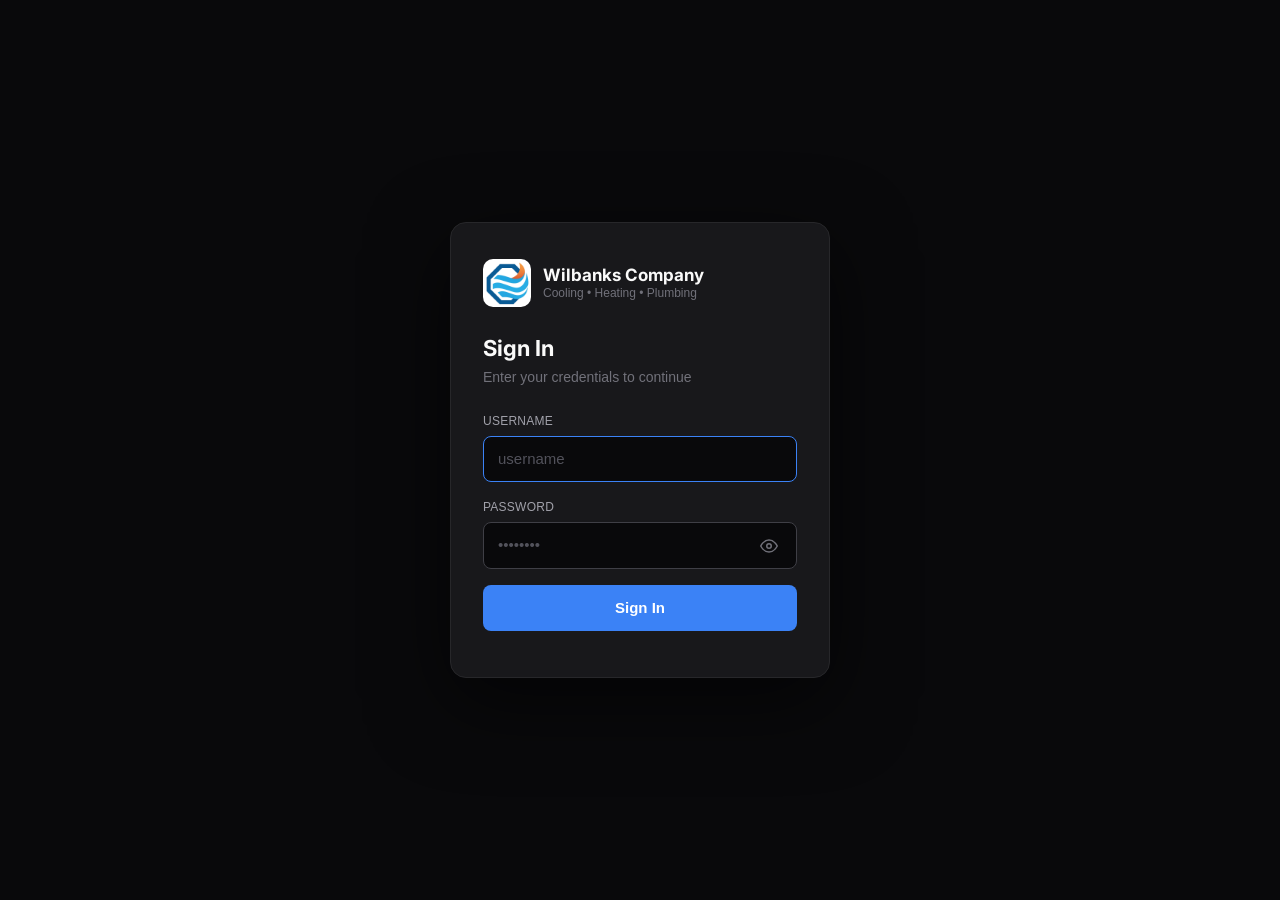
==== preview-prodlike/index.html @ 082c4895 "wc-v132 preview: AI bar auto-grow textarea" ====
<!DOCTYPE html>
<html lang="en">
  <head>
    <meta charset="UTF-8" />
    <meta name="viewport" content="width=device-width, initial-scale=1.0, viewport-fit=cover" />

    <!-- PWA meta (for field tech install) -->
    <meta name="apple-mobile-web-app-capable" content="yes" />
    <meta name="apple-mobile-web-app-status-bar-style" content="black-translucent" />
    <meta name="apple-mobile-web-app-title" content="Wilbanks Preview" />
    <meta name="theme-color" content="#09090b" />
    <meta name="mobile-web-app-capable" content="yes" />
    <link rel="apple-touch-icon" href="./icons/icon-192.png" />
    <link rel="manifest" href="./manifest.json" />

    <title>Wilbanks Company</title>

    <!-- Apply saved theme class BEFORE React hydrates, to prevent a
         flash of the wrong theme on refresh. Mirrors ThemeProvider:
         saved value wins; otherwise default to dark. -->
    <script>
      (function () {
        try {
          var saved = localStorage.getItem('wc-theme');
          var theme = (saved === 'light' || saved === 'dark') ? saved : 'dark';
          if (theme === 'dark') document.documentElement.classList.add('dark');
        } catch (e) {
          document.documentElement.classList.add('dark');
        }
      })();
    </script>
    <!-- Auth layer must run BEFORE React mounts so window.fetch is patched to inject JWT.
         Lives at /auth-layer.js next to index.html. Required for all authenticated
         direct fetch() calls in patched.tsx and pages/*.tsx that don't pass an Authorization header. -->
    <script src="./auth-layer.js"></script>
    <script type="module" crossorigin src="./assets/index-0_apMqvw.js"></script>
    <link rel="stylesheet" crossorigin href="./assets/index-DS3Vfubd.css">
  </head>
  <body>
    <div id="root"></div>
    <script>
      if ('serviceWorker' in navigator) {
        window.addEventListener('load', () => {
          navigator.serviceWorker.register('./sw.js').catch(() => {});
        });
      }
    </script>
  </body>
</html>
---- preview-prodlike/assets/index-DS3Vfubd.css ----
@import"https://fonts.googleapis.com/css2?family=Inter:wght@300..700&family=DM+Sans:wght@400..700&display=swap";*,:before,:after{--tw-border-spacing-x: 0;--tw-border-spacing-y: 0;--tw-translate-x: 0;--tw-translate-y: 0;--tw-rotate: 0;--tw-skew-x: 0;--tw-skew-y: 0;--tw-scale-x: 1;--tw-scale-y: 1;--tw-pan-x: ;--tw-pan-y: ;--tw-pinch-zoom: ;--tw-scroll-snap-strictness: proximity;--tw-gradient-from-position: ;--tw-gradient-via-position: ;--tw-gradient-to-position: ;--tw-ordinal: ;--tw-slashed-zero: ;--tw-numeric-figure: ;--tw-numeric-spacing: ;--tw-numeric-fraction: ;--tw-ring-inset: ;--tw-ring-offset-width: 0px;--tw-ring-offset-color: #fff;--tw-ring-color: rgb(59 130 246 / .5);--tw-ring-offset-shadow: 0 0 #0000;--tw-ring-shadow: 0 0 #0000;--tw-shadow: 0 0 #0000;--tw-shadow-colored: 0 0 #0000;--tw-blur: ;--tw-brightness: ;--tw-contrast: ;--tw-grayscale: ;--tw-hue-rotate: ;--tw-invert: ;--tw-saturate: ;--tw-sepia: ;--tw-drop-shadow: ;--tw-backdrop-blur: ;--tw-backdrop-brightness: ;--tw-backdrop-contrast: ;--tw-backdrop-grayscale: ;--tw-backdrop-hue-rotate: ;--tw-backdrop-invert: ;--tw-backdrop-opacity: ;--tw-backdrop-saturate: ;--tw-backdrop-sepia: ;--tw-contain-size: ;--tw-contain-layout: ;--tw-contain-paint: ;--tw-contain-style: }::backdrop{--tw-border-spacing-x: 0;--tw-border-spacing-y: 0;--tw-translate-x: 0;--tw-translate-y: 0;--tw-rotate: 0;--tw-skew-x: 0;--tw-skew-y: 0;--tw-scale-x: 1;--tw-scale-y: 1;--tw-pan-x: ;--tw-pan-y: ;--tw-pinch-zoom: ;--tw-scroll-snap-strictness: proximity;--tw-gradient-from-position: ;--tw-gradient-via-position: ;--tw-gradient-to-position: ;--tw-ordinal: ;--tw-slashed-zero: ;--tw-numeric-figure: ;--tw-numeric-spacing: ;--tw-numeric-fraction: ;--tw-ring-inset: ;--tw-ring-offset-width: 0px;--tw-ring-offset-color: #fff;--tw-ring-color: rgb(59 130 246 / .5);--tw-ring-offset-shadow: 0 0 #0000;--tw-ring-shadow: 0 0 #0000;--tw-shadow: 0 0 #0000;--tw-shadow-colored: 0 0 #0000;--tw-blur: ;--tw-brightness: ;--tw-contrast: ;--tw-grayscale: ;--tw-hue-rotate: ;--tw-invert: ;--tw-saturate: ;--tw-sepia: ;--tw-drop-shadow: ;--tw-backdrop-blur: ;--tw-backdrop-brightness: ;--tw-backdrop-contrast: ;--tw-backdrop-grayscale: ;--tw-backdrop-hue-rotate: ;--tw-backdrop-invert: ;--tw-backdrop-opacity: ;--tw-backdrop-saturate: ;--tw-backdrop-sepia: ;--tw-contain-size: ;--tw-contain-layout: ;--tw-contain-paint: ;--tw-contain-style: }*,:before,:after{box-sizing:border-box;border-width:0;border-style:solid;border-color:#e5e7eb}:before,:after{--tw-content: ""}html,:host{line-height:1.5;-webkit-text-size-adjust:100%;-moz-tab-size:4;-o-tab-size:4;tab-size:4;font-family:var(--font-sans);font-feature-settings:normal;font-variation-settings:normal;-webkit-tap-highlight-color:transparent}body{margin:0;line-height:inherit}hr{height:0;color:inherit;border-top-width:1px}abbr:where([title]){-webkit-text-decoration:underline dotted;text-decoration:underline dotted}h1,h2,h3,h4,h5,h6{font-size:inherit;font-weight:inherit}a{color:inherit;text-decoration:inherit}b,strong{font-weight:bolder}code,kbd,samp,pre{font-family:var(--font-mono);font-feature-settings:normal;font-variation-settings:normal;font-size:1em}small{font-size:80%}sub,sup{font-size:75%;line-height:0;position:relative;vertical-align:baseline}sub{bottom:-.25em}sup{top:-.5em}table{text-indent:0;border-color:inherit;border-collapse:collapse}button,input,optgroup,select,textarea{font-family:inherit;font-feature-settings:inherit;font-variation-settings:inherit;font-size:100%;font-weight:inherit;line-height:inherit;letter-spacing:inherit;color:inherit;margin:0;padding:0}button,select{text-transform:none}button,input:where([type=button]),input:where([type=reset]),input:where([type=submit]){-webkit-appearance:button;background-color:transparent;background-image:none}:-moz-focusring{outline:auto}:-moz-ui-invalid{box-shadow:none}progress{vertical-align:baseline}::-webkit-inner-spin-button,::-webkit-outer-spin-button{height:auto}[type=search]{-webkit-appearance:textfield;outline-offset:-2px}::-webkit-search-decoration{-webkit-appearance:none}::-webkit-file-upload-button{-webkit-appearance:button;font:inherit}summary{display:list-item}blockquote,dl,dd,h1,h2,h3,h4,h5,h6,hr,figure,p,pre{margin:0}fieldset{margin:0;padding:0}legend{padding:0}ol,ul,menu{list-style:none;margin:0;padding:0}dialog{padding:0}textarea{resize:vertical}input::-moz-placeholder,textarea::-moz-placeholder{opacity:1;color:#9ca3af}input::placeholder,textarea::placeholder{opacity:1;color:#9ca3af}button,[role=button]{cursor:pointer}:disabled{cursor:default}img,svg,video,canvas,audio,iframe,embed,object{display:block;vertical-align:middle}img,video{max-width:100%;height:auto}[hidden]:where(:not([hidden=until-found])){display:none}:root{--background: 0 0% 100%;--foreground: 214 40% 8%;--card: 0 0% 100%;--card-foreground: 214 40% 12%;--popover: 0 0% 100%;--popover-foreground: 214 40% 12%;--primary: 214 72% 28%;--primary-foreground: 0 0% 100%;--secondary: 214 20% 92%;--secondary-foreground: 214 40% 20%;--muted: 214 15% 88%;--muted-foreground: 214 15% 30%;--accent: 24 92% 50%;--accent-foreground: 0 0% 100%;--destructive: 0 72% 51%;--destructive-foreground: 0 0% 100%;--border: 214 16% 72%;--input: 214 16% 72%;--ring: 214 72% 28%;--radius: .5rem;--status-scheduled: 214 72% 28%;--status-completed: 140 60% 32%;--status-cancelled: 0 72% 51%;--hvac: 24 92% 50%;--plumbing: 199 80% 40%}.dark{--background: 214 30% 8%;--foreground: 214 10% 92%;--card: 214 25% 11%;--card-foreground: 214 10% 92%;--popover: 214 25% 11%;--popover-foreground: 214 10% 92%;--primary: 214 72% 55%;--primary-foreground: 0 0% 100%;--secondary: 214 20% 16%;--secondary-foreground: 214 10% 85%;--muted: 214 20% 15%;--muted-foreground: 214 10% 55%;--accent: 24 92% 55%;--accent-foreground: 0 0% 100%;--destructive: 0 72% 60%;--destructive-foreground: 0 0% 100%;--border: 214 20% 22%;--input: 214 20% 22%;--ring: 214 72% 55%}*{--tw-border-opacity: 1;border-color:hsl(var(--border) / var(--tw-border-opacity, 1))}body{--tw-bg-opacity: 1;background-color:hsl(var(--background) / var(--tw-bg-opacity, 1));--tw-text-opacity: 1;color:hsl(var(--foreground) / var(--tw-text-opacity, 1));font-family:DM Sans,Inter,sans-serif;-webkit-font-smoothing:antialiased}h1,h2,h3,h4,h5,h6{font-family:Inter,sans-serif;font-weight:600;line-height:1.2}.container{width:100%}@media(min-width:640px){.container{max-width:640px}}@media(min-width:768px){.container{max-width:768px}}@media(min-width:1024px){.container{max-width:1024px}}@media(min-width:1280px){.container{max-width:1280px}}@media(min-width:1536px){.container{max-width:1536px}}.sr-only{position:absolute;width:1px;height:1px;padding:0;margin:-1px;overflow:hidden;clip:rect(0,0,0,0);white-space:nowrap;border-width:0}.pointer-events-none{pointer-events:none}.pointer-events-auto{pointer-events:auto}.visible{visibility:visible}.invisible{visibility:hidden}.collapse{visibility:collapse}.static{position:static}.fixed{position:fixed}.absolute{position:absolute}.relative{position:relative}.sticky{position:sticky}.inset-0{inset:0}.inset-x-0{left:0;right:0}.inset-y-0{top:0;bottom:0}.-bottom-12{bottom:-3rem}.-left-12{left:-3rem}.-right-12{right:-3rem}.-top-12{top:-3rem}.bottom-0{bottom:0}.left-0{left:0}.left-1{left:.25rem}.left-1\/2{left:50%}.left-2{left:.5rem}.left-3{left:.75rem}.left-64{left:16rem}.left-\[50\%\]{left:50%}.right-0{right:0}.right-1{right:.25rem}.right-2{right:.5rem}.right-3{right:.75rem}.right-4{right:1rem}.top-0{top:0}.top-1{top:.25rem}.top-1\.5{top:.375rem}.top-1\/2{top:50%}.top-2{top:.5rem}.top-3\.5{top:.875rem}.top-4{top:1rem}.top-\[1px\]{top:1px}.top-\[50\%\]{top:50%}.top-\[57px\]{top:57px}.top-\[60\%\]{top:60%}.top-full{top:100%}.z-10{z-index:10}.z-20{z-index:20}.z-30{z-index:30}.z-50{z-index:50}.z-\[10000\]{z-index:10000}.z-\[1000\]{z-index:1000}.z-\[100\]{z-index:100}.z-\[1\]{z-index:1}.z-\[200\]{z-index:200}.z-\[90\]{z-index:90}.z-\[95\]{z-index:95}.z-\[9999\]{z-index:9999}.z-\[99\]{z-index:99}.col-span-1{grid-column:span 1 / span 1}.col-span-2{grid-column:span 2 / span 2}.col-span-5{grid-column:span 5 / span 5}.-mx-1{margin-left:-.25rem;margin-right:-.25rem}.mx-1{margin-left:.25rem;margin-right:.25rem}.mx-1\.5{margin-left:.375rem;margin-right:.375rem}.mx-2{margin-left:.5rem;margin-right:.5rem}.mx-3\.5{margin-left:.875rem;margin-right:.875rem}.mx-4{margin-left:1rem;margin-right:1rem}.mx-auto{margin-left:auto;margin-right:auto}.my-0\.5{margin-top:.125rem;margin-bottom:.125rem}.my-1{margin-top:.25rem;margin-bottom:.25rem}.-ml-4{margin-left:-1rem}.-mt-4{margin-top:-1rem}.-mt-6{margin-top:-1.5rem}.mb-0\.5{margin-bottom:.125rem}.mb-1{margin-bottom:.25rem}.mb-1\.5{margin-bottom:.375rem}.mb-2{margin-bottom:.5rem}.mb-3{margin-bottom:.75rem}.mb-4{margin-bottom:1rem}.mb-5{margin-bottom:1.25rem}.mb-6{margin-bottom:1.5rem}.mb-8{margin-bottom:2rem}.ml-1{margin-left:.25rem}.ml-2{margin-left:.5rem}.ml-5{margin-left:1.25rem}.ml-auto{margin-left:auto}.mr-1{margin-right:.25rem}.mr-1\.5{margin-right:.375rem}.mr-2{margin-right:.5rem}.mr-3{margin-right:.75rem}.mr-auto{margin-right:auto}.mt-0\.5{margin-top:.125rem}.mt-1{margin-top:.25rem}.mt-1\.5{margin-top:.375rem}.mt-2{margin-top:.5rem}.mt-2\.5{margin-top:.625rem}.mt-24{margin-top:6rem}.mt-3{margin-top:.75rem}.mt-4{margin-top:1rem}.mt-5{margin-top:1.25rem}.mt-6{margin-top:1.5rem}.mt-8{margin-top:2rem}.mt-auto{margin-top:auto}.line-clamp-1{overflow:hidden;display:-webkit-box;-webkit-box-orient:vertical;-webkit-line-clamp:1}.line-clamp-2{overflow:hidden;display:-webkit-box;-webkit-box-orient:vertical;-webkit-line-clamp:2}.block{display:block}.inline-block{display:inline-block}.inline{display:inline}.flex{display:flex}.inline-flex{display:inline-flex}.table{display:table}.grid{display:grid}.hidden{display:none}.aspect-square{aspect-ratio:1 / 1}.aspect-video{aspect-ratio:16 / 9}.size-4{width:1rem;height:1rem}.h-0\.5{height:.125rem}.h-1\.5{height:.375rem}.h-10{height:2.5rem}.h-11{height:2.75rem}.h-12{height:3rem}.h-16{height:4rem}.h-2{height:.5rem}.h-2\.5{height:.625rem}.h-20{height:5rem}.h-24{height:6rem}.h-28{height:7rem}.h-3{height:.75rem}.h-3\.5{height:.875rem}.h-4{height:1rem}.h-40{height:10rem}.h-5{height:1.25rem}.h-6{height:1.5rem}.h-7{height:1.75rem}.h-8{height:2rem}.h-9{height:2.25rem}.h-\[1px\]{height:1px}.h-\[var\(--radix-navigation-menu-viewport-height\)\]{height:var(--radix-navigation-menu-viewport-height)}.h-\[var\(--radix-select-trigger-height\)\]{height:var(--radix-select-trigger-height)}.h-auto{height:auto}.h-full{height:100%}.h-px{height:1px}.h-svh{height:100svh}.max-h-64{max-height:16rem}.max-h-72{max-height:18rem}.max-h-\[--radix-context-menu-content-available-height\]{max-height:var(--radix-context-menu-content-available-height)}.max-h-\[--radix-select-content-available-height\]{max-height:var(--radix-select-content-available-height)}.max-h-\[300px\]{max-height:300px}.max-h-\[40vh\]{max-height:40vh}.max-h-\[50vh\]{max-height:50vh}.max-h-\[60vh\]{max-height:60vh}.max-h-\[70vh\]{max-height:70vh}.max-h-\[80vh\]{max-height:80vh}.max-h-\[90vh\]{max-height:90vh}.max-h-\[var\(--radix-dropdown-menu-content-available-height\)\]{max-height:var(--radix-dropdown-menu-content-available-height)}.max-h-screen{max-height:100vh}.min-h-0{min-height:0px}.min-h-10{min-height:2.5rem}.min-h-64{min-height:16rem}.min-h-8{min-height:2rem}.min-h-9{min-height:2.25rem}.min-h-\[32px\]{min-height:32px}.min-h-\[44px\]{min-height:44px}.min-h-\[48px\]{min-height:48px}.min-h-\[56px\]{min-height:56px}.min-h-\[60px\]{min-height:60px}.min-h-\[80px\]{min-height:80px}.min-h-full{min-height:100%}.min-h-screen{min-height:100vh}.min-h-svh{min-height:100svh}.w-0{width:0px}.w-1{width:.25rem}.w-10{width:2.5rem}.w-11{width:2.75rem}.w-12{width:3rem}.w-16{width:4rem}.w-2{width:.5rem}.w-2\.5{width:.625rem}.w-20{width:5rem}.w-24{width:6rem}.w-28{width:7rem}.w-3{width:.75rem}.w-3\.5{width:.875rem}.w-3\/4{width:75%}.w-32{width:8rem}.w-36{width:9rem}.w-4{width:1rem}.w-44{width:11rem}.w-5{width:1.25rem}.w-6{width:1.5rem}.w-64{width:16rem}.w-7{width:1.75rem}.w-72{width:18rem}.w-8{width:2rem}.w-9{width:2.25rem}.w-\[100px\]{width:100px}.w-\[1px\]{width:1px}.w-\[260px\]{width:260px}.w-\[var\(--sidebar-width\)\]{width:var(--sidebar-width)}.w-auto{width:auto}.w-fit{width:-moz-fit-content;width:fit-content}.w-full{width:100%}.w-max{width:-moz-max-content;width:max-content}.w-px{width:1px}.min-w-0{min-width:0px}.min-w-10{min-width:2.5rem}.min-w-11{min-width:2.75rem}.min-w-48{min-width:12rem}.min-w-5{min-width:1.25rem}.min-w-9{min-width:2.25rem}.min-w-\[12rem\]{min-width:12rem}.min-w-\[44px\]{min-width:44px}.min-w-\[56px\]{min-width:56px}.min-w-\[8rem\]{min-width:8rem}.min-w-\[var\(--radix-select-trigger-width\)\]{min-width:var(--radix-select-trigger-width)}.max-w-2xl{max-width:42rem}.max-w-3xl{max-width:48rem}.max-w-4xl{max-width:56rem}.max-w-7xl{max-width:80rem}.max-w-\[140px\]{max-width:140px}.max-w-\[160px\]{max-width:160px}.max-w-\[85\%\]{max-width:85%}.max-w-\[var\(--skeleton-width\)\]{max-width:var(--skeleton-width)}.max-w-lg{max-width:32rem}.max-w-max{max-width:-moz-max-content;max-width:max-content}.max-w-md{max-width:28rem}.max-w-sm{max-width:24rem}.max-w-xs{max-width:20rem}.flex-1{flex:1 1 0%}.flex-shrink-0,.shrink-0{flex-shrink:0}.grow{flex-grow:1}.grow-0{flex-grow:0}.basis-full{flex-basis:100%}.caption-bottom{caption-side:bottom}.border-collapse{border-collapse:collapse}.origin-\[--radix-context-menu-content-transform-origin\]{transform-origin:var(--radix-context-menu-content-transform-origin)}.origin-\[--radix-dropdown-menu-content-transform-origin\]{transform-origin:var(--radix-dropdown-menu-content-transform-origin)}.origin-\[--radix-hover-card-content-transform-origin\]{transform-origin:var(--radix-hover-card-content-transform-origin)}.origin-\[--radix-menubar-content-transform-origin\]{transform-origin:var(--radix-menubar-content-transform-origin)}.origin-\[--radix-popover-content-transform-origin\]{transform-origin:var(--radix-popover-content-transform-origin)}.origin-\[--radix-select-content-transform-origin\]{transform-origin:var(--radix-select-content-transform-origin)}.origin-\[--radix-tooltip-content-transform-origin\]{transform-origin:var(--radix-tooltip-content-transform-origin)}.-translate-x-1\/2{--tw-translate-x: -50%;transform:translate(var(--tw-translate-x),var(--tw-translate-y)) rotate(var(--tw-rotate)) skew(var(--tw-skew-x)) skewY(var(--tw-skew-y)) scaleX(var(--tw-scale-x)) scaleY(var(--tw-scale-y))}.-translate-x-px{--tw-translate-x: -1px;transform:translate(var(--tw-translate-x),var(--tw-translate-y)) rotate(var(--tw-rotate)) skew(var(--tw-skew-x)) skewY(var(--tw-skew-y)) scaleX(var(--tw-scale-x)) scaleY(var(--tw-scale-y))}.-translate-y-1\/2{--tw-translate-y: -50%;transform:translate(var(--tw-translate-x),var(--tw-translate-y)) rotate(var(--tw-rotate)) skew(var(--tw-skew-x)) skewY(var(--tw-skew-y)) scaleX(var(--tw-scale-x)) scaleY(var(--tw-scale-y))}.translate-x-0{--tw-translate-x: 0px;transform:translate(var(--tw-translate-x),var(--tw-translate-y)) rotate(var(--tw-rotate)) skew(var(--tw-skew-x)) skewY(var(--tw-skew-y)) scaleX(var(--tw-scale-x)) scaleY(var(--tw-scale-y))}.translate-x-5{--tw-translate-x: 1.25rem;transform:translate(var(--tw-translate-x),var(--tw-translate-y)) rotate(var(--tw-rotate)) skew(var(--tw-skew-x)) skewY(var(--tw-skew-y)) scaleX(var(--tw-scale-x)) scaleY(var(--tw-scale-y))}.translate-x-\[-50\%\]{--tw-translate-x: -50%;transform:translate(var(--tw-translate-x),var(--tw-translate-y)) rotate(var(--tw-rotate)) skew(var(--tw-skew-x)) skewY(var(--tw-skew-y)) scaleX(var(--tw-scale-x)) scaleY(var(--tw-scale-y))}.translate-x-px{--tw-translate-x: 1px;transform:translate(var(--tw-translate-x),var(--tw-translate-y)) rotate(var(--tw-rotate)) skew(var(--tw-skew-x)) skewY(var(--tw-skew-y)) scaleX(var(--tw-scale-x)) scaleY(var(--tw-scale-y))}.translate-y-\[-50\%\]{--tw-translate-y: -50%;transform:translate(var(--tw-translate-x),var(--tw-translate-y)) rotate(var(--tw-rotate)) skew(var(--tw-skew-x)) skewY(var(--tw-skew-y)) scaleX(var(--tw-scale-x)) scaleY(var(--tw-scale-y))}.rotate-45{--tw-rotate: 45deg;transform:translate(var(--tw-translate-x),var(--tw-translate-y)) rotate(var(--tw-rotate)) skew(var(--tw-skew-x)) skewY(var(--tw-skew-y)) scaleX(var(--tw-scale-x)) scaleY(var(--tw-scale-y))}.rotate-90{--tw-rotate: 90deg;transform:translate(var(--tw-translate-x),var(--tw-translate-y)) rotate(var(--tw-rotate)) skew(var(--tw-skew-x)) skewY(var(--tw-skew-y)) scaleX(var(--tw-scale-x)) scaleY(var(--tw-scale-y))}.transform{transform:translate(var(--tw-translate-x),var(--tw-translate-y)) rotate(var(--tw-rotate)) skew(var(--tw-skew-x)) skewY(var(--tw-skew-y)) scaleX(var(--tw-scale-x)) scaleY(var(--tw-scale-y))}@keyframes pulse{50%{opacity:.5}}.animate-pulse{animation:pulse 2s cubic-bezier(.4,0,.6,1) infinite}@keyframes spin{to{transform:rotate(360deg)}}.animate-spin{animation:spin 1s linear infinite}.cursor-default{cursor:default}.cursor-grab{cursor:grab}.cursor-move{cursor:move}.cursor-not-allowed{cursor:not-allowed}.cursor-pointer{cursor:pointer}.touch-none{touch-action:none}.select-none{-webkit-user-select:none;-moz-user-select:none;user-select:none}.resize-none{resize:none}.resize{resize:both}.list-inside{list-style-position:inside}.list-decimal{list-style-type:decimal}.list-disc{list-style-type:disc}.list-none{list-style-type:none}.grid-cols-1{grid-template-columns:repeat(1,minmax(0,1fr))}.grid-cols-12{grid-template-columns:repeat(12,minmax(0,1fr))}.grid-cols-2{grid-template-columns:repeat(2,minmax(0,1fr))}.grid-cols-3{grid-template-columns:repeat(3,minmax(0,1fr))}.grid-cols-5{grid-template-columns:repeat(5,minmax(0,1fr))}.grid-cols-7{grid-template-columns:repeat(7,minmax(0,1fr))}.grid-cols-8{grid-template-columns:repeat(8,minmax(0,1fr))}.grid-cols-\[1fr_60px_90px\]{grid-template-columns:1fr 60px 90px}.flex-row{flex-direction:row}.flex-col{flex-direction:column}.flex-col-reverse{flex-direction:column-reverse}.flex-wrap{flex-wrap:wrap}.items-start{align-items:flex-start}.items-end{align-items:flex-end}.items-center{align-items:center}.items-baseline{align-items:baseline}.items-stretch{align-items:stretch}.justify-start{justify-content:flex-start}.justify-end{justify-content:flex-end}.justify-center{justify-content:center}.justify-between{justify-content:space-between}.gap-0\.5{gap:.125rem}.gap-1{gap:.25rem}.gap-1\.5{gap:.375rem}.gap-2{gap:.5rem}.gap-2\.5{gap:.625rem}.gap-3{gap:.75rem}.gap-4{gap:1rem}.gap-6{gap:1.5rem}.gap-x-2{-moz-column-gap:.5rem;column-gap:.5rem}.gap-x-3{-moz-column-gap:.75rem;column-gap:.75rem}.gap-y-0\.5{row-gap:.125rem}.space-x-1>:not([hidden])~:not([hidden]){--tw-space-x-reverse: 0;margin-right:calc(.25rem * var(--tw-space-x-reverse));margin-left:calc(.25rem * calc(1 - var(--tw-space-x-reverse)))}.space-x-4>:not([hidden])~:not([hidden]){--tw-space-x-reverse: 0;margin-right:calc(1rem * var(--tw-space-x-reverse));margin-left:calc(1rem * calc(1 - var(--tw-space-x-reverse)))}.space-y-0\.5>:not([hidden])~:not([hidden]){--tw-space-y-reverse: 0;margin-top:calc(.125rem * calc(1 - var(--tw-space-y-reverse)));margin-bottom:calc(.125rem * var(--tw-space-y-reverse))}.space-y-1>:not([hidden])~:not([hidden]){--tw-space-y-reverse: 0;margin-top:calc(.25rem * calc(1 - var(--tw-space-y-reverse)));margin-bottom:calc(.25rem * var(--tw-space-y-reverse))}.space-y-1\.5>:not([hidden])~:not([hidden]){--tw-space-y-reverse: 0;margin-top:calc(.375rem * calc(1 - var(--tw-space-y-reverse)));margin-bottom:calc(.375rem * var(--tw-space-y-reverse))}.space-y-2>:not([hidden])~:not([hidden]){--tw-space-y-reverse: 0;margin-top:calc(.5rem * calc(1 - var(--tw-space-y-reverse)));margin-bottom:calc(.5rem * var(--tw-space-y-reverse))}.space-y-3>:not([hidden])~:not([hidden]){--tw-space-y-reverse: 0;margin-top:calc(.75rem * calc(1 - var(--tw-space-y-reverse)));margin-bottom:calc(.75rem * var(--tw-space-y-reverse))}.space-y-4>:not([hidden])~:not([hidden]){--tw-space-y-reverse: 0;margin-top:calc(1rem * calc(1 - var(--tw-space-y-reverse)));margin-bottom:calc(1rem * var(--tw-space-y-reverse))}.space-y-5>:not([hidden])~:not([hidden]){--tw-space-y-reverse: 0;margin-top:calc(1.25rem * calc(1 - var(--tw-space-y-reverse)));margin-bottom:calc(1.25rem * var(--tw-space-y-reverse))}.space-y-6>:not([hidden])~:not([hidden]){--tw-space-y-reverse: 0;margin-top:calc(1.5rem * calc(1 - var(--tw-space-y-reverse)));margin-bottom:calc(1.5rem * var(--tw-space-y-reverse))}.divide-y>:not([hidden])~:not([hidden]){--tw-divide-y-reverse: 0;border-top-width:calc(1px * calc(1 - var(--tw-divide-y-reverse)));border-bottom-width:calc(1px * var(--tw-divide-y-reverse))}.divide-border>:not([hidden])~:not([hidden]){--tw-divide-opacity: 1;border-color:hsl(var(--border) / var(--tw-divide-opacity, 1))}.self-start{align-self:flex-start}.self-end{align-self:flex-end}.self-center{align-self:center}.overflow-auto{overflow:auto}.overflow-hidden{overflow:hidden}.overflow-visible{overflow:visible}.overflow-x-auto{overflow-x:auto}.overflow-y-auto{overflow-y:auto}.overflow-x-hidden{overflow-x:hidden}.truncate{overflow:hidden;text-overflow:ellipsis;white-space:nowrap}.whitespace-nowrap{white-space:nowrap}.whitespace-pre-wrap{white-space:pre-wrap}.break-words{overflow-wrap:break-word}.rounded{border-radius:.25rem}.rounded-2xl{border-radius:1rem}.rounded-\[2px\]{border-radius:2px}.rounded-\[inherit\]{border-radius:inherit}.rounded-full{border-radius:9999px}.rounded-lg{border-radius:.5625rem}.rounded-md{border-radius:.375rem}.rounded-sm{border-radius:.1875rem}.rounded-xl{border-radius:.75rem}.rounded-l-md{border-top-left-radius:.375rem;border-bottom-left-radius:.375rem}.rounded-r-md{border-top-right-radius:.375rem;border-bottom-right-radius:.375rem}.rounded-t-\[10px\]{border-top-left-radius:10px;border-top-right-radius:10px}.rounded-tl-sm{border-top-left-radius:.1875rem}.border{border-width:1px}.border-0{border-width:0px}.border-2{border-width:2px}.border-\[1\.5px\]{border-width:1.5px}.border-y{border-top-width:1px;border-bottom-width:1px}.border-b{border-bottom-width:1px}.border-l{border-left-width:1px}.border-l-4{border-left-width:4px}.border-r{border-right-width:1px}.border-t{border-top-width:1px}.border-dashed{border-style:dashed}.border-\[--color-border\]{border-color:var(--color-border)}.border-amber-200{--tw-border-opacity: 1;border-color:rgb(253 230 138 / var(--tw-border-opacity, 1))}.border-amber-500{--tw-border-opacity: 1;border-color:rgb(245 158 11 / var(--tw-border-opacity, 1))}.border-amber-500\/20{border-color:#f59e0b33}.border-amber-500\/30{border-color:#f59e0b4d}.border-amber-500\/40{border-color:#f59e0b66}.border-blue-200{--tw-border-opacity: 1;border-color:rgb(191 219 254 / var(--tw-border-opacity, 1))}.border-blue-500{--tw-border-opacity: 1;border-color:rgb(59 130 246 / var(--tw-border-opacity, 1))}.border-blue-500\/20{border-color:#3b82f633}.border-blue-500\/30{border-color:#3b82f64d}.border-border{--tw-border-opacity: 1;border-color:hsl(var(--border) / var(--tw-border-opacity, 1))}.border-border\/40{border-color:hsl(var(--border) / .4)}.border-border\/50{border-color:hsl(var(--border) / .5)}.border-card-border{--tw-border-opacity: 1;border-color:hsl(var(--card-border) / var(--tw-border-opacity, 1))}.border-current{border-color:currentColor}.border-destructive{--tw-border-opacity: 1;border-color:hsl(var(--destructive) / var(--tw-border-opacity, 1))}.border-destructive-border{border-color:var(--destructive-border)}.border-destructive\/30{border-color:hsl(var(--destructive) / .3)}.border-destructive\/40{border-color:hsl(var(--destructive) / .4)}.border-destructive\/50{border-color:hsl(var(--destructive) / .5)}.border-emerald-200{--tw-border-opacity: 1;border-color:rgb(167 243 208 / var(--tw-border-opacity, 1))}.border-emerald-500\/20{border-color:#10b98133}.border-emerald-500\/30{border-color:#10b9814d}.border-emerald-500\/40{border-color:#10b98166}.border-green-500\/30{border-color:#22c55e4d}.border-green-500\/40{border-color:#22c55e66}.border-green-500\/50{border-color:#22c55e80}.border-input{--tw-border-opacity: 1;border-color:hsl(var(--input) / var(--tw-border-opacity, 1))}.border-orange-200{--tw-border-opacity: 1;border-color:rgb(254 215 170 / var(--tw-border-opacity, 1))}.border-primary{--tw-border-opacity: 1;border-color:hsl(var(--primary) / var(--tw-border-opacity, 1))}.border-primary-border{border-color:var(--primary-border)}.border-primary\/20{border-color:hsl(var(--primary) / .2)}.border-primary\/40{border-color:hsl(var(--primary) / .4)}.border-purple-200{--tw-border-opacity: 1;border-color:rgb(233 213 255 / var(--tw-border-opacity, 1))}.border-purple-500\/30{border-color:#a855f74d}.border-red-200{--tw-border-opacity: 1;border-color:rgb(254 202 202 / var(--tw-border-opacity, 1))}.border-red-500{--tw-border-opacity: 1;border-color:rgb(239 68 68 / var(--tw-border-opacity, 1))}.border-red-500\/30{border-color:#ef44444d}.border-rose-200{--tw-border-opacity: 1;border-color:rgb(254 205 211 / var(--tw-border-opacity, 1))}.border-secondary-border{border-color:var(--secondary-border)}.border-sidebar-border{--tw-border-opacity: 1;border-color:hsl(var(--sidebar-border) / var(--tw-border-opacity, 1))}.border-sky-500\/40{border-color:#0ea5e966}.border-transparent{border-color:transparent}.border-yellow-200{--tw-border-opacity: 1;border-color:rgb(254 240 138 / var(--tw-border-opacity, 1))}.border-l-blue-500\/60{border-left-color:#3b82f699}.border-l-emerald-500\/60{border-left-color:#10b98199}.border-l-transparent{border-left-color:transparent}.border-t-transparent{border-top-color:transparent}.bg-\[\#2CA01C\]{--tw-bg-opacity: 1;background-color:rgb(44 160 28 / var(--tw-bg-opacity, 1))}.bg-\[\#2CA01C\]\/10{background-color:#2ca01c1a}.bg-\[--color-bg\]{background-color:var(--color-bg)}.bg-accent{--tw-bg-opacity: 1;background-color:hsl(var(--accent) / var(--tw-bg-opacity, 1))}.bg-amber-100{--tw-bg-opacity: 1;background-color:rgb(254 243 199 / var(--tw-bg-opacity, 1))}.bg-amber-500\/10{background-color:#f59e0b1a}.bg-amber-500\/15{background-color:#f59e0b26}.bg-amber-500\/5{background-color:#f59e0b0d}.bg-background{--tw-bg-opacity: 1;background-color:hsl(var(--background) / var(--tw-bg-opacity, 1))}.bg-background\/95{background-color:hsl(var(--background) / .95)}.bg-black\/30{background-color:#0000004d}.bg-black\/60{background-color:#0009}.bg-black\/80{background-color:#000c}.bg-blue-100{--tw-bg-opacity: 1;background-color:rgb(219 234 254 / var(--tw-bg-opacity, 1))}.bg-blue-500{--tw-bg-opacity: 1;background-color:rgb(59 130 246 / var(--tw-bg-opacity, 1))}.bg-blue-500\/10{background-color:#3b82f61a}.bg-blue-500\/15{background-color:#3b82f626}.bg-blue-500\/20{background-color:#3b82f633}.bg-blue-500\/5{background-color:#3b82f60d}.bg-border{--tw-bg-opacity: 1;background-color:hsl(var(--border) / var(--tw-bg-opacity, 1))}.bg-border\/50{background-color:hsl(var(--border) / .5)}.bg-card{--tw-bg-opacity: 1;background-color:hsl(var(--card) / var(--tw-bg-opacity, 1))}.bg-card\/50{background-color:hsl(var(--card) / .5)}.bg-destructive{--tw-bg-opacity: 1;background-color:hsl(var(--destructive) / var(--tw-bg-opacity, 1))}.bg-destructive\/10{background-color:hsl(var(--destructive) / .1)}.bg-emerald-100{--tw-bg-opacity: 1;background-color:rgb(209 250 229 / var(--tw-bg-opacity, 1))}.bg-emerald-500\/10{background-color:#10b9811a}.bg-emerald-500\/5{background-color:#10b9810d}.bg-emerald-600{--tw-bg-opacity: 1;background-color:rgb(5 150 105 / var(--tw-bg-opacity, 1))}.bg-foreground{--tw-bg-opacity: 1;background-color:hsl(var(--foreground) / var(--tw-bg-opacity, 1))}.bg-gray-50{--tw-bg-opacity: 1;background-color:rgb(249 250 251 / var(--tw-bg-opacity, 1))}.bg-gray-500\/15{background-color:#6b728026}.bg-green-100{--tw-bg-opacity: 1;background-color:rgb(220 252 231 / var(--tw-bg-opacity, 1))}.bg-green-500\/15{background-color:#22c55e26}.bg-green-500\/20{background-color:#22c55e33}.bg-green-500\/5{background-color:#22c55e0d}.bg-green-600{--tw-bg-opacity: 1;background-color:rgb(22 163 74 / var(--tw-bg-opacity, 1))}.bg-muted{--tw-bg-opacity: 1;background-color:hsl(var(--muted) / var(--tw-bg-opacity, 1))}.bg-muted\/20{background-color:hsl(var(--muted) / .2)}.bg-muted\/30{background-color:hsl(var(--muted) / .3)}.bg-muted\/40{background-color:hsl(var(--muted) / .4)}.bg-muted\/50{background-color:hsl(var(--muted) / .5)}.bg-muted\/60{background-color:hsl(var(--muted) / .6)}.bg-orange-100{--tw-bg-opacity: 1;background-color:rgb(255 237 213 / var(--tw-bg-opacity, 1))}.bg-orange-100\/70{background-color:#ffedd5b3}.bg-popover{--tw-bg-opacity: 1;background-color:hsl(var(--popover) / var(--tw-bg-opacity, 1))}.bg-primary{--tw-bg-opacity: 1;background-color:hsl(var(--primary) / var(--tw-bg-opacity, 1))}.bg-primary\/10{background-color:hsl(var(--primary) / .1)}.bg-primary\/15{background-color:hsl(var(--primary) / .15)}.bg-primary\/5{background-color:hsl(var(--primary) / .05)}.bg-primary\/70{background-color:hsl(var(--primary) / .7)}.bg-purple-100{--tw-bg-opacity: 1;background-color:rgb(243 232 255 / var(--tw-bg-opacity, 1))}.bg-purple-500\/15{background-color:#a855f726}.bg-red-100{--tw-bg-opacity: 1;background-color:rgb(254 226 226 / var(--tw-bg-opacity, 1))}.bg-red-500\/15{background-color:#ef444426}.bg-red-500\/5{background-color:#ef44440d}.bg-rose-100{--tw-bg-opacity: 1;background-color:rgb(255 228 230 / var(--tw-bg-opacity, 1))}.bg-secondary{--tw-bg-opacity: 1;background-color:hsl(var(--secondary) / var(--tw-bg-opacity, 1))}.bg-sidebar{--tw-bg-opacity: 1;background-color:hsl(var(--sidebar) / var(--tw-bg-opacity, 1))}.bg-sidebar-border{--tw-bg-opacity: 1;background-color:hsl(var(--sidebar-border) / var(--tw-bg-opacity, 1))}.bg-sky-100{--tw-bg-opacity: 1;background-color:rgb(224 242 254 / var(--tw-bg-opacity, 1))}.bg-sky-50\/60{background-color:#f0f9ff99}.bg-slate-600{--tw-bg-opacity: 1;background-color:rgb(71 85 105 / var(--tw-bg-opacity, 1))}.bg-transparent{background-color:transparent}.bg-white{--tw-bg-opacity: 1;background-color:rgb(255 255 255 / var(--tw-bg-opacity, 1))}.bg-yellow-100{--tw-bg-opacity: 1;background-color:rgb(254 249 195 / var(--tw-bg-opacity, 1))}.bg-yellow-500{--tw-bg-opacity: 1;background-color:rgb(234 179 8 / var(--tw-bg-opacity, 1))}.bg-yellow-500\/20{background-color:#eab30833}.fill-current{fill:currentColor}.object-contain{-o-object-fit:contain;object-fit:contain}.object-cover{-o-object-fit:cover;object-fit:cover}.p-0{padding:0}.p-0\.5{padding:.125rem}.p-1{padding:.25rem}.p-1\.5{padding:.375rem}.p-10{padding:2.5rem}.p-2{padding:.5rem}.p-2\.5{padding:.625rem}.p-3{padding:.75rem}.p-4{padding:1rem}.p-5{padding:1.25rem}.p-6{padding:1.5rem}.p-\[1px\]{padding:1px}.px-1{padding-left:.25rem;padding-right:.25rem}.px-1\.5{padding-left:.375rem;padding-right:.375rem}.px-2{padding-left:.5rem;padding-right:.5rem}.px-2\.5{padding-left:.625rem;padding-right:.625rem}.px-3{padding-left:.75rem;padding-right:.75rem}.px-4{padding-left:1rem;padding-right:1rem}.px-5{padding-left:1.25rem;padding-right:1.25rem}.px-6{padding-left:1.5rem;padding-right:1.5rem}.px-8{padding-left:2rem;padding-right:2rem}.py-0{padding-top:0;padding-bottom:0}.py-0\.5{padding-top:.125rem;padding-bottom:.125rem}.py-1{padding-top:.25rem;padding-bottom:.25rem}.py-1\.5{padding-top:.375rem;padding-bottom:.375rem}.py-16{padding-top:4rem;padding-bottom:4rem}.py-2{padding-top:.5rem;padding-bottom:.5rem}.py-2\.5{padding-top:.625rem;padding-bottom:.625rem}.py-20{padding-top:5rem;padding-bottom:5rem}.py-3{padding-top:.75rem;padding-bottom:.75rem}.py-3\.5{padding-top:.875rem;padding-bottom:.875rem}.py-4{padding-top:1rem;padding-bottom:1rem}.py-6{padding-top:1.5rem;padding-bottom:1.5rem}.py-8{padding-top:2rem;padding-bottom:2rem}.pb-0\.5{padding-bottom:.125rem}.pb-1{padding-bottom:.25rem}.pb-1\.5{padding-bottom:.375rem}.pb-24{padding-bottom:6rem}.pb-3{padding-bottom:.75rem}.pb-4{padding-bottom:1rem}.pb-\[180px\]{padding-bottom:180px}.pl-0\.5{padding-left:.125rem}.pl-1{padding-left:.25rem}.pl-2{padding-left:.5rem}.pl-2\.5{padding-left:.625rem}.pl-4{padding-left:1rem}.pl-5{padding-left:1.25rem}.pl-8{padding-left:2rem}.pl-9{padding-left:2.25rem}.pr-1{padding-right:.25rem}.pr-2{padding-right:.5rem}.pr-2\.5{padding-right:.625rem}.pr-3{padding-right:.75rem}.pr-8{padding-right:2rem}.pr-9{padding-right:2.25rem}.pt-0{padding-top:0}.pt-0\.5{padding-top:.125rem}.pt-1{padding-top:.25rem}.pt-2{padding-top:.5rem}.pt-3{padding-top:.75rem}.pt-4{padding-top:1rem}.pt-5{padding-top:1.25rem}.pt-6{padding-top:1.5rem}.pt-7{padding-top:1.75rem}.pt-\[80px\]{padding-top:80px}.text-left{text-align:left}.text-center{text-align:center}.text-right{text-align:right}.align-top{vertical-align:top}.align-middle{vertical-align:middle}.font-mono{font-family:var(--font-mono)}.text-2xl{font-size:1.5rem;line-height:2rem}.text-\[0\.8rem\]{font-size:.8rem}.text-\[10px\]{font-size:10px}.text-\[11px\]{font-size:11px}.text-\[12px\]{font-size:12px}.text-\[9px\]{font-size:9px}.text-base{font-size:1rem;line-height:1.5rem}.text-lg{font-size:1.125rem;line-height:1.75rem}.text-sm{font-size:.875rem;line-height:1.25rem}.text-xl{font-size:1.25rem;line-height:1.75rem}.text-xs{font-size:.75rem;line-height:1rem}.font-black{font-weight:900}.font-bold{font-weight:700}.font-extrabold{font-weight:800}.font-medium{font-weight:500}.font-normal{font-weight:400}.font-semibold{font-weight:600}.uppercase{text-transform:uppercase}.capitalize{text-transform:capitalize}.italic{font-style:italic}.tabular-nums{--tw-numeric-spacing: tabular-nums;font-variant-numeric:var(--tw-ordinal) var(--tw-slashed-zero) var(--tw-numeric-figure) var(--tw-numeric-spacing) var(--tw-numeric-fraction)}.leading-none{line-height:1}.leading-relaxed{line-height:1.625}.leading-snug{line-height:1.375}.leading-tight{line-height:1.25}.tracking-tight{letter-spacing:-.025em}.tracking-wide{letter-spacing:.025em}.tracking-widest{letter-spacing:.1em}.text-\[\#2CA01C\]{--tw-text-opacity: 1;color:rgb(44 160 28 / var(--tw-text-opacity, 1))}.text-accent{--tw-text-opacity: 1;color:hsl(var(--accent) / var(--tw-text-opacity, 1))}.text-accent-foreground{--tw-text-opacity: 1;color:hsl(var(--accent-foreground) / var(--tw-text-opacity, 1))}.text-amber-400{--tw-text-opacity: 1;color:rgb(251 191 36 / var(--tw-text-opacity, 1))}.text-amber-500{--tw-text-opacity: 1;color:rgb(245 158 11 / var(--tw-text-opacity, 1))}.text-amber-600{--tw-text-opacity: 1;color:rgb(217 119 6 / var(--tw-text-opacity, 1))}.text-amber-700{--tw-text-opacity: 1;color:rgb(180 83 9 / var(--tw-text-opacity, 1))}.text-amber-900{--tw-text-opacity: 1;color:rgb(120 53 15 / var(--tw-text-opacity, 1))}.text-black{--tw-text-opacity: 1;color:rgb(0 0 0 / var(--tw-text-opacity, 1))}.text-blue-400{--tw-text-opacity: 1;color:rgb(96 165 250 / var(--tw-text-opacity, 1))}.text-blue-600{--tw-text-opacity: 1;color:rgb(37 99 235 / var(--tw-text-opacity, 1))}.text-blue-700{--tw-text-opacity: 1;color:rgb(29 78 216 / var(--tw-text-opacity, 1))}.text-blue-800{--tw-text-opacity: 1;color:rgb(30 64 175 / var(--tw-text-opacity, 1))}.text-card-foreground{--tw-text-opacity: 1;color:hsl(var(--card-foreground) / var(--tw-text-opacity, 1))}.text-current{color:currentColor}.text-destructive{--tw-text-opacity: 1;color:hsl(var(--destructive) / var(--tw-text-opacity, 1))}.text-destructive-foreground{--tw-text-opacity: 1;color:hsl(var(--destructive-foreground) / var(--tw-text-opacity, 1))}.text-emerald-400{--tw-text-opacity: 1;color:rgb(52 211 153 / var(--tw-text-opacity, 1))}.text-emerald-500{--tw-text-opacity: 1;color:rgb(16 185 129 / var(--tw-text-opacity, 1))}.text-emerald-800{--tw-text-opacity: 1;color:rgb(6 95 70 / var(--tw-text-opacity, 1))}.text-foreground{--tw-text-opacity: 1;color:hsl(var(--foreground) / var(--tw-text-opacity, 1))}.text-foreground\/50{color:hsl(var(--foreground) / .5)}.text-gray-600{--tw-text-opacity: 1;color:rgb(75 85 99 / var(--tw-text-opacity, 1))}.text-gray-700{--tw-text-opacity: 1;color:rgb(55 65 81 / var(--tw-text-opacity, 1))}.text-gray-900{--tw-text-opacity: 1;color:rgb(17 24 39 / var(--tw-text-opacity, 1))}.text-green-400{--tw-text-opacity: 1;color:rgb(74 222 128 / var(--tw-text-opacity, 1))}.text-green-500{--tw-text-opacity: 1;color:rgb(34 197 94 / var(--tw-text-opacity, 1))}.text-green-600{--tw-text-opacity: 1;color:rgb(22 163 74 / var(--tw-text-opacity, 1))}.text-green-700{--tw-text-opacity: 1;color:rgb(21 128 61 / var(--tw-text-opacity, 1))}.text-green-800{--tw-text-opacity: 1;color:rgb(22 101 52 / var(--tw-text-opacity, 1))}.text-muted-foreground{--tw-text-opacity: 1;color:hsl(var(--muted-foreground) / var(--tw-text-opacity, 1))}.text-muted-foreground\/30{color:hsl(var(--muted-foreground) / .3)}.text-muted-foreground\/40{color:hsl(var(--muted-foreground) / .4)}.text-muted-foreground\/70{color:hsl(var(--muted-foreground) / .7)}.text-muted-foreground\/80{color:hsl(var(--muted-foreground) / .8)}.text-orange-400{--tw-text-opacity: 1;color:rgb(251 146 60 / var(--tw-text-opacity, 1))}.text-orange-900{--tw-text-opacity: 1;color:rgb(124 45 18 / var(--tw-text-opacity, 1))}.text-popover-foreground{--tw-text-opacity: 1;color:hsl(var(--popover-foreground) / var(--tw-text-opacity, 1))}.text-primary{--tw-text-opacity: 1;color:hsl(var(--primary) / var(--tw-text-opacity, 1))}.text-primary-foreground{--tw-text-opacity: 1;color:hsl(var(--primary-foreground) / var(--tw-text-opacity, 1))}.text-primary\/60{color:hsl(var(--primary) / .6)}.text-purple-400{--tw-text-opacity: 1;color:rgb(192 132 252 / var(--tw-text-opacity, 1))}.text-purple-800{--tw-text-opacity: 1;color:rgb(107 33 168 / var(--tw-text-opacity, 1))}.text-red-400{--tw-text-opacity: 1;color:rgb(248 113 113 / var(--tw-text-opacity, 1))}.text-red-500{--tw-text-opacity: 1;color:rgb(239 68 68 / var(--tw-text-opacity, 1))}.text-red-800{--tw-text-opacity: 1;color:rgb(153 27 27 / var(--tw-text-opacity, 1))}.text-rose-500{--tw-text-opacity: 1;color:rgb(244 63 94 / var(--tw-text-opacity, 1))}.text-rose-800{--tw-text-opacity: 1;color:rgb(159 18 57 / var(--tw-text-opacity, 1))}.text-secondary-foreground{--tw-text-opacity: 1;color:hsl(var(--secondary-foreground) / var(--tw-text-opacity, 1))}.text-sidebar-foreground{--tw-text-opacity: 1;color:hsl(var(--sidebar-foreground) / var(--tw-text-opacity, 1))}.text-sidebar-foreground\/70{color:hsl(var(--sidebar-foreground) / .7)}.text-sky-200{--tw-text-opacity: 1;color:rgb(186 230 253 / var(--tw-text-opacity, 1))}.text-sky-400{--tw-text-opacity: 1;color:rgb(56 189 248 / var(--tw-text-opacity, 1))}.text-sky-500{--tw-text-opacity: 1;color:rgb(14 165 233 / var(--tw-text-opacity, 1))}.text-sky-600{--tw-text-opacity: 1;color:rgb(2 132 199 / var(--tw-text-opacity, 1))}.text-sky-800{--tw-text-opacity: 1;color:rgb(7 89 133 / var(--tw-text-opacity, 1))}.text-violet-500{--tw-text-opacity: 1;color:rgb(139 92 246 / var(--tw-text-opacity, 1))}.text-white{--tw-text-opacity: 1;color:rgb(255 255 255 / var(--tw-text-opacity, 1))}.text-yellow-400{--tw-text-opacity: 1;color:rgb(250 204 21 / var(--tw-text-opacity, 1))}.text-yellow-500{--tw-text-opacity: 1;color:rgb(234 179 8 / var(--tw-text-opacity, 1))}.text-yellow-800{--tw-text-opacity: 1;color:rgb(133 77 14 / var(--tw-text-opacity, 1))}.text-yellow-900{--tw-text-opacity: 1;color:rgb(113 63 18 / var(--tw-text-opacity, 1))}.underline{text-decoration-line:underline}.line-through{text-decoration-line:line-through}.accent-primary{accent-color:hsl(var(--primary) / 1)}.opacity-0{opacity:0}.opacity-30{opacity:.3}.opacity-40{opacity:.4}.opacity-50{opacity:.5}.opacity-60{opacity:.6}.opacity-70{opacity:.7}.opacity-75{opacity:.75}.opacity-80{opacity:.8}.opacity-90{opacity:.9}.shadow{--tw-shadow: 0 1px 3px 0 rgb(0 0 0 / .1), 0 1px 2px -1px rgb(0 0 0 / .1);--tw-shadow-colored: 0 1px 3px 0 var(--tw-shadow-color), 0 1px 2px -1px var(--tw-shadow-color);box-shadow:var(--tw-ring-offset-shadow, 0 0 #0000),var(--tw-ring-shadow, 0 0 #0000),var(--tw-shadow)}.shadow-2xl{--tw-shadow: 0 25px 50px -12px rgb(0 0 0 / .25);--tw-shadow-colored: 0 25px 50px -12px var(--tw-shadow-color);box-shadow:var(--tw-ring-offset-shadow, 0 0 #0000),var(--tw-ring-shadow, 0 0 #0000),var(--tw-shadow)}.shadow-\[0_0_0_1px_hsl\(var\(--sidebar-border\)\)\]{--tw-shadow: 0 0 0 1px hsl(var(--sidebar-border));--tw-shadow-colored: 0 0 0 1px var(--tw-shadow-color);box-shadow:var(--tw-ring-offset-shadow, 0 0 #0000),var(--tw-ring-shadow, 0 0 #0000),var(--tw-shadow)}.shadow-lg{--tw-shadow: 0 10px 15px -3px rgb(0 0 0 / .1), 0 4px 6px -4px rgb(0 0 0 / .1);--tw-shadow-colored: 0 10px 15px -3px var(--tw-shadow-color), 0 4px 6px -4px var(--tw-shadow-color);box-shadow:var(--tw-ring-offset-shadow, 0 0 #0000),var(--tw-ring-shadow, 0 0 #0000),var(--tw-shadow)}.shadow-md{--tw-shadow: 0 4px 6px -1px rgb(0 0 0 / .1), 0 2px 4px -2px rgb(0 0 0 / .1);--tw-shadow-colored: 0 4px 6px -1px var(--tw-shadow-color), 0 2px 4px -2px var(--tw-shadow-color);box-shadow:var(--tw-ring-offset-shadow, 0 0 #0000),var(--tw-ring-shadow, 0 0 #0000),var(--tw-shadow)}.shadow-none{--tw-shadow: 0 0 #0000;--tw-shadow-colored: 0 0 #0000;box-shadow:var(--tw-ring-offset-shadow, 0 0 #0000),var(--tw-ring-shadow, 0 0 #0000),var(--tw-shadow)}.shadow-sm{--tw-shadow: 0 1px 2px 0 rgb(0 0 0 / .05);--tw-shadow-colored: 0 1px 2px 0 var(--tw-shadow-color);box-shadow:var(--tw-ring-offset-shadow, 0 0 #0000),var(--tw-ring-shadow, 0 0 #0000),var(--tw-shadow)}.shadow-xl{--tw-shadow: 0 20px 25px -5px rgb(0 0 0 / .1), 0 8px 10px -6px rgb(0 0 0 / .1);--tw-shadow-colored: 0 20px 25px -5px var(--tw-shadow-color), 0 8px 10px -6px var(--tw-shadow-color);box-shadow:var(--tw-ring-offset-shadow, 0 0 #0000),var(--tw-ring-shadow, 0 0 #0000),var(--tw-shadow)}.outline-none{outline:2px solid transparent;outline-offset:2px}.outline{outline-style:solid}.outline-2{outline-width:2px}.outline-offset-2{outline-offset:2px}.outline-transparent{outline-color:transparent}.ring-0{--tw-ring-offset-shadow: var(--tw-ring-inset) 0 0 0 var(--tw-ring-offset-width) var(--tw-ring-offset-color);--tw-ring-shadow: var(--tw-ring-inset) 0 0 0 calc(0px + var(--tw-ring-offset-width)) var(--tw-ring-color);box-shadow:var(--tw-ring-offset-shadow),var(--tw-ring-shadow),var(--tw-shadow, 0 0 #0000)}.ring-2{--tw-ring-offset-shadow: var(--tw-ring-inset) 0 0 0 var(--tw-ring-offset-width) var(--tw-ring-offset-color);--tw-ring-shadow: var(--tw-ring-inset) 0 0 0 calc(2px + var(--tw-ring-offset-width)) var(--tw-ring-color);box-shadow:var(--tw-ring-offset-shadow),var(--tw-ring-shadow),var(--tw-shadow, 0 0 #0000)}.ring-ring{--tw-ring-opacity: 1;--tw-ring-color: hsl(var(--ring) / var(--tw-ring-opacity, 1))}.ring-sidebar-ring{--tw-ring-opacity: 1;--tw-ring-color: hsl(var(--sidebar-ring) / var(--tw-ring-opacity, 1))}.ring-offset-background{--tw-ring-offset-color: hsl(var(--background) / 1)}.blur{--tw-blur: blur(8px);filter:var(--tw-blur) var(--tw-brightness) var(--tw-contrast) var(--tw-grayscale) var(--tw-hue-rotate) var(--tw-invert) var(--tw-saturate) var(--tw-sepia) var(--tw-drop-shadow)}.drop-shadow{--tw-drop-shadow: drop-shadow(0 1px 2px rgb(0 0 0 / .1)) drop-shadow(0 1px 1px rgb(0 0 0 / .06));filter:var(--tw-blur) var(--tw-brightness) var(--tw-contrast) var(--tw-grayscale) var(--tw-hue-rotate) var(--tw-invert) var(--tw-saturate) var(--tw-sepia) var(--tw-drop-shadow)}.filter{filter:var(--tw-blur) var(--tw-brightness) var(--tw-contrast) var(--tw-grayscale) var(--tw-hue-rotate) var(--tw-invert) var(--tw-saturate) var(--tw-sepia) var(--tw-drop-shadow)}.backdrop-blur{--tw-backdrop-blur: blur(8px);-webkit-backdrop-filter:var(--tw-backdrop-blur) var(--tw-backdrop-brightness) var(--tw-backdrop-contrast) var(--tw-backdrop-grayscale) var(--tw-backdrop-hue-rotate) var(--tw-backdrop-invert) var(--tw-backdrop-opacity) var(--tw-backdrop-saturate) var(--tw-backdrop-sepia);backdrop-filter:var(--tw-backdrop-blur) var(--tw-backdrop-brightness) var(--tw-backdrop-contrast) var(--tw-backdrop-grayscale) var(--tw-backdrop-hue-rotate) var(--tw-backdrop-invert) var(--tw-backdrop-opacity) var(--tw-backdrop-saturate) var(--tw-backdrop-sepia)}.backdrop-blur-sm{--tw-backdrop-blur: blur(4px);-webkit-backdrop-filter:var(--tw-backdrop-blur) var(--tw-backdrop-brightness) var(--tw-backdrop-contrast) var(--tw-backdrop-grayscale) var(--tw-backdrop-hue-rotate) var(--tw-backdrop-invert) var(--tw-backdrop-opacity) var(--tw-backdrop-saturate) var(--tw-backdrop-sepia);backdrop-filter:var(--tw-backdrop-blur) var(--tw-backdrop-brightness) var(--tw-backdrop-contrast) var(--tw-backdrop-grayscale) var(--tw-backdrop-hue-rotate) var(--tw-backdrop-invert) var(--tw-backdrop-opacity) var(--tw-backdrop-saturate) var(--tw-backdrop-sepia)}.backdrop-filter{-webkit-backdrop-filter:var(--tw-backdrop-blur) var(--tw-backdrop-brightness) var(--tw-backdrop-contrast) var(--tw-backdrop-grayscale) var(--tw-backdrop-hue-rotate) var(--tw-backdrop-invert) var(--tw-backdrop-opacity) var(--tw-backdrop-saturate) var(--tw-backdrop-sepia);backdrop-filter:var(--tw-backdrop-blur) var(--tw-backdrop-brightness) var(--tw-backdrop-contrast) var(--tw-backdrop-grayscale) var(--tw-backdrop-hue-rotate) var(--tw-backdrop-invert) var(--tw-backdrop-opacity) var(--tw-backdrop-saturate) var(--tw-backdrop-sepia)}.transition{transition-property:color,background-color,border-color,text-decoration-color,fill,stroke,opacity,box-shadow,transform,filter,backdrop-filter;transition-timing-function:cubic-bezier(.4,0,.2,1);transition-duration:.15s}.transition-\[left\,right\,width\]{transition-property:left,right,width;transition-timing-function:cubic-bezier(.4,0,.2,1);transition-duration:.15s}.transition-\[margin\,opacity\]{transition-property:margin,opacity;transition-timing-function:cubic-bezier(.4,0,.2,1);transition-duration:.15s}.transition-\[width\,height\,padding\]{transition-property:width,height,padding;transition-timing-function:cubic-bezier(.4,0,.2,1);transition-duration:.15s}.transition-\[width\]{transition-property:width;transition-timing-function:cubic-bezier(.4,0,.2,1);transition-duration:.15s}.transition-all{transition-property:all;transition-timing-function:cubic-bezier(.4,0,.2,1);transition-duration:.15s}.transition-colors{transition-property:color,background-color,border-color,text-decoration-color,fill,stroke;transition-timing-function:cubic-bezier(.4,0,.2,1);transition-duration:.15s}.transition-opacity{transition-property:opacity;transition-timing-function:cubic-bezier(.4,0,.2,1);transition-duration:.15s}.transition-transform{transition-property:transform;transition-timing-function:cubic-bezier(.4,0,.2,1);transition-duration:.15s}.duration-1000{transition-duration:1s}.duration-200{transition-duration:.2s}.duration-300{transition-duration:.3s}.ease-in-out{transition-timing-function:cubic-bezier(.4,0,.2,1)}.ease-linear{transition-timing-function:linear}.ease-out{transition-timing-function:cubic-bezier(0,0,.2,1)}@keyframes enter{0%{opacity:var(--tw-enter-opacity, 1);transform:translate3d(var(--tw-enter-translate-x, 0),var(--tw-enter-translate-y, 0),0) scale3d(var(--tw-enter-scale, 1),var(--tw-enter-scale, 1),var(--tw-enter-scale, 1)) rotate(var(--tw-enter-rotate, 0))}}@keyframes exit{to{opacity:var(--tw-exit-opacity, 1);transform:translate3d(var(--tw-exit-translate-x, 0),var(--tw-exit-translate-y, 0),0) scale3d(var(--tw-exit-scale, 1),var(--tw-exit-scale, 1),var(--tw-exit-scale, 1)) rotate(var(--tw-exit-rotate, 0))}}.animate-in{animation-name:enter;animation-duration:.15s;--tw-enter-opacity: initial;--tw-enter-scale: initial;--tw-enter-rotate: initial;--tw-enter-translate-x: initial;--tw-enter-translate-y: initial}.fade-in-0{--tw-enter-opacity: 0}.fade-in-80{--tw-enter-opacity: .8}.zoom-in-95{--tw-enter-scale: .95}.duration-1000{animation-duration:1s}.duration-200{animation-duration:.2s}.duration-300{animation-duration:.3s}.ease-in-out{animation-timing-function:cubic-bezier(.4,0,.2,1)}.ease-linear{animation-timing-function:linear}.ease-out{animation-timing-function:cubic-bezier(0,0,.2,1)}.running{animation-play-state:running}.\[-webkit-overflow-scrolling\:touch\]{-webkit-overflow-scrolling:touch}.\[border-color\:var\(--badge-outline\)\]{border-color:var(--badge-outline)}.\[border-color\:var\(--button-outline\)\]{border-color:var(--button-outline)}.\[scroll-padding-bottom\:120px\]{scroll-padding-bottom:120px}.\[scroll-padding-top\:120px\]{scroll-padding-top:120px}::-webkit-scrollbar{width:6px}::-webkit-scrollbar-track{background:hsl(var(--muted))}::-webkit-scrollbar-thumb{background:hsl(var(--border));border-radius:3px}.safe-top{padding-top:env(safe-area-inset-top,0px)}.safe-bottom{padding-bottom:env(safe-area-inset-bottom,16px)}@media(max-width:767px){header.fixed.top-0{padding-top:calc(.75rem + env(safe-area-inset-top,0px))}.top-\[57px\]{top:calc(57px + env(safe-area-inset-top,0px))!important}main.pt-\[80px\]{padding-top:calc(80px + env(safe-area-inset-top,0px))!important}}button,a{-webkit-tap-highlight-color:transparent}.no-scrollbar::-webkit-scrollbar{display:none}.no-scrollbar{-ms-overflow-style:none;scrollbar-width:none}@media(max-width:767px){input,textarea,select{font-size:16px!important}}.dark input[type=date],.dark input[type=time],.dark input[type=datetime-local],.dark input[type=month],.dark input[type=week],.dark .wc-native-select-dark{color-scheme:dark}.dark input[type=date]::-webkit-calendar-picker-indicator,.dark input[type=time]::-webkit-calendar-picker-indicator,.dark input[type=datetime-local]::-webkit-calendar-picker-indicator,.dark input[type=month]::-webkit-calendar-picker-indicator,.dark input[type=week]::-webkit-calendar-picker-indicator{cursor:pointer}.file\:border-0::file-selector-button{border-width:0px}.file\:bg-transparent::file-selector-button{background-color:transparent}.file\:text-sm::file-selector-button{font-size:.875rem;line-height:1.25rem}.file\:font-medium::file-selector-button{font-weight:500}.file\:text-foreground::file-selector-button{--tw-text-opacity: 1;color:hsl(var(--foreground) / var(--tw-text-opacity, 1))}.placeholder\:text-muted-foreground::-moz-placeholder{--tw-text-opacity: 1;color:hsl(var(--muted-foreground) / var(--tw-text-opacity, 1))}.placeholder\:text-muted-foreground::placeholder{--tw-text-opacity: 1;color:hsl(var(--muted-foreground) / var(--tw-text-opacity, 1))}.after\:pointer-events-none:after{content:var(--tw-content);pointer-events:none}.after\:absolute:after{content:var(--tw-content);position:absolute}.after\:-inset-2:after{content:var(--tw-content);inset:-.5rem}.after\:inset-0:after{content:var(--tw-content);inset:0}.after\:inset-y-0:after{content:var(--tw-content);top:0;bottom:0}.after\:left-1\/2:after{content:var(--tw-content);left:50%}.after\:block:after{content:var(--tw-content);display:block}.after\:w-1:after{content:var(--tw-content);width:.25rem}.after\:w-\[2px\]:after{content:var(--tw-content);width:2px}.after\:-translate-x-1\/2:after{content:var(--tw-content);--tw-translate-x: -50%;transform:translate(var(--tw-translate-x),var(--tw-translate-y)) rotate(var(--tw-rotate)) skew(var(--tw-skew-x)) skewY(var(--tw-skew-y)) scaleX(var(--tw-scale-x)) scaleY(var(--tw-scale-y))}.after\:rounded-full:after{content:var(--tw-content);border-radius:9999px}.after\:border:after{content:var(--tw-content);border-width:1px}.after\:border-black\/10:after{content:var(--tw-content);border-color:#0000001a}.after\:content-\[\'\'\]:after{--tw-content: "";content:var(--tw-content)}.first\:rounded-l-md:first-child{border-top-left-radius:.375rem;border-bottom-left-radius:.375rem}.first\:border-l:first-child{border-left-width:1px}.last\:rounded-r-md:last-child{border-top-right-radius:.375rem;border-bottom-right-radius:.375rem}.last\:border-0:last-child{border-width:0px}.last\:border-b-0:last-child{border-bottom-width:0px}.last\:border-r-0:last-child{border-right-width:0px}.focus-within\:relative:focus-within{position:relative}.focus-within\:z-20:focus-within{z-index:20}.hover\:border-blue-400\/60:hover{border-color:#60a5fa99}.hover\:border-primary:hover{--tw-border-opacity: 1;border-color:hsl(var(--primary) / var(--tw-border-opacity, 1))}.hover\:border-primary\/40:hover{border-color:hsl(var(--primary) / .4)}.hover\:border-primary\/50:hover{border-color:hsl(var(--primary) / .5)}.hover\:border-sky-400\/40:hover{border-color:#38bdf866}.hover\:border-sky-500\/40:hover{border-color:#0ea5e966}.hover\:border-white:hover{--tw-border-opacity: 1;border-color:rgb(255 255 255 / var(--tw-border-opacity, 1))}.hover\:bg-\[\#238016\]:hover{--tw-bg-opacity: 1;background-color:rgb(35 128 22 / var(--tw-bg-opacity, 1))}.hover\:bg-accent:hover{--tw-bg-opacity: 1;background-color:hsl(var(--accent) / var(--tw-bg-opacity, 1))}.hover\:bg-blue-600:hover{--tw-bg-opacity: 1;background-color:rgb(37 99 235 / var(--tw-bg-opacity, 1))}.hover\:bg-destructive\/10:hover{background-color:hsl(var(--destructive) / .1)}.hover\:bg-destructive\/90:hover{background-color:hsl(var(--destructive) / .9)}.hover\:bg-emerald-500:hover{--tw-bg-opacity: 1;background-color:rgb(16 185 129 / var(--tw-bg-opacity, 1))}.hover\:bg-emerald-500\/10:hover{background-color:#10b9811a}.hover\:bg-green-700:hover{--tw-bg-opacity: 1;background-color:rgb(21 128 61 / var(--tw-bg-opacity, 1))}.hover\:bg-muted:hover{--tw-bg-opacity: 1;background-color:hsl(var(--muted) / var(--tw-bg-opacity, 1))}.hover\:bg-muted\/20:hover{background-color:hsl(var(--muted) / .2)}.hover\:bg-muted\/30:hover{background-color:hsl(var(--muted) / .3)}.hover\:bg-muted\/40:hover{background-color:hsl(var(--muted) / .4)}.hover\:bg-muted\/50:hover{background-color:hsl(var(--muted) / .5)}.hover\:bg-muted\/60:hover{background-color:hsl(var(--muted) / .6)}.hover\:bg-muted\/70:hover{background-color:hsl(var(--muted) / .7)}.hover\:bg-muted\/80:hover{background-color:hsl(var(--muted) / .8)}.hover\:bg-primary:hover{--tw-bg-opacity: 1;background-color:hsl(var(--primary) / var(--tw-bg-opacity, 1))}.hover\:bg-primary\/10:hover{background-color:hsl(var(--primary) / .1)}.hover\:bg-primary\/15:hover{background-color:hsl(var(--primary) / .15)}.hover\:bg-primary\/20:hover{background-color:hsl(var(--primary) / .2)}.hover\:bg-primary\/5:hover{background-color:hsl(var(--primary) / .05)}.hover\:bg-primary\/90:hover{background-color:hsl(var(--primary) / .9)}.hover\:bg-secondary:hover{--tw-bg-opacity: 1;background-color:hsl(var(--secondary) / var(--tw-bg-opacity, 1))}.hover\:bg-sidebar-accent:hover{--tw-bg-opacity: 1;background-color:hsl(var(--sidebar-accent) / var(--tw-bg-opacity, 1))}.hover\:bg-sky-500\/10:hover{background-color:#0ea5e91a}.hover\:bg-slate-500:hover{--tw-bg-opacity: 1;background-color:rgb(100 116 139 / var(--tw-bg-opacity, 1))}.hover\:bg-yellow-400:hover{--tw-bg-opacity: 1;background-color:rgb(250 204 21 / var(--tw-bg-opacity, 1))}.hover\:text-accent-foreground:hover{--tw-text-opacity: 1;color:hsl(var(--accent-foreground) / var(--tw-text-opacity, 1))}.hover\:text-amber-600:hover{--tw-text-opacity: 1;color:rgb(217 119 6 / var(--tw-text-opacity, 1))}.hover\:text-blue-300:hover{--tw-text-opacity: 1;color:rgb(147 197 253 / var(--tw-text-opacity, 1))}.hover\:text-blue-400:hover{--tw-text-opacity: 1;color:rgb(96 165 250 / var(--tw-text-opacity, 1))}.hover\:text-destructive:hover{--tw-text-opacity: 1;color:hsl(var(--destructive) / var(--tw-text-opacity, 1))}.hover\:text-emerald-300:hover{--tw-text-opacity: 1;color:rgb(110 231 183 / var(--tw-text-opacity, 1))}.hover\:text-foreground:hover{--tw-text-opacity: 1;color:hsl(var(--foreground) / var(--tw-text-opacity, 1))}.hover\:text-green-700:hover{--tw-text-opacity: 1;color:rgb(21 128 61 / var(--tw-text-opacity, 1))}.hover\:text-muted-foreground:hover{--tw-text-opacity: 1;color:hsl(var(--muted-foreground) / var(--tw-text-opacity, 1))}.hover\:text-primary:hover{--tw-text-opacity: 1;color:hsl(var(--primary) / var(--tw-text-opacity, 1))}.hover\:text-primary-foreground:hover{--tw-text-opacity: 1;color:hsl(var(--primary-foreground) / var(--tw-text-opacity, 1))}.hover\:text-red-300:hover{--tw-text-opacity: 1;color:rgb(252 165 165 / var(--tw-text-opacity, 1))}.hover\:text-sidebar-accent-foreground:hover{--tw-text-opacity: 1;color:hsl(var(--sidebar-accent-foreground) / var(--tw-text-opacity, 1))}.hover\:text-white:hover{--tw-text-opacity: 1;color:rgb(255 255 255 / var(--tw-text-opacity, 1))}.hover\:underline:hover{text-decoration-line:underline}.hover\:opacity-100:hover{opacity:1}.hover\:opacity-90:hover{opacity:.9}.hover\:shadow-\[0_0_0_1px_hsl\(var\(--sidebar-accent\)\)\]:hover{--tw-shadow: 0 0 0 1px hsl(var(--sidebar-accent));--tw-shadow-colored: 0 0 0 1px var(--tw-shadow-color);box-shadow:var(--tw-ring-offset-shadow, 0 0 #0000),var(--tw-ring-shadow, 0 0 #0000),var(--tw-shadow)}.hover\:shadow-md:hover{--tw-shadow: 0 4px 6px -1px rgb(0 0 0 / .1), 0 2px 4px -2px rgb(0 0 0 / .1);--tw-shadow-colored: 0 4px 6px -1px var(--tw-shadow-color), 0 2px 4px -2px var(--tw-shadow-color);box-shadow:var(--tw-ring-offset-shadow, 0 0 #0000),var(--tw-ring-shadow, 0 0 #0000),var(--tw-shadow)}.hover\:after\:bg-sidebar-border:hover:after{content:var(--tw-content);--tw-bg-opacity: 1;background-color:hsl(var(--sidebar-border) / var(--tw-bg-opacity, 1))}.focus\:bg-accent:focus{--tw-bg-opacity: 1;background-color:hsl(var(--accent) / var(--tw-bg-opacity, 1))}.focus\:bg-primary:focus{--tw-bg-opacity: 1;background-color:hsl(var(--primary) / var(--tw-bg-opacity, 1))}.focus\:text-accent-foreground:focus{--tw-text-opacity: 1;color:hsl(var(--accent-foreground) / var(--tw-text-opacity, 1))}.focus\:text-primary-foreground:focus{--tw-text-opacity: 1;color:hsl(var(--primary-foreground) / var(--tw-text-opacity, 1))}.focus\:opacity-100:focus{opacity:1}.focus\:outline-none:focus{outline:2px solid transparent;outline-offset:2px}.focus\:ring-2:focus{--tw-ring-offset-shadow: var(--tw-ring-inset) 0 0 0 var(--tw-ring-offset-width) var(--tw-ring-offset-color);--tw-ring-shadow: var(--tw-ring-inset) 0 0 0 calc(2px + var(--tw-ring-offset-width)) var(--tw-ring-color);box-shadow:var(--tw-ring-offset-shadow),var(--tw-ring-shadow),var(--tw-shadow, 0 0 #0000)}.focus\:ring-primary:focus{--tw-ring-opacity: 1;--tw-ring-color: hsl(var(--primary) / var(--tw-ring-opacity, 1))}.focus\:ring-ring:focus{--tw-ring-opacity: 1;--tw-ring-color: hsl(var(--ring) / var(--tw-ring-opacity, 1))}.focus\:ring-sky-400\/40:focus{--tw-ring-color: rgb(56 189 248 / .4)}.focus\:ring-offset-2:focus{--tw-ring-offset-width: 2px}.focus-visible\:outline-none:focus-visible{outline:2px solid transparent;outline-offset:2px}.focus-visible\:ring-1:focus-visible{--tw-ring-offset-shadow: var(--tw-ring-inset) 0 0 0 var(--tw-ring-offset-width) var(--tw-ring-offset-color);--tw-ring-shadow: var(--tw-ring-inset) 0 0 0 calc(1px + var(--tw-ring-offset-width)) var(--tw-ring-color);box-shadow:var(--tw-ring-offset-shadow),var(--tw-ring-shadow),var(--tw-shadow, 0 0 #0000)}.focus-visible\:ring-2:focus-visible{--tw-ring-offset-shadow: var(--tw-ring-inset) 0 0 0 var(--tw-ring-offset-width) var(--tw-ring-offset-color);--tw-ring-shadow: var(--tw-ring-inset) 0 0 0 calc(2px + var(--tw-ring-offset-width)) var(--tw-ring-color);box-shadow:var(--tw-ring-offset-shadow),var(--tw-ring-shadow),var(--tw-shadow, 0 0 #0000)}.focus-visible\:ring-ring:focus-visible{--tw-ring-opacity: 1;--tw-ring-color: hsl(var(--ring) / var(--tw-ring-opacity, 1))}.focus-visible\:ring-offset-1:focus-visible{--tw-ring-offset-width: 1px}.focus-visible\:ring-offset-2:focus-visible{--tw-ring-offset-width: 2px}.focus-visible\:ring-offset-background:focus-visible{--tw-ring-offset-color: hsl(var(--background) / 1)}.active\:scale-95:active{--tw-scale-x: .95;--tw-scale-y: .95;transform:translate(var(--tw-translate-x),var(--tw-translate-y)) rotate(var(--tw-rotate)) skew(var(--tw-skew-x)) skewY(var(--tw-skew-y)) scaleX(var(--tw-scale-x)) scaleY(var(--tw-scale-y))}.active\:scale-\[0\.98\]:active{--tw-scale-x: .98;--tw-scale-y: .98;transform:translate(var(--tw-translate-x),var(--tw-translate-y)) rotate(var(--tw-rotate)) skew(var(--tw-skew-x)) skewY(var(--tw-skew-y)) scaleX(var(--tw-scale-x)) scaleY(var(--tw-scale-y))}.active\:scale-\[0\.99\]:active{--tw-scale-x: .99;--tw-scale-y: .99;transform:translate(var(--tw-translate-x),var(--tw-translate-y)) rotate(var(--tw-rotate)) skew(var(--tw-skew-x)) skewY(var(--tw-skew-y)) scaleX(var(--tw-scale-x)) scaleY(var(--tw-scale-y))}.active\:bg-muted:active{--tw-bg-opacity: 1;background-color:hsl(var(--muted) / var(--tw-bg-opacity, 1))}.active\:bg-sidebar-accent:active{--tw-bg-opacity: 1;background-color:hsl(var(--sidebar-accent) / var(--tw-bg-opacity, 1))}.active\:text-sidebar-accent-foreground:active{--tw-text-opacity: 1;color:hsl(var(--sidebar-accent-foreground) / var(--tw-text-opacity, 1))}.active\:shadow-none:active{--tw-shadow: 0 0 #0000;--tw-shadow-colored: 0 0 #0000;box-shadow:var(--tw-ring-offset-shadow, 0 0 #0000),var(--tw-ring-shadow, 0 0 #0000),var(--tw-shadow)}.disabled\:pointer-events-none:disabled{pointer-events:none}.disabled\:cursor-not-allowed:disabled{cursor:not-allowed}.disabled\:opacity-50:disabled{opacity:.5}.group\/menu-item:focus-within .group-focus-within\/menu-item\:opacity-100{opacity:1}.group:hover .group-hover\:bg-primary\/20{background-color:hsl(var(--primary) / .2)}.group:hover .group-hover\:fill-amber-300{fill:#fcd34d}.group:hover .group-hover\:text-amber-400{--tw-text-opacity: 1;color:rgb(251 191 36 / var(--tw-text-opacity, 1))}.group:hover .group-hover\:text-foreground{--tw-text-opacity: 1;color:hsl(var(--foreground) / var(--tw-text-opacity, 1))}.group:hover .group-hover\:text-primary{--tw-text-opacity: 1;color:hsl(var(--primary) / var(--tw-text-opacity, 1))}.group\/menu-item:hover .group-hover\/menu-item\:opacity-100,.group:hover .group-hover\:opacity-100{opacity:1}.group:hover .group-hover\:\[filter\:drop-shadow\(0_0_4px_rgba\(251\,191\,36\,0\.85\)\)_drop-shadow\(0_0_10px_rgba\(251\,191\,36\,0\.55\)\)\]{filter:drop-shadow(0 0 4px rgba(251,191,36,.85)) drop-shadow(0 0 10px rgba(251,191,36,.55))}.group.destructive .group-\[\.destructive\]\:border-muted\/40{border-color:hsl(var(--muted) / .4)}.group.destructive .group-\[\.destructive\]\:text-red-300{--tw-text-opacity: 1;color:rgb(252 165 165 / var(--tw-text-opacity, 1))}.group.destructive .group-\[\.destructive\]\:hover\:border-destructive\/30:hover{border-color:hsl(var(--destructive) / .3)}.group.destructive .group-\[\.destructive\]\:hover\:bg-destructive:hover{--tw-bg-opacity: 1;background-color:hsl(var(--destructive) / var(--tw-bg-opacity, 1))}.group.destructive .group-\[\.destructive\]\:hover\:text-destructive-foreground:hover{--tw-text-opacity: 1;color:hsl(var(--destructive-foreground) / var(--tw-text-opacity, 1))}.group.destructive .group-\[\.destructive\]\:hover\:text-red-50:hover{--tw-text-opacity: 1;color:rgb(254 242 242 / var(--tw-text-opacity, 1))}.group.destructive .group-\[\.destructive\]\:focus\:ring-destructive:focus{--tw-ring-opacity: 1;--tw-ring-color: hsl(var(--destructive) / var(--tw-ring-opacity, 1))}.group.destructive .group-\[\.destructive\]\:focus\:ring-red-400:focus{--tw-ring-opacity: 1;--tw-ring-color: rgb(248 113 113 / var(--tw-ring-opacity, 1))}.group.destructive .group-\[\.destructive\]\:focus\:ring-offset-red-600:focus{--tw-ring-offset-color: #dc2626}.peer\/menu-button:hover~.peer-hover\/menu-button\:text-sidebar-accent-foreground{--tw-text-opacity: 1;color:hsl(var(--sidebar-accent-foreground) / var(--tw-text-opacity, 1))}.peer:disabled~.peer-disabled\:cursor-not-allowed{cursor:not-allowed}.peer:disabled~.peer-disabled\:opacity-70{opacity:.7}.has-\[\:disabled\]\:opacity-50:has(:disabled){opacity:.5}.aria-disabled\:pointer-events-none[aria-disabled=true]{pointer-events:none}.aria-disabled\:opacity-50[aria-disabled=true]{opacity:.5}.aria-selected\:bg-accent[aria-selected=true]{--tw-bg-opacity: 1;background-color:hsl(var(--accent) / var(--tw-bg-opacity, 1))}.aria-selected\:bg-accent\/50[aria-selected=true]{background-color:hsl(var(--accent) / .5)}.aria-selected\:text-accent-foreground[aria-selected=true]{--tw-text-opacity: 1;color:hsl(var(--accent-foreground) / var(--tw-text-opacity, 1))}.aria-selected\:text-muted-foreground[aria-selected=true]{--tw-text-opacity: 1;color:hsl(var(--muted-foreground) / var(--tw-text-opacity, 1))}.aria-selected\:opacity-100[aria-selected=true]{opacity:1}.data-\[disabled\=true\]\:pointer-events-none[data-disabled=true],.data-\[disabled\]\:pointer-events-none[data-disabled]{pointer-events:none}.data-\[panel-group-direction\=vertical\]\:h-px[data-panel-group-direction=vertical]{height:1px}.data-\[panel-group-direction\=vertical\]\:w-full[data-panel-group-direction=vertical]{width:100%}.data-\[side\=bottom\]\:translate-y-1[data-side=bottom]{--tw-translate-y: .25rem;transform:translate(var(--tw-translate-x),var(--tw-translate-y)) rotate(var(--tw-rotate)) skew(var(--tw-skew-x)) skewY(var(--tw-skew-y)) scaleX(var(--tw-scale-x)) scaleY(var(--tw-scale-y))}.data-\[side\=left\]\:-translate-x-1[data-side=left]{--tw-translate-x: -.25rem;transform:translate(var(--tw-translate-x),var(--tw-translate-y)) rotate(var(--tw-rotate)) skew(var(--tw-skew-x)) skewY(var(--tw-skew-y)) scaleX(var(--tw-scale-x)) scaleY(var(--tw-scale-y))}.data-\[side\=right\]\:translate-x-1[data-side=right]{--tw-translate-x: .25rem;transform:translate(var(--tw-translate-x),var(--tw-translate-y)) rotate(var(--tw-rotate)) skew(var(--tw-skew-x)) skewY(var(--tw-skew-y)) scaleX(var(--tw-scale-x)) scaleY(var(--tw-scale-y))}.data-\[side\=top\]\:-translate-y-1[data-side=top]{--tw-translate-y: -.25rem;transform:translate(var(--tw-translate-x),var(--tw-translate-y)) rotate(var(--tw-rotate)) skew(var(--tw-skew-x)) skewY(var(--tw-skew-y)) scaleX(var(--tw-scale-x)) scaleY(var(--tw-scale-y))}.data-\[state\=checked\]\:translate-x-5[data-state=checked]{--tw-translate-x: 1.25rem;transform:translate(var(--tw-translate-x),var(--tw-translate-y)) rotate(var(--tw-rotate)) skew(var(--tw-skew-x)) skewY(var(--tw-skew-y)) scaleX(var(--tw-scale-x)) scaleY(var(--tw-scale-y))}.data-\[state\=unchecked\]\:translate-x-0[data-state=unchecked],.data-\[swipe\=cancel\]\:translate-x-0[data-swipe=cancel]{--tw-translate-x: 0px;transform:translate(var(--tw-translate-x),var(--tw-translate-y)) rotate(var(--tw-rotate)) skew(var(--tw-skew-x)) skewY(var(--tw-skew-y)) scaleX(var(--tw-scale-x)) scaleY(var(--tw-scale-y))}.data-\[swipe\=end\]\:translate-x-\[var\(--radix-toast-swipe-end-x\)\][data-swipe=end]{--tw-translate-x: var(--radix-toast-swipe-end-x);transform:translate(var(--tw-translate-x),var(--tw-translate-y)) rotate(var(--tw-rotate)) skew(var(--tw-skew-x)) skewY(var(--tw-skew-y)) scaleX(var(--tw-scale-x)) scaleY(var(--tw-scale-y))}.data-\[swipe\=move\]\:translate-x-\[var\(--radix-toast-swipe-move-x\)\][data-swipe=move]{--tw-translate-x: var(--radix-toast-swipe-move-x);transform:translate(var(--tw-translate-x),var(--tw-translate-y)) rotate(var(--tw-rotate)) skew(var(--tw-skew-x)) skewY(var(--tw-skew-y)) scaleX(var(--tw-scale-x)) scaleY(var(--tw-scale-y))}@keyframes accordion-up{0%{height:var(--radix-accordion-content-height)}to{height:0}}.data-\[state\=closed\]\:animate-accordion-up[data-state=closed]{animation:accordion-up .2s ease-out}@keyframes accordion-down{0%{height:0}to{height:var(--radix-accordion-content-height)}}.data-\[state\=open\]\:animate-accordion-down[data-state=open]{animation:accordion-down .2s ease-out}.data-\[panel-group-direction\=vertical\]\:flex-col[data-panel-group-direction=vertical]{flex-direction:column}.data-\[active\=true\]\:bg-sidebar-accent[data-active=true]{--tw-bg-opacity: 1;background-color:hsl(var(--sidebar-accent) / var(--tw-bg-opacity, 1))}.data-\[selected\=\'true\'\]\:bg-accent[data-selected=true]{--tw-bg-opacity: 1;background-color:hsl(var(--accent) / var(--tw-bg-opacity, 1))}.data-\[state\=active\]\:bg-background[data-state=active]{--tw-bg-opacity: 1;background-color:hsl(var(--background) / var(--tw-bg-opacity, 1))}.data-\[state\=checked\]\:bg-primary[data-state=checked]{--tw-bg-opacity: 1;background-color:hsl(var(--primary) / var(--tw-bg-opacity, 1))}.data-\[state\=on\]\:bg-accent[data-state=on],.data-\[state\=open\]\:bg-accent[data-state=open]{--tw-bg-opacity: 1;background-color:hsl(var(--accent) / var(--tw-bg-opacity, 1))}.data-\[state\=open\]\:bg-accent\/50[data-state=open]{background-color:hsl(var(--accent) / .5)}.data-\[state\=open\]\:bg-secondary[data-state=open]{--tw-bg-opacity: 1;background-color:hsl(var(--secondary) / var(--tw-bg-opacity, 1))}.data-\[state\=selected\]\:bg-muted[data-state=selected]{--tw-bg-opacity: 1;background-color:hsl(var(--muted) / var(--tw-bg-opacity, 1))}.data-\[state\=unchecked\]\:bg-input[data-state=unchecked]{--tw-bg-opacity: 1;background-color:hsl(var(--input) / var(--tw-bg-opacity, 1))}.data-\[active\=true\]\:font-medium[data-active=true]{font-weight:500}.data-\[active\=true\]\:text-sidebar-accent-foreground[data-active=true]{--tw-text-opacity: 1;color:hsl(var(--sidebar-accent-foreground) / var(--tw-text-opacity, 1))}.data-\[placeholder\]\:text-muted-foreground[data-placeholder]{--tw-text-opacity: 1;color:hsl(var(--muted-foreground) / var(--tw-text-opacity, 1))}.data-\[selected\=true\]\:text-accent-foreground[data-selected=true]{--tw-text-opacity: 1;color:hsl(var(--accent-foreground) / var(--tw-text-opacity, 1))}.data-\[state\=active\]\:text-foreground[data-state=active]{--tw-text-opacity: 1;color:hsl(var(--foreground) / var(--tw-text-opacity, 1))}.data-\[state\=checked\]\:text-primary-foreground[data-state=checked]{--tw-text-opacity: 1;color:hsl(var(--primary-foreground) / var(--tw-text-opacity, 1))}.data-\[state\=on\]\:text-accent-foreground[data-state=on],.data-\[state\=open\]\:text-accent-foreground[data-state=open]{--tw-text-opacity: 1;color:hsl(var(--accent-foreground) / var(--tw-text-opacity, 1))}.data-\[state\=open\]\:text-muted-foreground[data-state=open]{--tw-text-opacity: 1;color:hsl(var(--muted-foreground) / var(--tw-text-opacity, 1))}.data-\[disabled\=true\]\:opacity-50[data-disabled=true],.data-\[disabled\]\:opacity-50[data-disabled]{opacity:.5}.data-\[state\=open\]\:opacity-100[data-state=open]{opacity:1}.data-\[state\=active\]\:shadow-sm[data-state=active]{--tw-shadow: 0 1px 2px 0 rgb(0 0 0 / .05);--tw-shadow-colored: 0 1px 2px 0 var(--tw-shadow-color);box-shadow:var(--tw-ring-offset-shadow, 0 0 #0000),var(--tw-ring-shadow, 0 0 #0000),var(--tw-shadow)}.data-\[swipe\=move\]\:transition-none[data-swipe=move]{transition-property:none}.data-\[state\=closed\]\:duration-300[data-state=closed]{transition-duration:.3s}.data-\[state\=open\]\:duration-500[data-state=open]{transition-duration:.5s}.data-\[motion\^\=from-\]\:animate-in[data-motion^=from-],.data-\[state\=open\]\:animate-in[data-state=open],.data-\[state\=visible\]\:animate-in[data-state=visible]{animation-name:enter;animation-duration:.15s;--tw-enter-opacity: initial;--tw-enter-scale: initial;--tw-enter-rotate: initial;--tw-enter-translate-x: initial;--tw-enter-translate-y: initial}.data-\[motion\^\=to-\]\:animate-out[data-motion^=to-],.data-\[state\=closed\]\:animate-out[data-state=closed],.data-\[state\=hidden\]\:animate-out[data-state=hidden],.data-\[swipe\=end\]\:animate-out[data-swipe=end]{animation-name:exit;animation-duration:.15s;--tw-exit-opacity: initial;--tw-exit-scale: initial;--tw-exit-rotate: initial;--tw-exit-translate-x: initial;--tw-exit-translate-y: initial}.data-\[motion\^\=from-\]\:fade-in[data-motion^=from-]{--tw-enter-opacity: 0}.data-\[motion\^\=to-\]\:fade-out[data-motion^=to-],.data-\[state\=closed\]\:fade-out-0[data-state=closed]{--tw-exit-opacity: 0}.data-\[state\=closed\]\:fade-out-80[data-state=closed]{--tw-exit-opacity: .8}.data-\[state\=hidden\]\:fade-out[data-state=hidden]{--tw-exit-opacity: 0}.data-\[state\=open\]\:fade-in-0[data-state=open],.data-\[state\=visible\]\:fade-in[data-state=visible]{--tw-enter-opacity: 0}.data-\[state\=closed\]\:zoom-out-95[data-state=closed]{--tw-exit-scale: .95}.data-\[state\=open\]\:zoom-in-90[data-state=open]{--tw-enter-scale: .9}.data-\[state\=open\]\:zoom-in-95[data-state=open]{--tw-enter-scale: .95}.data-\[motion\=from-end\]\:slide-in-from-right-52[data-motion=from-end]{--tw-enter-translate-x: 13rem}.data-\[motion\=from-start\]\:slide-in-from-left-52[data-motion=from-start]{--tw-enter-translate-x: -13rem}.data-\[motion\=to-end\]\:slide-out-to-right-52[data-motion=to-end]{--tw-exit-translate-x: 13rem}.data-\[motion\=to-start\]\:slide-out-to-left-52[data-motion=to-start]{--tw-exit-translate-x: -13rem}.data-\[side\=bottom\]\:slide-in-from-top-2[data-side=bottom]{--tw-enter-translate-y: -.5rem}.data-\[side\=left\]\:slide-in-from-right-2[data-side=left]{--tw-enter-translate-x: .5rem}.data-\[side\=right\]\:slide-in-from-left-2[data-side=right]{--tw-enter-translate-x: -.5rem}.data-\[side\=top\]\:slide-in-from-bottom-2[data-side=top]{--tw-enter-translate-y: .5rem}.data-\[state\=closed\]\:slide-out-to-bottom[data-state=closed]{--tw-exit-translate-y: 100%}.data-\[state\=closed\]\:slide-out-to-left[data-state=closed]{--tw-exit-translate-x: -100%}.data-\[state\=closed\]\:slide-out-to-left-1\/2[data-state=closed]{--tw-exit-translate-x: -50%}.data-\[state\=closed\]\:slide-out-to-right[data-state=closed],.data-\[state\=closed\]\:slide-out-to-right-full[data-state=closed]{--tw-exit-translate-x: 100%}.data-\[state\=closed\]\:slide-out-to-top[data-state=closed]{--tw-exit-translate-y: -100%}.data-\[state\=closed\]\:slide-out-to-top-\[48\%\][data-state=closed]{--tw-exit-translate-y: -48%}.data-\[state\=open\]\:slide-in-from-bottom[data-state=open]{--tw-enter-translate-y: 100%}.data-\[state\=open\]\:slide-in-from-left[data-state=open]{--tw-enter-translate-x: -100%}.data-\[state\=open\]\:slide-in-from-left-1\/2[data-state=open]{--tw-enter-translate-x: -50%}.data-\[state\=open\]\:slide-in-from-right[data-state=open]{--tw-enter-translate-x: 100%}.data-\[state\=open\]\:slide-in-from-top[data-state=open]{--tw-enter-translate-y: -100%}.data-\[state\=open\]\:slide-in-from-top-\[48\%\][data-state=open]{--tw-enter-translate-y: -48%}.data-\[state\=open\]\:slide-in-from-top-full[data-state=open]{--tw-enter-translate-y: -100%}.data-\[state\=closed\]\:duration-300[data-state=closed]{animation-duration:.3s}.data-\[state\=open\]\:duration-500[data-state=open]{animation-duration:.5s}.data-\[panel-group-direction\=vertical\]\:after\:left-0[data-panel-group-direction=vertical]:after{content:var(--tw-content);left:0}.data-\[panel-group-direction\=vertical\]\:after\:h-1[data-panel-group-direction=vertical]:after{content:var(--tw-content);height:.25rem}.data-\[panel-group-direction\=vertical\]\:after\:w-full[data-panel-group-direction=vertical]:after{content:var(--tw-content);width:100%}.data-\[panel-group-direction\=vertical\]\:after\:-translate-y-1\/2[data-panel-group-direction=vertical]:after{content:var(--tw-content);--tw-translate-y: -50%;transform:translate(var(--tw-translate-x),var(--tw-translate-y)) rotate(var(--tw-rotate)) skew(var(--tw-skew-x)) skewY(var(--tw-skew-y)) scaleX(var(--tw-scale-x)) scaleY(var(--tw-scale-y))}.data-\[panel-group-direction\=vertical\]\:after\:translate-x-0[data-panel-group-direction=vertical]:after{content:var(--tw-content);--tw-translate-x: 0px;transform:translate(var(--tw-translate-x),var(--tw-translate-y)) rotate(var(--tw-rotate)) skew(var(--tw-skew-x)) skewY(var(--tw-skew-y)) scaleX(var(--tw-scale-x)) scaleY(var(--tw-scale-y))}.data-\[state\=open\]\:hover\:bg-accent:hover[data-state=open]{--tw-bg-opacity: 1;background-color:hsl(var(--accent) / var(--tw-bg-opacity, 1))}.data-\[state\=open\]\:hover\:bg-sidebar-accent:hover[data-state=open]{--tw-bg-opacity: 1;background-color:hsl(var(--sidebar-accent) / var(--tw-bg-opacity, 1))}.data-\[state\=open\]\:hover\:text-sidebar-accent-foreground:hover[data-state=open]{--tw-text-opacity: 1;color:hsl(var(--sidebar-accent-foreground) / var(--tw-text-opacity, 1))}.data-\[state\=open\]\:focus\:bg-accent:focus[data-state=open]{--tw-bg-opacity: 1;background-color:hsl(var(--accent) / var(--tw-bg-opacity, 1))}.group[data-collapsible=offcanvas] .group-data-\[collapsible\=offcanvas\]\:left-\[calc\(var\(--sidebar-width\)\*-1\)\]{left:calc(var(--sidebar-width) * -1)}.group[data-collapsible=offcanvas] .group-data-\[collapsible\=offcanvas\]\:right-\[calc\(var\(--sidebar-width\)\*-1\)\]{right:calc(var(--sidebar-width) * -1)}.group[data-side=left] .group-data-\[side\=left\]\:-right-4{right:-1rem}.group[data-side=right] .group-data-\[side\=right\]\:left-0{left:0}.group[data-collapsible=icon] .group-data-\[collapsible\=icon\]\:-mt-8{margin-top:-2rem}.group[data-collapsible=icon] .group-data-\[collapsible\=icon\]\:hidden{display:none}.group[data-collapsible=icon] .group-data-\[collapsible\=icon\]\:w-\[calc\(var\(--sidebar-width-icon\)\+var\(--spacing-4\)\)\]{width:calc(var(--sidebar-width-icon) + var(--spacing-4))}.group[data-collapsible=icon] .group-data-\[collapsible\=icon\]\:w-\[calc\(var\(--sidebar-width-icon\)\+var\(--spacing-4\)\+2px\)\]{width:calc(var(--sidebar-width-icon) + var(--spacing-4) + 2px)}.group[data-collapsible=icon] .group-data-\[collapsible\=icon\]\:w-\[var\(--sidebar-width-icon\)\]{width:var(--sidebar-width-icon)}.group[data-collapsible=offcanvas] .group-data-\[collapsible\=offcanvas\]\:w-0{width:0px}.group[data-collapsible=offcanvas] .group-data-\[collapsible\=offcanvas\]\:translate-x-0{--tw-translate-x: 0px;transform:translate(var(--tw-translate-x),var(--tw-translate-y)) rotate(var(--tw-rotate)) skew(var(--tw-skew-x)) skewY(var(--tw-skew-y)) scaleX(var(--tw-scale-x)) scaleY(var(--tw-scale-y))}.group[data-side=right] .group-data-\[side\=right\]\:rotate-180,.group[data-state=open] .group-data-\[state\=open\]\:rotate-180{--tw-rotate: 180deg;transform:translate(var(--tw-translate-x),var(--tw-translate-y)) rotate(var(--tw-rotate)) skew(var(--tw-skew-x)) skewY(var(--tw-skew-y)) scaleX(var(--tw-scale-x)) scaleY(var(--tw-scale-y))}.group[data-collapsible=icon] .group-data-\[collapsible\=icon\]\:overflow-hidden{overflow:hidden}.group[data-variant=floating] .group-data-\[variant\=floating\]\:rounded-lg{border-radius:.5625rem}.group[data-variant=floating] .group-data-\[variant\=floating\]\:border{border-width:1px}.group[data-side=left] .group-data-\[side\=left\]\:border-r{border-right-width:1px}.group[data-side=right] .group-data-\[side\=right\]\:border-l{border-left-width:1px}.group[data-variant=floating] .group-data-\[variant\=floating\]\:border-sidebar-border{--tw-border-opacity: 1;border-color:hsl(var(--sidebar-border) / var(--tw-border-opacity, 1))}.group[data-collapsible=icon] .group-data-\[collapsible\=icon\]\:opacity-0{opacity:0}.group[data-variant=floating] .group-data-\[variant\=floating\]\:shadow-sm{--tw-shadow: 0 1px 2px 0 rgb(0 0 0 / .05);--tw-shadow-colored: 0 1px 2px 0 var(--tw-shadow-color);box-shadow:var(--tw-ring-offset-shadow, 0 0 #0000),var(--tw-ring-shadow, 0 0 #0000),var(--tw-shadow)}.group[data-collapsible=offcanvas] .group-data-\[collapsible\=offcanvas\]\:after\:left-full:after{content:var(--tw-content);left:100%}.group[data-collapsible=offcanvas] .hover\:group-data-\[collapsible\=offcanvas\]\:bg-sidebar:hover{--tw-bg-opacity: 1;background-color:hsl(var(--sidebar) / var(--tw-bg-opacity, 1))}.peer\/menu-button[data-size=default]~.peer-data-\[size\=default\]\/menu-button\:top-1\.5{top:.375rem}.peer\/menu-button[data-size=lg]~.peer-data-\[size\=lg\]\/menu-button\:top-2\.5{top:.625rem}.peer\/menu-button[data-size=sm]~.peer-data-\[size\=sm\]\/menu-button\:top-1{top:.25rem}.peer\/menu-button[data-active=true]~.peer-data-\[active\=true\]\/menu-button\:text-sidebar-accent-foreground{--tw-text-opacity: 1;color:hsl(var(--sidebar-accent-foreground) / var(--tw-text-opacity, 1))}@supports (backdrop-filter: var(--tw)){.supports-\[backdrop-filter\]\:bg-background\/80{background-color:hsl(var(--background) / .8)}}.dark\:border-amber-500\/30:is(.dark *){border-color:#f59e0b4d}.dark\:border-amber-500\/40:is(.dark *){border-color:#f59e0b66}.dark\:border-blue-500\/30:is(.dark *){border-color:#3b82f64d}.dark\:border-blue-500\/40:is(.dark *){border-color:#3b82f666}.dark\:border-destructive:is(.dark *){--tw-border-opacity: 1;border-color:hsl(var(--destructive) / var(--tw-border-opacity, 1))}.dark\:border-emerald-500\/30:is(.dark *){border-color:#10b9814d}.dark\:border-emerald-500\/40:is(.dark *){border-color:#10b98166}.dark\:border-green-500\/30:is(.dark *){border-color:#22c55e4d}.dark\:border-orange-500\/20:is(.dark *){border-color:#f9731633}.dark\:border-orange-500\/30:is(.dark *){border-color:#f973164d}.dark\:border-purple-500\/30:is(.dark *){border-color:#a855f74d}.dark\:border-red-500\/30:is(.dark *){border-color:#ef44444d}.dark\:border-rose-500\/40:is(.dark *){border-color:#f43f5e66}.dark\:border-yellow-500\/30:is(.dark *){border-color:#eab3084d}.dark\:bg-amber-500\/10:is(.dark *){background-color:#f59e0b1a}.dark\:bg-amber-500\/15:is(.dark *){background-color:#f59e0b26}.dark\:bg-amber-500\/20:is(.dark *){background-color:#f59e0b33}.dark\:bg-blue-500\/10:is(.dark *){background-color:#3b82f61a}.dark\:bg-blue-500\/15:is(.dark *){background-color:#3b82f626}.dark\:bg-blue-500\/20:is(.dark *){background-color:#3b82f633}.dark\:bg-blue-900\/40:is(.dark *){background-color:#1e3a8a66}.dark\:bg-emerald-500\/10:is(.dark *){background-color:#10b9811a}.dark\:bg-emerald-500\/15:is(.dark *){background-color:#10b98126}.dark\:bg-emerald-500\/20:is(.dark *){background-color:#10b98133}.dark\:bg-green-500\/15:is(.dark *){background-color:#22c55e26}.dark\:bg-green-900\/40:is(.dark *){background-color:#14532d66}.dark\:bg-orange-500\/10:is(.dark *){background-color:#f973161a}.dark\:bg-orange-500\/15:is(.dark *){background-color:#f9731626}.dark\:bg-purple-500\/15:is(.dark *){background-color:#a855f726}.dark\:bg-purple-500\/20:is(.dark *){background-color:#a855f733}.dark\:bg-purple-900\/40:is(.dark *){background-color:#581c8766}.dark\:bg-red-500\/15:is(.dark *){background-color:#ef444426}.dark\:bg-red-500\/20:is(.dark *){background-color:#ef444433}.dark\:bg-red-900\/40:is(.dark *){background-color:#7f1d1d66}.dark\:bg-rose-500\/10:is(.dark *){background-color:#f43f5e1a}.dark\:bg-sky-500\/15:is(.dark *){background-color:#0ea5e926}.dark\:bg-sky-950\/30:is(.dark *){background-color:#082f494d}.dark\:bg-yellow-500\/15:is(.dark *){background-color:#eab30826}.dark\:bg-yellow-900\/40:is(.dark *){background-color:#713f1266}.dark\:text-amber-300:is(.dark *){--tw-text-opacity: 1;color:rgb(252 211 77 / var(--tw-text-opacity, 1))}.dark\:text-amber-400:is(.dark *){--tw-text-opacity: 1;color:rgb(251 191 36 / var(--tw-text-opacity, 1))}.dark\:text-blue-300:is(.dark *){--tw-text-opacity: 1;color:rgb(147 197 253 / var(--tw-text-opacity, 1))}.dark\:text-blue-400:is(.dark *){--tw-text-opacity: 1;color:rgb(96 165 250 / var(--tw-text-opacity, 1))}.dark\:text-emerald-300:is(.dark *){--tw-text-opacity: 1;color:rgb(110 231 183 / var(--tw-text-opacity, 1))}.dark\:text-emerald-400:is(.dark *){--tw-text-opacity: 1;color:rgb(52 211 153 / var(--tw-text-opacity, 1))}.dark\:text-gray-400:is(.dark *){--tw-text-opacity: 1;color:rgb(156 163 175 / var(--tw-text-opacity, 1))}.dark\:text-green-300:is(.dark *){--tw-text-opacity: 1;color:rgb(134 239 172 / var(--tw-text-opacity, 1))}.dark\:text-green-400:is(.dark *){--tw-text-opacity: 1;color:rgb(74 222 128 / var(--tw-text-opacity, 1))}.dark\:text-orange-400:is(.dark *){--tw-text-opacity: 1;color:rgb(251 146 60 / var(--tw-text-opacity, 1))}.dark\:text-orange-400\/70:is(.dark *){color:#fb923cb3}.dark\:text-purple-300:is(.dark *){--tw-text-opacity: 1;color:rgb(216 180 254 / var(--tw-text-opacity, 1))}.dark\:text-purple-400:is(.dark *){--tw-text-opacity: 1;color:rgb(192 132 252 / var(--tw-text-opacity, 1))}.dark\:text-red-300:is(.dark *){--tw-text-opacity: 1;color:rgb(252 165 165 / var(--tw-text-opacity, 1))}.dark\:text-red-400:is(.dark *){--tw-text-opacity: 1;color:rgb(248 113 113 / var(--tw-text-opacity, 1))}.dark\:text-rose-300:is(.dark *){--tw-text-opacity: 1;color:rgb(253 164 175 / var(--tw-text-opacity, 1))}.dark\:text-sky-300:is(.dark *){--tw-text-opacity: 1;color:rgb(125 211 252 / var(--tw-text-opacity, 1))}.dark\:text-sky-400:is(.dark *){--tw-text-opacity: 1;color:rgb(56 189 248 / var(--tw-text-opacity, 1))}.dark\:text-yellow-300:is(.dark *){--tw-text-opacity: 1;color:rgb(253 224 71 / var(--tw-text-opacity, 1))}.dark\:text-yellow-400:is(.dark *){--tw-text-opacity: 1;color:rgb(250 204 21 / var(--tw-text-opacity, 1))}.dark\:shadow-none:is(.dark *){--tw-shadow: 0 0 #0000;--tw-shadow-colored: 0 0 #0000;box-shadow:var(--tw-ring-offset-shadow, 0 0 #0000),var(--tw-ring-shadow, 0 0 #0000),var(--tw-shadow)}.dark\:after\:border-white\/10:is(.dark *):after{content:var(--tw-content);border-color:#ffffff1a}@media(min-width:640px){.sm\:bottom-0{bottom:0}.sm\:right-0{right:0}.sm\:top-auto{top:auto}.sm\:mt-0{margin-top:0}.sm\:block{display:block}.sm\:flex{display:flex}.sm\:min-h-\[40px\]{min-height:40px}.sm\:w-24{width:6rem}.sm\:w-32{width:8rem}.sm\:w-full{width:100%}.sm\:min-w-\[64px\]{min-width:64px}.sm\:max-w-2xl{max-width:42rem}.sm\:max-w-\[200px\]{max-width:200px}.sm\:max-w-lg{max-width:32rem}.sm\:max-w-md{max-width:28rem}.sm\:max-w-none{max-width:none}.sm\:max-w-sm{max-width:24rem}.sm\:flex-none{flex:none}.sm\:grid-cols-3{grid-template-columns:repeat(3,minmax(0,1fr))}.sm\:flex-row{flex-direction:row}.sm\:flex-col{flex-direction:column}.sm\:justify-end{justify-content:flex-end}.sm\:gap-2{gap:.5rem}.sm\:gap-2\.5{gap:.625rem}.sm\:gap-3{gap:.75rem}.sm\:space-x-2>:not([hidden])~:not([hidden]){--tw-space-x-reverse: 0;margin-right:calc(.5rem * var(--tw-space-x-reverse));margin-left:calc(.5rem * calc(1 - var(--tw-space-x-reverse)))}.sm\:space-x-4>:not([hidden])~:not([hidden]){--tw-space-x-reverse: 0;margin-right:calc(1rem * var(--tw-space-x-reverse));margin-left:calc(1rem * calc(1 - var(--tw-space-x-reverse)))}.sm\:space-y-0>:not([hidden])~:not([hidden]){--tw-space-y-reverse: 0;margin-top:calc(0px * calc(1 - var(--tw-space-y-reverse)));margin-bottom:calc(0px * var(--tw-space-y-reverse))}.sm\:rounded-lg{border-radius:.5625rem}.sm\:p-4{padding:1rem}.sm\:p-6{padding:1.5rem}.sm\:px-3{padding-left:.75rem;padding-right:.75rem}.sm\:px-4{padding-left:1rem;padding-right:1rem}.sm\:py-2{padding-top:.5rem;padding-bottom:.5rem}.sm\:pt-10{padding-top:2.5rem}.sm\:text-left{text-align:left}.sm\:text-sm{font-size:.875rem;line-height:1.25rem}.sm\:text-xs{font-size:.75rem;line-height:1rem}.data-\[state\=open\]\:sm\:slide-in-from-bottom-full[data-state=open]{--tw-enter-translate-y: 100%}}@media(min-width:768px){.md\:absolute{position:absolute}.md\:left-64{left:16rem}.md\:top-0{top:0}.md\:block{display:block}.md\:flex{display:flex}.md\:hidden{display:none}.md\:w-\[280px\]{width:280px}.md\:w-\[var\(--radix-navigation-menu-viewport-width\)\]{width:var(--radix-navigation-menu-viewport-width)}.md\:w-auto{width:auto}.md\:max-w-\[420px\]{max-width:420px}.md\:grid-cols-2{grid-template-columns:repeat(2,minmax(0,1fr))}.md\:grid-cols-4{grid-template-columns:repeat(4,minmax(0,1fr))}.md\:flex-row{flex-direction:row}.md\:items-center{align-items:center}.md\:justify-between{justify-content:space-between}.md\:gap-6{gap:1.5rem}.md\:p-4{padding:1rem}.md\:p-5{padding:1.25rem}.md\:p-6{padding:1.5rem}.md\:pb-\[120px\]{padding-bottom:120px}.md\:pt-0{padding-top:0}.md\:text-2xl{font-size:1.5rem;line-height:2rem}.md\:text-sm{font-size:.875rem;line-height:1.25rem}.md\:text-xl{font-size:1.25rem;line-height:1.75rem}.md\:opacity-0{opacity:0}.md\:after\:hidden:after{content:var(--tw-content);display:none}.peer[data-variant=inset]~.md\:peer-data-\[variant\=inset\]\:m-2{margin:.5rem}.peer[data-variant=inset]~.md\:peer-data-\[variant\=inset\]\:ml-0{margin-left:0}.peer[data-variant=inset][data-state=collapsed]~.md\:peer-data-\[variant\=inset\]\:peer-data-\[state\=collapsed\]\:ml-2{margin-left:.5rem}.peer[data-variant=inset]~.md\:peer-data-\[variant\=inset\]\:rounded-xl{border-radius:.75rem}.peer[data-variant=inset]~.md\:peer-data-\[variant\=inset\]\:shadow-sm{--tw-shadow: 0 1px 2px 0 rgb(0 0 0 / .05);--tw-shadow-colored: 0 1px 2px 0 var(--tw-shadow-color);box-shadow:var(--tw-ring-offset-shadow, 0 0 #0000),var(--tw-ring-shadow, 0 0 #0000),var(--tw-shadow)}}@media(min-width:1024px){.lg\:grid-cols-2{grid-template-columns:repeat(2,minmax(0,1fr))}.lg\:grid-cols-3{grid-template-columns:repeat(3,minmax(0,1fr))}.lg\:grid-cols-6{grid-template-columns:repeat(6,minmax(0,1fr))}}.\[\&\:has\(\[aria-selected\]\)\]\:bg-accent:has([aria-selected]){--tw-bg-opacity: 1;background-color:hsl(var(--accent) / var(--tw-bg-opacity, 1))}.first\:\[\&\:has\(\[aria-selected\]\)\]\:rounded-l-md:has([aria-selected]):first-child{border-top-left-radius:.375rem;border-bottom-left-radius:.375rem}.last\:\[\&\:has\(\[aria-selected\]\)\]\:rounded-r-md:has([aria-selected]):last-child{border-top-right-radius:.375rem;border-bottom-right-radius:.375rem}.\[\&\:has\(\[aria-selected\]\.day-outside\)\]\:bg-accent\/50:has([aria-selected].day-outside){background-color:hsl(var(--accent) / .5)}.\[\&\:has\(\[aria-selected\]\.day-range-end\)\]\:rounded-r-md:has([aria-selected].day-range-end){border-top-right-radius:.375rem;border-bottom-right-radius:.375rem}.\[\&\:has\(\[role\=checkbox\]\)\]\:pr-0:has([role=checkbox]){padding-right:0}.\[\&\>button\]\:hidden>button{display:none}.\[\&\>span\:last-child\]\:truncate>span:last-child{overflow:hidden;text-overflow:ellipsis;white-space:nowrap}.\[\&\>span\]\:line-clamp-1>span{overflow:hidden;display:-webkit-box;-webkit-box-orient:vertical;-webkit-line-clamp:1}.\[\&\>svg\+div\]\:translate-y-\[-3px\]>svg+div{--tw-translate-y: -3px;transform:translate(var(--tw-translate-x),var(--tw-translate-y)) rotate(var(--tw-rotate)) skew(var(--tw-skew-x)) skewY(var(--tw-skew-y)) scaleX(var(--tw-scale-x)) scaleY(var(--tw-scale-y))}.\[\&\>svg\]\:absolute>svg{position:absolute}.\[\&\>svg\]\:left-4>svg{left:1rem}.\[\&\>svg\]\:top-4>svg{top:1rem}.\[\&\>svg\]\:size-4>svg{width:1rem;height:1rem}.\[\&\>svg\]\:h-2\.5>svg{height:.625rem}.\[\&\>svg\]\:h-3>svg{height:.75rem}.\[\&\>svg\]\:h-3\.5>svg{height:.875rem}.\[\&\>svg\]\:h-4>svg{height:1rem}.\[\&\>svg\]\:w-2\.5>svg{width:.625rem}.\[\&\>svg\]\:w-3>svg{width:.75rem}.\[\&\>svg\]\:w-3\.5>svg{width:.875rem}.\[\&\>svg\]\:w-4>svg{width:1rem}.\[\&\>svg\]\:shrink-0>svg{flex-shrink:0}.\[\&\>svg\]\:text-destructive>svg{--tw-text-opacity: 1;color:hsl(var(--destructive) / var(--tw-text-opacity, 1))}.\[\&\>svg\]\:text-foreground>svg{--tw-text-opacity: 1;color:hsl(var(--foreground) / var(--tw-text-opacity, 1))}.\[\&\>svg\]\:text-muted-foreground>svg{--tw-text-opacity: 1;color:hsl(var(--muted-foreground) / var(--tw-text-opacity, 1))}.\[\&\>svg\]\:text-sidebar-accent-foreground>svg{--tw-text-opacity: 1;color:hsl(var(--sidebar-accent-foreground) / var(--tw-text-opacity, 1))}.\[\&\>svg\~\*\]\:pl-7>svg~*{padding-left:1.75rem}.\[\&\>tr\]\:last\:border-b-0:last-child>tr{border-bottom-width:0px}.\[\&\[data-panel-group-direction\=vertical\]\>div\]\:rotate-90[data-panel-group-direction=vertical]>div{--tw-rotate: 90deg;transform:translate(var(--tw-translate-x),var(--tw-translate-y)) rotate(var(--tw-rotate)) skew(var(--tw-skew-x)) skewY(var(--tw-skew-y)) scaleX(var(--tw-scale-x)) scaleY(var(--tw-scale-y))}.\[\&\[data-state\=open\]\>svg\]\:rotate-180[data-state=open]>svg{--tw-rotate: 180deg;transform:translate(var(--tw-translate-x),var(--tw-translate-y)) rotate(var(--tw-rotate)) skew(var(--tw-skew-x)) skewY(var(--tw-skew-y)) scaleX(var(--tw-scale-x)) scaleY(var(--tw-scale-y))}.\[\&_\.recharts-cartesian-axis-tick_text\]\:fill-muted-foreground .recharts-cartesian-axis-tick text{fill:hsl(var(--muted-foreground) / 1)}.\[\&_\.recharts-cartesian-grid_line\[stroke\=\'\#ccc\'\]\]\:stroke-border\/50 .recharts-cartesian-grid line[stroke="#ccc"]{stroke:hsl(var(--border) / .5)}.\[\&_\.recharts-curve\.recharts-tooltip-cursor\]\:stroke-border .recharts-curve.recharts-tooltip-cursor{stroke:hsl(var(--border) / 1)}.\[\&_\.recharts-dot\[stroke\=\'\#fff\'\]\]\:stroke-transparent .recharts-dot[stroke="#fff"]{stroke:transparent}.\[\&_\.recharts-layer\]\:outline-none .recharts-layer{outline:2px solid transparent;outline-offset:2px}.\[\&_\.recharts-polar-grid_\[stroke\=\'\#ccc\'\]\]\:stroke-border .recharts-polar-grid [stroke="#ccc"]{stroke:hsl(var(--border) / 1)}.\[\&_\.recharts-radial-bar-background-sector\]\:fill-muted .recharts-radial-bar-background-sector,.\[\&_\.recharts-rectangle\.recharts-tooltip-cursor\]\:fill-muted .recharts-rectangle.recharts-tooltip-cursor{fill:hsl(var(--muted) / 1)}.\[\&_\.recharts-reference-line_\[stroke\=\'\#ccc\'\]\]\:stroke-border .recharts-reference-line [stroke="#ccc"]{stroke:hsl(var(--border) / 1)}.\[\&_\.recharts-sector\[stroke\=\'\#fff\'\]\]\:stroke-transparent .recharts-sector[stroke="#fff"]{stroke:transparent}.\[\&_\.recharts-sector\]\:outline-none .recharts-sector,.\[\&_\.recharts-surface\]\:outline-none .recharts-surface{outline:2px solid transparent;outline-offset:2px}.\[\&_\[cmdk-group-heading\]\]\:px-2 [cmdk-group-heading]{padding-left:.5rem;padding-right:.5rem}.\[\&_\[cmdk-group-heading\]\]\:py-1\.5 [cmdk-group-heading]{padding-top:.375rem;padding-bottom:.375rem}.\[\&_\[cmdk-group-heading\]\]\:text-xs [cmdk-group-heading]{font-size:.75rem;line-height:1rem}.\[\&_\[cmdk-group-heading\]\]\:font-medium [cmdk-group-heading]{font-weight:500}.\[\&_\[cmdk-group-heading\]\]\:text-muted-foreground [cmdk-group-heading]{--tw-text-opacity: 1;color:hsl(var(--muted-foreground) / var(--tw-text-opacity, 1))}.\[\&_\[cmdk-group\]\:not\(\[hidden\]\)_\~\[cmdk-group\]\]\:pt-0 [cmdk-group]:not([hidden])~[cmdk-group]{padding-top:0}.\[\&_\[cmdk-group\]\]\:px-2 [cmdk-group]{padding-left:.5rem;padding-right:.5rem}.\[\&_\[cmdk-input-wrapper\]_svg\]\:h-5 [cmdk-input-wrapper] svg{height:1.25rem}.\[\&_\[cmdk-input-wrapper\]_svg\]\:w-5 [cmdk-input-wrapper] svg{width:1.25rem}.\[\&_\[cmdk-input\]\]\:h-12 [cmdk-input]{height:3rem}.\[\&_\[cmdk-item\]\]\:px-2 [cmdk-item]{padding-left:.5rem;padding-right:.5rem}.\[\&_\[cmdk-item\]\]\:py-3 [cmdk-item]{padding-top:.75rem;padding-bottom:.75rem}.\[\&_\[cmdk-item\]_svg\]\:h-5 [cmdk-item] svg{height:1.25rem}.\[\&_\[cmdk-item\]_svg\]\:w-5 [cmdk-item] svg{width:1.25rem}.\[\&_p\]\:leading-relaxed p{line-height:1.625}.\[\&_svg\]\:pointer-events-none svg{pointer-events:none}.\[\&_svg\]\:size-4 svg{width:1rem;height:1rem}.\[\&_svg\]\:shrink-0 svg{flex-shrink:0}.\[\&_tr\:last-child\]\:border-0 tr:last-child{border-width:0px}.\[\&_tr\]\:border-b tr{border-bottom-width:1px}[data-side=left][data-collapsible=offcanvas] .\[\[data-side\=left\]\[data-collapsible\=offcanvas\]_\&\]\:-right-2{right:-.5rem}[data-side=left][data-state=collapsed] .\[\[data-side\=left\]\[data-state\=collapsed\]_\&\]\:cursor-e-resize{cursor:e-resize}[data-side=right][data-collapsible=offcanvas] .\[\[data-side\=right\]\[data-collapsible\=offcanvas\]_\&\]\:-left-2{left:-.5rem}[data-side=right][data-state=collapsed] .\[\[data-side\=right\]\[data-state\=collapsed\]_\&\]\:cursor-w-resize{cursor:w-resize}
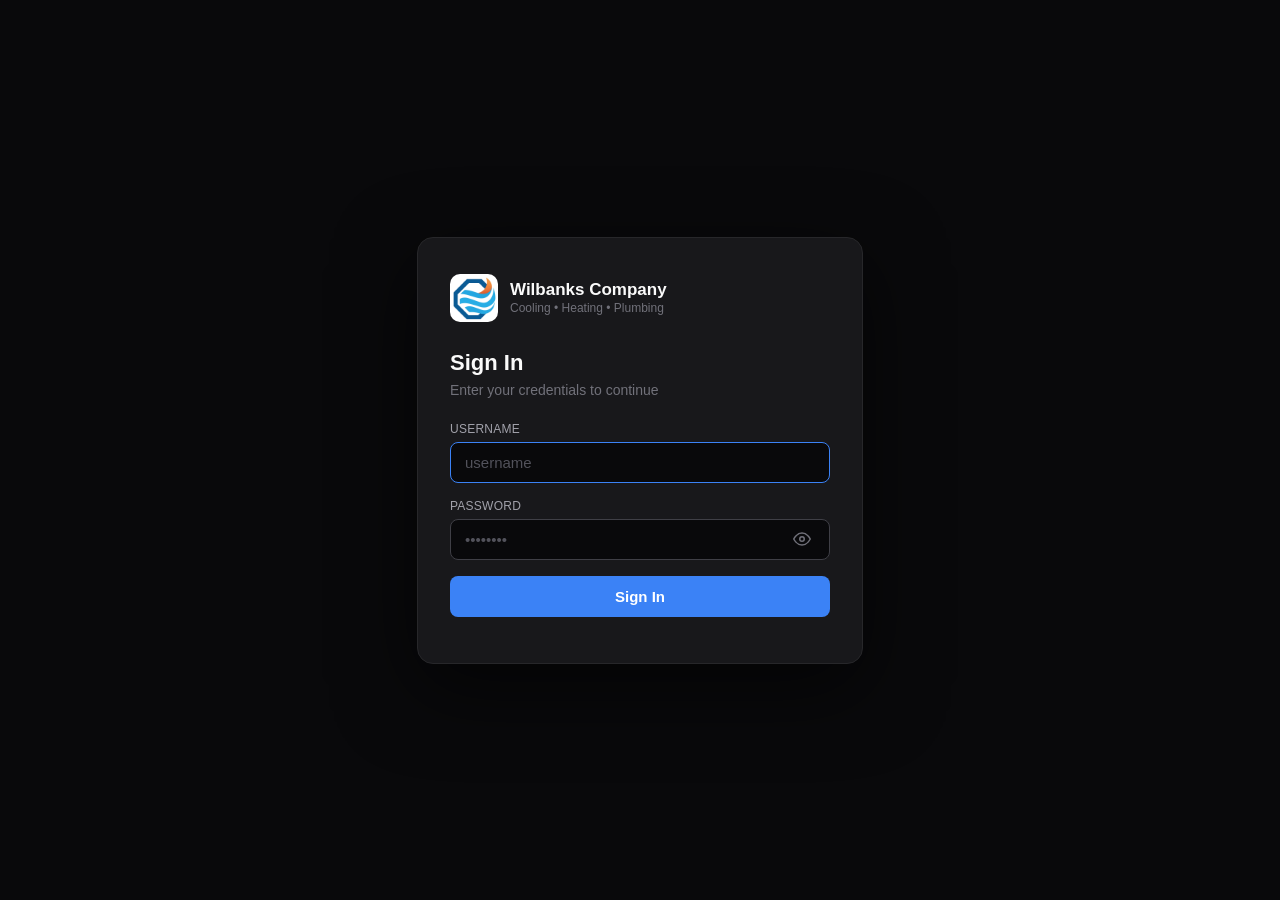
==== commit 822ae71f: "wc-v139: revert preview to 100vh bundle" ====
--- a/preview-prodlike/index.html
+++ b/preview-prodlike/index.html
@@ -33,8 +33,8 @@
          Lives at /auth-layer.js next to index.html. Required for all authenticated
          direct fetch() calls in patched.tsx and pages/*.tsx that don't pass an Authorization header. -->
     <script src="./auth-layer.js"></script>
-    <script type="module" crossorigin src="./assets/index-0_apMqvw.js"></script>
-    <link rel="stylesheet" crossorigin href="./assets/index-DS3Vfubd.css">
+    <script type="module" crossorigin src="./assets/index-BAOW4dUJ.js"></script>
+    <link rel="stylesheet" crossorigin href="./assets/index-C0BeMYKb.css">
   </head>
   <body>
     <div id="root"></div>
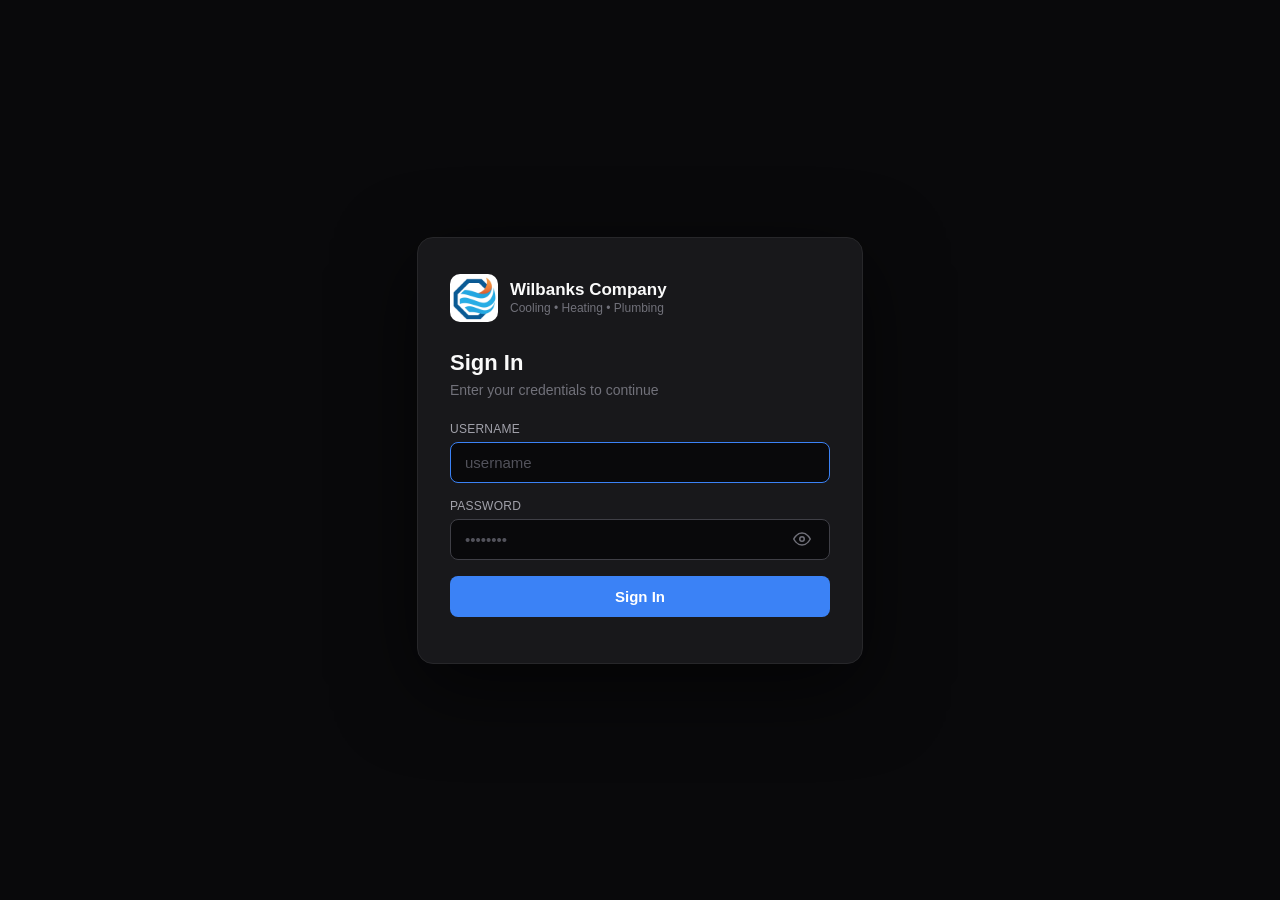
==== commit d1fedead: "wc-v140: deploy bar-flush-to-bottom fix (remove App height override)" ====
--- a/preview-prodlike/index.html
+++ b/preview-prodlike/index.html
@@ -33,7 +33,7 @@
          Lives at /auth-layer.js next to index.html. Required for all authenticated
          direct fetch() calls in patched.tsx and pages/*.tsx that don't pass an Authorization header. -->
     <script src="./auth-layer.js"></script>
-    <script type="module" crossorigin src="./assets/index-BAOW4dUJ.js"></script>
+    <script type="module" crossorigin src="./assets/index-DvaNoRnv.js"></script>
     <link rel="stylesheet" crossorigin href="./assets/index-C0BeMYKb.css">
   </head>
   <body>
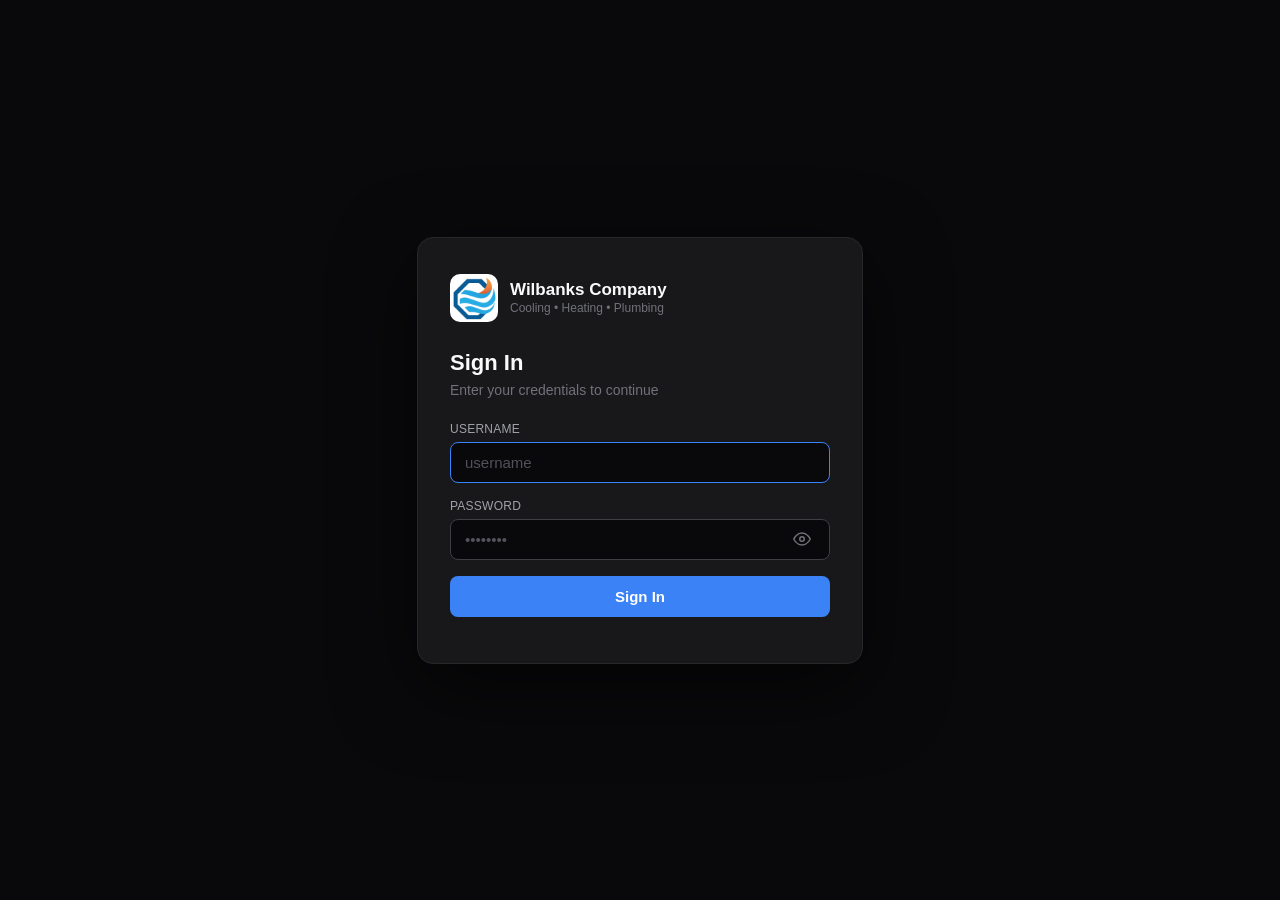
==== commit 26885d07: "wc-v142: match prod HTML wrapper (remove viewport-fit=cover, add body/root inline CSS pin)" ====
--- a/preview-prodlike/index.html
+++ b/preview-prodlike/index.html
@@ -2,7 +2,7 @@
 <html lang="en">
   <head>
     <meta charset="UTF-8" />
-    <meta name="viewport" content="width=device-width, initial-scale=1.0, viewport-fit=cover" />
+    <meta name="viewport" content="width=device-width, initial-scale=1.0, maximum-scale=1" />
 
     <!-- PWA meta (for field tech install) -->
     <meta name="apple-mobile-web-app-capable" content="yes" />
@@ -33,8 +33,16 @@
          Lives at /auth-layer.js next to index.html. Required for all authenticated
          direct fetch() calls in patched.tsx and pages/*.tsx that don't pass an Authorization header. -->
     <script src="./auth-layer.js"></script>
-    <script type="module" crossorigin src="./assets/index-DvaNoRnv.js"></script>
-    <link rel="stylesheet" crossorigin href="./assets/index-C0BeMYKb.css">
+    <script type="module" crossorigin src="./assets/index-Ot0g0mVc.js"></script>
+    <link rel="stylesheet" crossorigin href="./assets/index-CkUEy726.css">
+    <style>
+  html, body { background: #09090b; margin: 0; padding: 0; height: 100%; touch-action: none; }
+  body { position: fixed; width: 100%; height: 100%; overflow: hidden; touch-action: none; }
+  #root { position: fixed; top: 0; left: 0; right: 0; bottom: 0; background: #09090b; touch-action: none; }
+  @media (min-width: 768px) {
+    main { left: 256px !important; padding-top: 0 !important; }
+  }
+</style>
   </head>
   <body>
     <div id="root"></div>
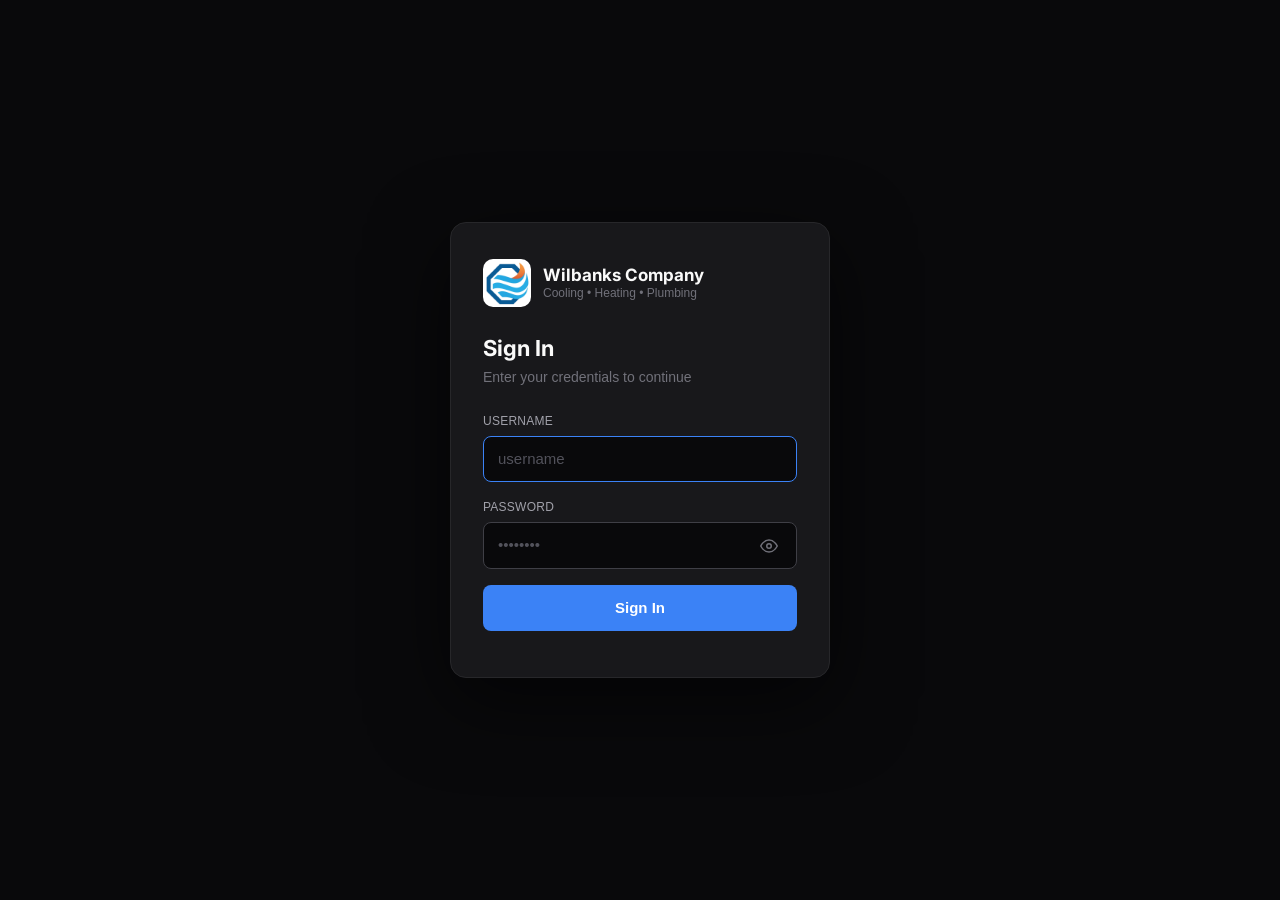
==== commit f747c7db: "wc-v144: deploy v132 textarea auto-grow on top of v143" ====
--- a/preview-prodlike/index.html
+++ b/preview-prodlike/index.html
@@ -33,8 +33,8 @@
          Lives at /auth-layer.js next to index.html. Required for all authenticated
          direct fetch() calls in patched.tsx and pages/*.tsx that don't pass an Authorization header. -->
     <script src="./auth-layer.js"></script>
-    <script type="module" crossorigin src="./assets/index-Ot0g0mVc.js"></script>
-    <link rel="stylesheet" crossorigin href="./assets/index-CkUEy726.css">
+    <script type="module" crossorigin src="./assets/index-DfUAbgcU.js"></script>
+    <link rel="stylesheet" crossorigin href="./assets/index-DRTZkU6n.css">
     <style>
   html, body { background: #09090b; margin: 0; padding: 0; height: 100%; touch-action: none; }
   body { position: fixed; width: 100%; height: 100%; overflow: hidden; touch-action: none; }
--- a/preview-prodlike/assets/index-DRTZkU6n.css
+++ b/preview-prodlike/assets/index-DRTZkU6n.css
@@ -0,0 +1 @@
+@import"https://fonts.googleapis.com/css2?family=Inter:wght@300..700&family=DM+Sans:wght@400..700&display=swap";*,:before,:after{--tw-border-spacing-x: 0;--tw-border-spacing-y: 0;--tw-translate-x: 0;--tw-translate-y: 0;--tw-rotate: 0;--tw-skew-x: 0;--tw-skew-y: 0;--tw-scale-x: 1;--tw-scale-y: 1;--tw-pan-x: ;--tw-pan-y: ;--tw-pinch-zoom: ;--tw-scroll-snap-strictness: proximity;--tw-gradient-from-position: ;--tw-gradient-via-position: ;--tw-gradient-to-position: ;--tw-ordinal: ;--tw-slashed-zero: ;--tw-numeric-figure: ;--tw-numeric-spacing: ;--tw-numeric-fraction: ;--tw-ring-inset: ;--tw-ring-offset-width: 0px;--tw-ring-offset-color: #fff;--tw-ring-color: rgb(59 130 246 / .5);--tw-ring-offset-shadow: 0 0 #0000;--tw-ring-shadow: 0 0 #0000;--tw-shadow: 0 0 #0000;--tw-shadow-colored: 0 0 #0000;--tw-blur: ;--tw-brightness: ;--tw-contrast: ;--tw-grayscale: ;--tw-hue-rotate: ;--tw-invert: ;--tw-saturate: ;--tw-sepia: ;--tw-drop-shadow: ;--tw-backdrop-blur: ;--tw-backdrop-brightness: ;--tw-backdrop-contrast: ;--tw-backdrop-grayscale: ;--tw-backdrop-hue-rotate: ;--tw-backdrop-invert: ;--tw-backdrop-opacity: ;--tw-backdrop-saturate: ;--tw-backdrop-sepia: ;--tw-contain-size: ;--tw-contain-layout: ;--tw-contain-paint: ;--tw-contain-style: }::backdrop{--tw-border-spacing-x: 0;--tw-border-spacing-y: 0;--tw-translate-x: 0;--tw-translate-y: 0;--tw-rotate: 0;--tw-skew-x: 0;--tw-skew-y: 0;--tw-scale-x: 1;--tw-scale-y: 1;--tw-pan-x: ;--tw-pan-y: ;--tw-pinch-zoom: ;--tw-scroll-snap-strictness: proximity;--tw-gradient-from-position: ;--tw-gradient-via-position: ;--tw-gradient-to-position: ;--tw-ordinal: ;--tw-slashed-zero: ;--tw-numeric-figure: ;--tw-numeric-spacing: ;--tw-numeric-fraction: ;--tw-ring-inset: ;--tw-ring-offset-width: 0px;--tw-ring-offset-color: #fff;--tw-ring-color: rgb(59 130 246 / .5);--tw-ring-offset-shadow: 0 0 #0000;--tw-ring-shadow: 0 0 #0000;--tw-shadow: 0 0 #0000;--tw-shadow-colored: 0 0 #0000;--tw-blur: ;--tw-brightness: ;--tw-contrast: ;--tw-grayscale: ;--tw-hue-rotate: ;--tw-invert: ;--tw-saturate: ;--tw-sepia: ;--tw-drop-shadow: ;--tw-backdrop-blur: ;--tw-backdrop-brightness: ;--tw-backdrop-contrast: ;--tw-backdrop-grayscale: ;--tw-backdrop-hue-rotate: ;--tw-backdrop-invert: ;--tw-backdrop-opacity: ;--tw-backdrop-saturate: ;--tw-backdrop-sepia: ;--tw-contain-size: ;--tw-contain-layout: ;--tw-contain-paint: ;--tw-contain-style: }*,:before,:after{box-sizing:border-box;border-width:0;border-style:solid;border-color:#e5e7eb}:before,:after{--tw-content: ""}html,:host{line-height:1.5;-webkit-text-size-adjust:100%;-moz-tab-size:4;-o-tab-size:4;tab-size:4;font-family:var(--font-sans);font-feature-settings:normal;font-variation-settings:normal;-webkit-tap-highlight-color:transparent}body{margin:0;line-height:inherit}hr{height:0;color:inherit;border-top-width:1px}abbr:where([title]){-webkit-text-decoration:underline dotted;text-decoration:underline dotted}h1,h2,h3,h4,h5,h6{font-size:inherit;font-weight:inherit}a{color:inherit;text-decoration:inherit}b,strong{font-weight:bolder}code,kbd,samp,pre{font-family:var(--font-mono);font-feature-settings:normal;font-variation-settings:normal;font-size:1em}small{font-size:80%}sub,sup{font-size:75%;line-height:0;position:relative;vertical-align:baseline}sub{bottom:-.25em}sup{top:-.5em}table{text-indent:0;border-color:inherit;border-collapse:collapse}button,input,optgroup,select,textarea{font-family:inherit;font-feature-settings:inherit;font-variation-settings:inherit;font-size:100%;font-weight:inherit;line-height:inherit;letter-spacing:inherit;color:inherit;margin:0;padding:0}button,select{text-transform:none}button,input:where([type=button]),input:where([type=reset]),input:where([type=submit]){-webkit-appearance:button;background-color:transparent;background-image:none}:-moz-focusring{outline:auto}:-moz-ui-invalid{box-shadow:none}progress{vertical-align:baseline}::-webkit-inner-spin-button,::-webkit-outer-spin-button{height:auto}[type=search]{-webkit-appearance:textfield;outline-offset:-2px}::-webkit-search-decoration{-webkit-appearance:none}::-webkit-file-upload-button{-webkit-appearance:button;font:inherit}summary{display:list-item}blockquote,dl,dd,h1,h2,h3,h4,h5,h6,hr,figure,p,pre{margin:0}fieldset{margin:0;padding:0}legend{padding:0}ol,ul,menu{list-style:none;margin:0;padding:0}dialog{padding:0}textarea{resize:vertical}input::-moz-placeholder,textarea::-moz-placeholder{opacity:1;color:#9ca3af}input::placeholder,textarea::placeholder{opacity:1;color:#9ca3af}button,[role=button]{cursor:pointer}:disabled{cursor:default}img,svg,video,canvas,audio,iframe,embed,object{display:block;vertical-align:middle}img,video{max-width:100%;height:auto}[hidden]:where(:not([hidden=until-found])){display:none}:root{--background: 0 0% 100%;--foreground: 214 40% 8%;--card: 0 0% 100%;--card-foreground: 214 40% 12%;--popover: 0 0% 100%;--popover-foreground: 214 40% 12%;--primary: 214 72% 28%;--primary-foreground: 0 0% 100%;--secondary: 214 20% 92%;--secondary-foreground: 214 40% 20%;--muted: 214 15% 88%;--muted-foreground: 214 15% 30%;--accent: 24 92% 50%;--accent-foreground: 0 0% 100%;--destructive: 0 72% 51%;--destructive-foreground: 0 0% 100%;--border: 214 16% 72%;--input: 214 16% 72%;--ring: 214 72% 28%;--radius: .5rem;--status-scheduled: 214 72% 28%;--status-completed: 140 60% 32%;--status-cancelled: 0 72% 51%;--hvac: 24 92% 50%;--plumbing: 199 80% 40%}.dark{--background: 214 30% 8%;--foreground: 214 10% 92%;--card: 214 25% 11%;--card-foreground: 214 10% 92%;--popover: 214 25% 11%;--popover-foreground: 214 10% 92%;--primary: 214 72% 55%;--primary-foreground: 0 0% 100%;--secondary: 214 20% 16%;--secondary-foreground: 214 10% 85%;--muted: 214 20% 15%;--muted-foreground: 214 10% 55%;--accent: 24 92% 55%;--accent-foreground: 0 0% 100%;--destructive: 0 72% 60%;--destructive-foreground: 0 0% 100%;--border: 214 20% 22%;--input: 214 20% 22%;--ring: 214 72% 55%}*{--tw-border-opacity: 1;border-color:hsl(var(--border) / var(--tw-border-opacity, 1))}body{--tw-bg-opacity: 1;background-color:hsl(var(--background) / var(--tw-bg-opacity, 1));--tw-text-opacity: 1;color:hsl(var(--foreground) / var(--tw-text-opacity, 1));font-family:DM Sans,Inter,sans-serif;-webkit-font-smoothing:antialiased}h1,h2,h3,h4,h5,h6{font-family:Inter,sans-serif;font-weight:600;line-height:1.2}.container{width:100%}@media(min-width:640px){.container{max-width:640px}}@media(min-width:768px){.container{max-width:768px}}@media(min-width:1024px){.container{max-width:1024px}}@media(min-width:1280px){.container{max-width:1280px}}@media(min-width:1536px){.container{max-width:1536px}}.sr-only{position:absolute;width:1px;height:1px;padding:0;margin:-1px;overflow:hidden;clip:rect(0,0,0,0);white-space:nowrap;border-width:0}.pointer-events-none{pointer-events:none}.pointer-events-auto{pointer-events:auto}.visible{visibility:visible}.invisible{visibility:hidden}.collapse{visibility:collapse}.static{position:static}.fixed{position:fixed}.absolute{position:absolute}.relative{position:relative}.sticky{position:sticky}.inset-0{inset:0}.inset-x-0{left:0;right:0}.inset-y-0{top:0;bottom:0}.-bottom-12{bottom:-3rem}.-left-12{left:-3rem}.-right-12{right:-3rem}.-top-12{top:-3rem}.bottom-0{bottom:0}.left-0{left:0}.left-1{left:.25rem}.left-1\/2{left:50%}.left-2{left:.5rem}.left-3{left:.75rem}.left-64{left:16rem}.left-\[50\%\]{left:50%}.right-0{right:0}.right-1{right:.25rem}.right-2{right:.5rem}.right-3{right:.75rem}.right-4{right:1rem}.top-0{top:0}.top-1{top:.25rem}.top-1\.5{top:.375rem}.top-1\/2{top:50%}.top-2{top:.5rem}.top-3\.5{top:.875rem}.top-4{top:1rem}.top-\[1px\]{top:1px}.top-\[50\%\]{top:50%}.top-\[57px\]{top:57px}.top-\[60\%\]{top:60%}.top-full{top:100%}.z-10{z-index:10}.z-20{z-index:20}.z-30{z-index:30}.z-50{z-index:50}.z-\[10000\]{z-index:10000}.z-\[1000\]{z-index:1000}.z-\[100\]{z-index:100}.z-\[1\]{z-index:1}.z-\[200\]{z-index:200}.z-\[90\]{z-index:90}.z-\[95\]{z-index:95}.z-\[9999\]{z-index:9999}.z-\[99\]{z-index:99}.col-span-1{grid-column:span 1 / span 1}.col-span-2{grid-column:span 2 / span 2}.col-span-5{grid-column:span 5 / span 5}.-mx-1{margin-left:-.25rem;margin-right:-.25rem}.mx-1{margin-left:.25rem;margin-right:.25rem}.mx-1\.5{margin-left:.375rem;margin-right:.375rem}.mx-2{margin-left:.5rem;margin-right:.5rem}.mx-3\.5{margin-left:.875rem;margin-right:.875rem}.mx-4{margin-left:1rem;margin-right:1rem}.mx-auto{margin-left:auto;margin-right:auto}.my-0\.5{margin-top:.125rem;margin-bottom:.125rem}.my-1{margin-top:.25rem;margin-bottom:.25rem}.-ml-4{margin-left:-1rem}.-mt-4{margin-top:-1rem}.-mt-6{margin-top:-1.5rem}.mb-0\.5{margin-bottom:.125rem}.mb-1{margin-bottom:.25rem}.mb-1\.5{margin-bottom:.375rem}.mb-2{margin-bottom:.5rem}.mb-3{margin-bottom:.75rem}.mb-4{margin-bottom:1rem}.mb-5{margin-bottom:1.25rem}.mb-6{margin-bottom:1.5rem}.mb-8{margin-bottom:2rem}.ml-1{margin-left:.25rem}.ml-2{margin-left:.5rem}.ml-5{margin-left:1.25rem}.ml-auto{margin-left:auto}.mr-1{margin-right:.25rem}.mr-1\.5{margin-right:.375rem}.mr-2{margin-right:.5rem}.mr-3{margin-right:.75rem}.mr-auto{margin-right:auto}.mt-0\.5{margin-top:.125rem}.mt-1{margin-top:.25rem}.mt-1\.5{margin-top:.375rem}.mt-2{margin-top:.5rem}.mt-2\.5{margin-top:.625rem}.mt-24{margin-top:6rem}.mt-3{margin-top:.75rem}.mt-4{margin-top:1rem}.mt-5{margin-top:1.25rem}.mt-6{margin-top:1.5rem}.mt-8{margin-top:2rem}.mt-auto{margin-top:auto}.line-clamp-1{overflow:hidden;display:-webkit-box;-webkit-box-orient:vertical;-webkit-line-clamp:1}.line-clamp-2{overflow:hidden;display:-webkit-box;-webkit-box-orient:vertical;-webkit-line-clamp:2}.block{display:block}.inline-block{display:inline-block}.inline{display:inline}.flex{display:flex}.inline-flex{display:inline-flex}.table{display:table}.grid{display:grid}.hidden{display:none}.aspect-square{aspect-ratio:1 / 1}.aspect-video{aspect-ratio:16 / 9}.size-4{width:1rem;height:1rem}.h-0\.5{height:.125rem}.h-1\.5{height:.375rem}.h-10{height:2.5rem}.h-11{height:2.75rem}.h-12{height:3rem}.h-16{height:4rem}.h-2{height:.5rem}.h-2\.5{height:.625rem}.h-20{height:5rem}.h-24{height:6rem}.h-28{height:7rem}.h-3{height:.75rem}.h-3\.5{height:.875rem}.h-4{height:1rem}.h-40{height:10rem}.h-5{height:1.25rem}.h-6{height:1.5rem}.h-7{height:1.75rem}.h-8{height:2rem}.h-9{height:2.25rem}.h-\[1px\]{height:1px}.h-\[var\(--radix-navigation-menu-viewport-height\)\]{height:var(--radix-navigation-menu-viewport-height)}.h-\[var\(--radix-select-trigger-height\)\]{height:var(--radix-select-trigger-height)}.h-auto{height:auto}.h-full{height:100%}.h-px{height:1px}.h-svh{height:100svh}.max-h-64{max-height:16rem}.max-h-72{max-height:18rem}.max-h-\[--radix-context-menu-content-available-height\]{max-height:var(--radix-context-menu-content-available-height)}.max-h-\[--radix-select-content-available-height\]{max-height:var(--radix-select-content-available-height)}.max-h-\[300px\]{max-height:300px}.max-h-\[40vh\]{max-height:40vh}.max-h-\[50vh\]{max-height:50vh}.max-h-\[60vh\]{max-height:60vh}.max-h-\[70vh\]{max-height:70vh}.max-h-\[80vh\]{max-height:80vh}.max-h-\[90vh\]{max-height:90vh}.max-h-\[var\(--radix-dropdown-menu-content-available-height\)\]{max-height:var(--radix-dropdown-menu-content-available-height)}.max-h-screen{max-height:100vh}.min-h-0{min-height:0px}.min-h-10{min-height:2.5rem}.min-h-64{min-height:16rem}.min-h-8{min-height:2rem}.min-h-9{min-height:2.25rem}.min-h-\[32px\]{min-height:32px}.min-h-\[44px\]{min-height:44px}.min-h-\[48px\]{min-height:48px}.min-h-\[56px\]{min-height:56px}.min-h-\[60px\]{min-height:60px}.min-h-\[80px\]{min-height:80px}.min-h-full{min-height:100%}.min-h-screen{min-height:100vh}.min-h-svh{min-height:100svh}.w-0{width:0px}.w-1{width:.25rem}.w-10{width:2.5rem}.w-11{width:2.75rem}.w-12{width:3rem}.w-16{width:4rem}.w-2{width:.5rem}.w-2\.5{width:.625rem}.w-20{width:5rem}.w-24{width:6rem}.w-28{width:7rem}.w-3{width:.75rem}.w-3\.5{width:.875rem}.w-3\/4{width:75%}.w-32{width:8rem}.w-36{width:9rem}.w-4{width:1rem}.w-44{width:11rem}.w-5{width:1.25rem}.w-6{width:1.5rem}.w-64{width:16rem}.w-7{width:1.75rem}.w-72{width:18rem}.w-8{width:2rem}.w-9{width:2.25rem}.w-\[100px\]{width:100px}.w-\[1px\]{width:1px}.w-\[260px\]{width:260px}.w-\[var\(--sidebar-width\)\]{width:var(--sidebar-width)}.w-auto{width:auto}.w-fit{width:-moz-fit-content;width:fit-content}.w-full{width:100%}.w-max{width:-moz-max-content;width:max-content}.w-px{width:1px}.min-w-0{min-width:0px}.min-w-10{min-width:2.5rem}.min-w-11{min-width:2.75rem}.min-w-48{min-width:12rem}.min-w-5{min-width:1.25rem}.min-w-9{min-width:2.25rem}.min-w-\[12rem\]{min-width:12rem}.min-w-\[44px\]{min-width:44px}.min-w-\[56px\]{min-width:56px}.min-w-\[8rem\]{min-width:8rem}.min-w-\[var\(--radix-select-trigger-width\)\]{min-width:var(--radix-select-trigger-width)}.max-w-2xl{max-width:42rem}.max-w-3xl{max-width:48rem}.max-w-4xl{max-width:56rem}.max-w-7xl{max-width:80rem}.max-w-\[140px\]{max-width:140px}.max-w-\[160px\]{max-width:160px}.max-w-\[85\%\]{max-width:85%}.max-w-\[var\(--skeleton-width\)\]{max-width:var(--skeleton-width)}.max-w-lg{max-width:32rem}.max-w-max{max-width:-moz-max-content;max-width:max-content}.max-w-md{max-width:28rem}.max-w-sm{max-width:24rem}.max-w-xs{max-width:20rem}.flex-1{flex:1 1 0%}.flex-shrink-0,.shrink-0{flex-shrink:0}.grow{flex-grow:1}.grow-0{flex-grow:0}.basis-full{flex-basis:100%}.caption-bottom{caption-side:bottom}.border-collapse{border-collapse:collapse}.origin-\[--radix-context-menu-content-transform-origin\]{transform-origin:var(--radix-context-menu-content-transform-origin)}.origin-\[--radix-dropdown-menu-content-transform-origin\]{transform-origin:var(--radix-dropdown-menu-content-transform-origin)}.origin-\[--radix-hover-card-content-transform-origin\]{transform-origin:var(--radix-hover-card-content-transform-origin)}.origin-\[--radix-menubar-content-transform-origin\]{transform-origin:var(--radix-menubar-content-transform-origin)}.origin-\[--radix-popover-content-transform-origin\]{transform-origin:var(--radix-popover-content-transform-origin)}.origin-\[--radix-select-content-transform-origin\]{transform-origin:var(--radix-select-content-transform-origin)}.origin-\[--radix-tooltip-content-transform-origin\]{transform-origin:var(--radix-tooltip-content-transform-origin)}.-translate-x-1\/2{--tw-translate-x: -50%;transform:translate(var(--tw-translate-x),var(--tw-translate-y)) rotate(var(--tw-rotate)) skew(var(--tw-skew-x)) skewY(var(--tw-skew-y)) scaleX(var(--tw-scale-x)) scaleY(var(--tw-scale-y))}.-translate-x-px{--tw-translate-x: -1px;transform:translate(var(--tw-translate-x),var(--tw-translate-y)) rotate(var(--tw-rotate)) skew(var(--tw-skew-x)) skewY(var(--tw-skew-y)) scaleX(var(--tw-scale-x)) scaleY(var(--tw-scale-y))}.-translate-y-1\/2{--tw-translate-y: -50%;transform:translate(var(--tw-translate-x),var(--tw-translate-y)) rotate(var(--tw-rotate)) skew(var(--tw-skew-x)) skewY(var(--tw-skew-y)) scaleX(var(--tw-scale-x)) scaleY(var(--tw-scale-y))}.translate-x-0{--tw-translate-x: 0px;transform:translate(var(--tw-translate-x),var(--tw-translate-y)) rotate(var(--tw-rotate)) skew(var(--tw-skew-x)) skewY(var(--tw-skew-y)) scaleX(var(--tw-scale-x)) scaleY(var(--tw-scale-y))}.translate-x-5{--tw-translate-x: 1.25rem;transform:translate(var(--tw-translate-x),var(--tw-translate-y)) rotate(var(--tw-rotate)) skew(var(--tw-skew-x)) skewY(var(--tw-skew-y)) scaleX(var(--tw-scale-x)) scaleY(var(--tw-scale-y))}.translate-x-\[-50\%\]{--tw-translate-x: -50%;transform:translate(var(--tw-translate-x),var(--tw-translate-y)) rotate(var(--tw-rotate)) skew(var(--tw-skew-x)) skewY(var(--tw-skew-y)) scaleX(var(--tw-scale-x)) scaleY(var(--tw-scale-y))}.translate-x-px{--tw-translate-x: 1px;transform:translate(var(--tw-translate-x),var(--tw-translate-y)) rotate(var(--tw-rotate)) skew(var(--tw-skew-x)) skewY(var(--tw-skew-y)) scaleX(var(--tw-scale-x)) scaleY(var(--tw-scale-y))}.translate-y-\[-50\%\]{--tw-translate-y: -50%;transform:translate(var(--tw-translate-x),var(--tw-translate-y)) rotate(var(--tw-rotate)) skew(var(--tw-skew-x)) skewY(var(--tw-skew-y)) scaleX(var(--tw-scale-x)) scaleY(var(--tw-scale-y))}.rotate-45{--tw-rotate: 45deg;transform:translate(var(--tw-translate-x),var(--tw-translate-y)) rotate(var(--tw-rotate)) skew(var(--tw-skew-x)) skewY(var(--tw-skew-y)) scaleX(var(--tw-scale-x)) scaleY(var(--tw-scale-y))}.rotate-90{--tw-rotate: 90deg;transform:translate(var(--tw-translate-x),var(--tw-translate-y)) rotate(var(--tw-rotate)) skew(var(--tw-skew-x)) skewY(var(--tw-skew-y)) scaleX(var(--tw-scale-x)) scaleY(var(--tw-scale-y))}.transform{transform:translate(var(--tw-translate-x),var(--tw-translate-y)) rotate(var(--tw-rotate)) skew(var(--tw-skew-x)) skewY(var(--tw-skew-y)) scaleX(var(--tw-scale-x)) scaleY(var(--tw-scale-y))}@keyframes pulse{50%{opacity:.5}}.animate-pulse{animation:pulse 2s cubic-bezier(.4,0,.6,1) infinite}@keyframes spin{to{transform:rotate(360deg)}}.animate-spin{animation:spin 1s linear infinite}.cursor-default{cursor:default}.cursor-grab{cursor:grab}.cursor-move{cursor:move}.cursor-not-allowed{cursor:not-allowed}.cursor-pointer{cursor:pointer}.touch-none{touch-action:none}.select-none{-webkit-user-select:none;-moz-user-select:none;user-select:none}.resize-none{resize:none}.resize{resize:both}.list-inside{list-style-position:inside}.list-decimal{list-style-type:decimal}.list-disc{list-style-type:disc}.list-none{list-style-type:none}.grid-cols-1{grid-template-columns:repeat(1,minmax(0,1fr))}.grid-cols-12{grid-template-columns:repeat(12,minmax(0,1fr))}.grid-cols-2{grid-template-columns:repeat(2,minmax(0,1fr))}.grid-cols-3{grid-template-columns:repeat(3,minmax(0,1fr))}.grid-cols-5{grid-template-columns:repeat(5,minmax(0,1fr))}.grid-cols-7{grid-template-columns:repeat(7,minmax(0,1fr))}.grid-cols-8{grid-template-columns:repeat(8,minmax(0,1fr))}.grid-cols-\[1fr_60px_90px\]{grid-template-columns:1fr 60px 90px}.flex-row{flex-direction:row}.flex-col{flex-direction:column}.flex-col-reverse{flex-direction:column-reverse}.flex-wrap{flex-wrap:wrap}.items-start{align-items:flex-start}.items-end{align-items:flex-end}.items-center{align-items:center}.items-baseline{align-items:baseline}.items-stretch{align-items:stretch}.justify-start{justify-content:flex-start}.justify-end{justify-content:flex-end}.justify-center{justify-content:center}.justify-between{justify-content:space-between}.gap-0\.5{gap:.125rem}.gap-1{gap:.25rem}.gap-1\.5{gap:.375rem}.gap-2{gap:.5rem}.gap-2\.5{gap:.625rem}.gap-3{gap:.75rem}.gap-4{gap:1rem}.gap-6{gap:1.5rem}.gap-x-2{-moz-column-gap:.5rem;column-gap:.5rem}.gap-x-3{-moz-column-gap:.75rem;column-gap:.75rem}.gap-y-0\.5{row-gap:.125rem}.space-x-1>:not([hidden])~:not([hidden]){--tw-space-x-reverse: 0;margin-right:calc(.25rem * var(--tw-space-x-reverse));margin-left:calc(.25rem * calc(1 - var(--tw-space-x-reverse)))}.space-x-4>:not([hidden])~:not([hidden]){--tw-space-x-reverse: 0;margin-right:calc(1rem * var(--tw-space-x-reverse));margin-left:calc(1rem * calc(1 - var(--tw-space-x-reverse)))}.space-y-0\.5>:not([hidden])~:not([hidden]){--tw-space-y-reverse: 0;margin-top:calc(.125rem * calc(1 - var(--tw-space-y-reverse)));margin-bottom:calc(.125rem * var(--tw-space-y-reverse))}.space-y-1>:not([hidden])~:not([hidden]){--tw-space-y-reverse: 0;margin-top:calc(.25rem * calc(1 - var(--tw-space-y-reverse)));margin-bottom:calc(.25rem * var(--tw-space-y-reverse))}.space-y-1\.5>:not([hidden])~:not([hidden]){--tw-space-y-reverse: 0;margin-top:calc(.375rem * calc(1 - var(--tw-space-y-reverse)));margin-bottom:calc(.375rem * var(--tw-space-y-reverse))}.space-y-2>:not([hidden])~:not([hidden]){--tw-space-y-reverse: 0;margin-top:calc(.5rem * calc(1 - var(--tw-space-y-reverse)));margin-bottom:calc(.5rem * var(--tw-space-y-reverse))}.space-y-3>:not([hidden])~:not([hidden]){--tw-space-y-reverse: 0;margin-top:calc(.75rem * calc(1 - var(--tw-space-y-reverse)));margin-bottom:calc(.75rem * var(--tw-space-y-reverse))}.space-y-4>:not([hidden])~:not([hidden]){--tw-space-y-reverse: 0;margin-top:calc(1rem * calc(1 - var(--tw-space-y-reverse)));margin-bottom:calc(1rem * var(--tw-space-y-reverse))}.space-y-5>:not([hidden])~:not([hidden]){--tw-space-y-reverse: 0;margin-top:calc(1.25rem * calc(1 - var(--tw-space-y-reverse)));margin-bottom:calc(1.25rem * var(--tw-space-y-reverse))}.space-y-6>:not([hidden])~:not([hidden]){--tw-space-y-reverse: 0;margin-top:calc(1.5rem * calc(1 - var(--tw-space-y-reverse)));margin-bottom:calc(1.5rem * var(--tw-space-y-reverse))}.divide-y>:not([hidden])~:not([hidden]){--tw-divide-y-reverse: 0;border-top-width:calc(1px * calc(1 - var(--tw-divide-y-reverse)));border-bottom-width:calc(1px * var(--tw-divide-y-reverse))}.divide-border>:not([hidden])~:not([hidden]){--tw-divide-opacity: 1;border-color:hsl(var(--border) / var(--tw-divide-opacity, 1))}.self-start{align-self:flex-start}.self-end{align-self:flex-end}.self-center{align-self:center}.overflow-auto{overflow:auto}.overflow-hidden{overflow:hidden}.overflow-visible{overflow:visible}.overflow-x-auto{overflow-x:auto}.overflow-y-auto{overflow-y:auto}.overflow-x-hidden{overflow-x:hidden}.truncate{overflow:hidden;text-overflow:ellipsis;white-space:nowrap}.whitespace-nowrap{white-space:nowrap}.whitespace-pre-wrap{white-space:pre-wrap}.break-words{overflow-wrap:break-word}.rounded{border-radius:.25rem}.rounded-2xl{border-radius:1rem}.rounded-\[2px\]{border-radius:2px}.rounded-\[inherit\]{border-radius:inherit}.rounded-full{border-radius:9999px}.rounded-lg{border-radius:.5625rem}.rounded-md{border-radius:.375rem}.rounded-sm{border-radius:.1875rem}.rounded-xl{border-radius:.75rem}.rounded-l-md{border-top-left-radius:.375rem;border-bottom-left-radius:.375rem}.rounded-r-md{border-top-right-radius:.375rem;border-bottom-right-radius:.375rem}.rounded-t-\[10px\]{border-top-left-radius:10px;border-top-right-radius:10px}.rounded-tl-sm{border-top-left-radius:.1875rem}.border{border-width:1px}.border-0{border-width:0px}.border-2{border-width:2px}.border-\[1\.5px\]{border-width:1.5px}.border-y{border-top-width:1px;border-bottom-width:1px}.border-b{border-bottom-width:1px}.border-l{border-left-width:1px}.border-l-4{border-left-width:4px}.border-r{border-right-width:1px}.border-t{border-top-width:1px}.border-dashed{border-style:dashed}.border-\[--color-border\]{border-color:var(--color-border)}.border-amber-200{--tw-border-opacity: 1;border-color:rgb(253 230 138 / var(--tw-border-opacity, 1))}.border-amber-500{--tw-border-opacity: 1;border-color:rgb(245 158 11 / var(--tw-border-opacity, 1))}.border-amber-500\/20{border-color:#f59e0b33}.border-amber-500\/30{border-color:#f59e0b4d}.border-amber-500\/40{border-color:#f59e0b66}.border-blue-200{--tw-border-opacity: 1;border-color:rgb(191 219 254 / var(--tw-border-opacity, 1))}.border-blue-500{--tw-border-opacity: 1;border-color:rgb(59 130 246 / var(--tw-border-opacity, 1))}.border-blue-500\/20{border-color:#3b82f633}.border-blue-500\/30{border-color:#3b82f64d}.border-border{--tw-border-opacity: 1;border-color:hsl(var(--border) / var(--tw-border-opacity, 1))}.border-border\/40{border-color:hsl(var(--border) / .4)}.border-border\/50{border-color:hsl(var(--border) / .5)}.border-card-border{--tw-border-opacity: 1;border-color:hsl(var(--card-border) / var(--tw-border-opacity, 1))}.border-current{border-color:currentColor}.border-destructive{--tw-border-opacity: 1;border-color:hsl(var(--destructive) / var(--tw-border-opacity, 1))}.border-destructive-border{border-color:var(--destructive-border)}.border-destructive\/30{border-color:hsl(var(--destructive) / .3)}.border-destructive\/40{border-color:hsl(var(--destructive) / .4)}.border-destructive\/50{border-color:hsl(var(--destructive) / .5)}.border-emerald-200{--tw-border-opacity: 1;border-color:rgb(167 243 208 / var(--tw-border-opacity, 1))}.border-emerald-500\/20{border-color:#10b98133}.border-emerald-500\/30{border-color:#10b9814d}.border-emerald-500\/40{border-color:#10b98166}.border-green-500\/30{border-color:#22c55e4d}.border-green-500\/40{border-color:#22c55e66}.border-green-500\/50{border-color:#22c55e80}.border-input{--tw-border-opacity: 1;border-color:hsl(var(--input) / var(--tw-border-opacity, 1))}.border-orange-200{--tw-border-opacity: 1;border-color:rgb(254 215 170 / var(--tw-border-opacity, 1))}.border-primary{--tw-border-opacity: 1;border-color:hsl(var(--primary) / var(--tw-border-opacity, 1))}.border-primary-border{border-color:var(--primary-border)}.border-primary\/20{border-color:hsl(var(--primary) / .2)}.border-primary\/40{border-color:hsl(var(--primary) / .4)}.border-purple-200{--tw-border-opacity: 1;border-color:rgb(233 213 255 / var(--tw-border-opacity, 1))}.border-purple-500\/30{border-color:#a855f74d}.border-red-200{--tw-border-opacity: 1;border-color:rgb(254 202 202 / var(--tw-border-opacity, 1))}.border-red-500{--tw-border-opacity: 1;border-color:rgb(239 68 68 / var(--tw-border-opacity, 1))}.border-red-500\/30{border-color:#ef44444d}.border-rose-200{--tw-border-opacity: 1;border-color:rgb(254 205 211 / var(--tw-border-opacity, 1))}.border-secondary-border{border-color:var(--secondary-border)}.border-sidebar-border{--tw-border-opacity: 1;border-color:hsl(var(--sidebar-border) / var(--tw-border-opacity, 1))}.border-sky-500\/40{border-color:#0ea5e966}.border-transparent{border-color:transparent}.border-yellow-200{--tw-border-opacity: 1;border-color:rgb(254 240 138 / var(--tw-border-opacity, 1))}.border-l-blue-500\/60{border-left-color:#3b82f699}.border-l-emerald-500\/60{border-left-color:#10b98199}.border-l-transparent{border-left-color:transparent}.border-t-transparent{border-top-color:transparent}.bg-\[\#2CA01C\]{--tw-bg-opacity: 1;background-color:rgb(44 160 28 / var(--tw-bg-opacity, 1))}.bg-\[\#2CA01C\]\/10{background-color:#2ca01c1a}.bg-\[--color-bg\]{background-color:var(--color-bg)}.bg-accent{--tw-bg-opacity: 1;background-color:hsl(var(--accent) / var(--tw-bg-opacity, 1))}.bg-amber-100{--tw-bg-opacity: 1;background-color:rgb(254 243 199 / var(--tw-bg-opacity, 1))}.bg-amber-500\/10{background-color:#f59e0b1a}.bg-amber-500\/15{background-color:#f59e0b26}.bg-amber-500\/5{background-color:#f59e0b0d}.bg-background{--tw-bg-opacity: 1;background-color:hsl(var(--background) / var(--tw-bg-opacity, 1))}.bg-background\/95{background-color:hsl(var(--background) / .95)}.bg-black\/30{background-color:#0000004d}.bg-black\/60{background-color:#0009}.bg-black\/80{background-color:#000c}.bg-blue-100{--tw-bg-opacity: 1;background-color:rgb(219 234 254 / var(--tw-bg-opacity, 1))}.bg-blue-500{--tw-bg-opacity: 1;background-color:rgb(59 130 246 / var(--tw-bg-opacity, 1))}.bg-blue-500\/10{background-color:#3b82f61a}.bg-blue-500\/15{background-color:#3b82f626}.bg-blue-500\/20{background-color:#3b82f633}.bg-blue-500\/5{background-color:#3b82f60d}.bg-border{--tw-bg-opacity: 1;background-color:hsl(var(--border) / var(--tw-bg-opacity, 1))}.bg-border\/50{background-color:hsl(var(--border) / .5)}.bg-card{--tw-bg-opacity: 1;background-color:hsl(var(--card) / var(--tw-bg-opacity, 1))}.bg-card\/50{background-color:hsl(var(--card) / .5)}.bg-destructive{--tw-bg-opacity: 1;background-color:hsl(var(--destructive) / var(--tw-bg-opacity, 1))}.bg-destructive\/10{background-color:hsl(var(--destructive) / .1)}.bg-emerald-100{--tw-bg-opacity: 1;background-color:rgb(209 250 229 / var(--tw-bg-opacity, 1))}.bg-emerald-500\/10{background-color:#10b9811a}.bg-emerald-500\/5{background-color:#10b9810d}.bg-emerald-600{--tw-bg-opacity: 1;background-color:rgb(5 150 105 / var(--tw-bg-opacity, 1))}.bg-foreground{--tw-bg-opacity: 1;background-color:hsl(var(--foreground) / var(--tw-bg-opacity, 1))}.bg-gray-50{--tw-bg-opacity: 1;background-color:rgb(249 250 251 / var(--tw-bg-opacity, 1))}.bg-gray-500\/15{background-color:#6b728026}.bg-green-100{--tw-bg-opacity: 1;background-color:rgb(220 252 231 / var(--tw-bg-opacity, 1))}.bg-green-500\/15{background-color:#22c55e26}.bg-green-500\/20{background-color:#22c55e33}.bg-green-500\/5{background-color:#22c55e0d}.bg-green-600{--tw-bg-opacity: 1;background-color:rgb(22 163 74 / var(--tw-bg-opacity, 1))}.bg-muted{--tw-bg-opacity: 1;background-color:hsl(var(--muted) / var(--tw-bg-opacity, 1))}.bg-muted\/20{background-color:hsl(var(--muted) / .2)}.bg-muted\/30{background-color:hsl(var(--muted) / .3)}.bg-muted\/40{background-color:hsl(var(--muted) / .4)}.bg-muted\/50{background-color:hsl(var(--muted) / .5)}.bg-muted\/60{background-color:hsl(var(--muted) / .6)}.bg-orange-100{--tw-bg-opacity: 1;background-color:rgb(255 237 213 / var(--tw-bg-opacity, 1))}.bg-orange-100\/70{background-color:#ffedd5b3}.bg-popover{--tw-bg-opacity: 1;background-color:hsl(var(--popover) / var(--tw-bg-opacity, 1))}.bg-primary{--tw-bg-opacity: 1;background-color:hsl(var(--primary) / var(--tw-bg-opacity, 1))}.bg-primary\/10{background-color:hsl(var(--primary) / .1)}.bg-primary\/15{background-color:hsl(var(--primary) / .15)}.bg-primary\/5{background-color:hsl(var(--primary) / .05)}.bg-primary\/70{background-color:hsl(var(--primary) / .7)}.bg-purple-100{--tw-bg-opacity: 1;background-color:rgb(243 232 255 / var(--tw-bg-opacity, 1))}.bg-purple-500\/15{background-color:#a855f726}.bg-red-100{--tw-bg-opacity: 1;background-color:rgb(254 226 226 / var(--tw-bg-opacity, 1))}.bg-red-500\/15{background-color:#ef444426}.bg-red-500\/5{background-color:#ef44440d}.bg-rose-100{--tw-bg-opacity: 1;background-color:rgb(255 228 230 / var(--tw-bg-opacity, 1))}.bg-secondary{--tw-bg-opacity: 1;background-color:hsl(var(--secondary) / var(--tw-bg-opacity, 1))}.bg-sidebar{--tw-bg-opacity: 1;background-color:hsl(var(--sidebar) / var(--tw-bg-opacity, 1))}.bg-sidebar-border{--tw-bg-opacity: 1;background-color:hsl(var(--sidebar-border) / var(--tw-bg-opacity, 1))}.bg-sky-100{--tw-bg-opacity: 1;background-color:rgb(224 242 254 / var(--tw-bg-opacity, 1))}.bg-sky-50\/60{background-color:#f0f9ff99}.bg-slate-600{--tw-bg-opacity: 1;background-color:rgb(71 85 105 / var(--tw-bg-opacity, 1))}.bg-transparent{background-color:transparent}.bg-white{--tw-bg-opacity: 1;background-color:rgb(255 255 255 / var(--tw-bg-opacity, 1))}.bg-yellow-100{--tw-bg-opacity: 1;background-color:rgb(254 249 195 / var(--tw-bg-opacity, 1))}.bg-yellow-500{--tw-bg-opacity: 1;background-color:rgb(234 179 8 / var(--tw-bg-opacity, 1))}.bg-yellow-500\/20{background-color:#eab30833}.fill-current{fill:currentColor}.object-contain{-o-object-fit:contain;object-fit:contain}.object-cover{-o-object-fit:cover;object-fit:cover}.p-0{padding:0}.p-0\.5{padding:.125rem}.p-1{padding:.25rem}.p-1\.5{padding:.375rem}.p-10{padding:2.5rem}.p-2{padding:.5rem}.p-2\.5{padding:.625rem}.p-3{padding:.75rem}.p-4{padding:1rem}.p-5{padding:1.25rem}.p-6{padding:1.5rem}.p-\[1px\]{padding:1px}.px-1{padding-left:.25rem;padding-right:.25rem}.px-1\.5{padding-left:.375rem;padding-right:.375rem}.px-2{padding-left:.5rem;padding-right:.5rem}.px-2\.5{padding-left:.625rem;padding-right:.625rem}.px-3{padding-left:.75rem;padding-right:.75rem}.px-4{padding-left:1rem;padding-right:1rem}.px-5{padding-left:1.25rem;padding-right:1.25rem}.px-6{padding-left:1.5rem;padding-right:1.5rem}.px-8{padding-left:2rem;padding-right:2rem}.py-0{padding-top:0;padding-bottom:0}.py-0\.5{padding-top:.125rem;padding-bottom:.125rem}.py-1{padding-top:.25rem;padding-bottom:.25rem}.py-1\.5{padding-top:.375rem;padding-bottom:.375rem}.py-16{padding-top:4rem;padding-bottom:4rem}.py-2{padding-top:.5rem;padding-bottom:.5rem}.py-2\.5{padding-top:.625rem;padding-bottom:.625rem}.py-20{padding-top:5rem;padding-bottom:5rem}.py-3{padding-top:.75rem;padding-bottom:.75rem}.py-3\.5{padding-top:.875rem;padding-bottom:.875rem}.py-4{padding-top:1rem;padding-bottom:1rem}.py-6{padding-top:1.5rem;padding-bottom:1.5rem}.py-8{padding-top:2rem;padding-bottom:2rem}.pb-0\.5{padding-bottom:.125rem}.pb-1{padding-bottom:.25rem}.pb-1\.5{padding-bottom:.375rem}.pb-24{padding-bottom:6rem}.pb-3{padding-bottom:.75rem}.pb-4{padding-bottom:1rem}.pb-\[180px\]{padding-bottom:180px}.pl-0\.5{padding-left:.125rem}.pl-1{padding-left:.25rem}.pl-2{padding-left:.5rem}.pl-2\.5{padding-left:.625rem}.pl-4{padding-left:1rem}.pl-5{padding-left:1.25rem}.pl-8{padding-left:2rem}.pl-9{padding-left:2.25rem}.pr-1{padding-right:.25rem}.pr-2{padding-right:.5rem}.pr-2\.5{padding-right:.625rem}.pr-3{padding-right:.75rem}.pr-8{padding-right:2rem}.pr-9{padding-right:2.25rem}.pt-0{padding-top:0}.pt-0\.5{padding-top:.125rem}.pt-1{padding-top:.25rem}.pt-2{padding-top:.5rem}.pt-3{padding-top:.75rem}.pt-4{padding-top:1rem}.pt-5{padding-top:1.25rem}.pt-6{padding-top:1.5rem}.pt-7{padding-top:1.75rem}.pt-\[80px\]{padding-top:80px}.text-left{text-align:left}.text-center{text-align:center}.text-right{text-align:right}.align-top{vertical-align:top}.align-middle{vertical-align:middle}.font-mono{font-family:var(--font-mono)}.text-2xl{font-size:1.5rem;line-height:2rem}.text-\[0\.8rem\]{font-size:.8rem}.text-\[10px\]{font-size:10px}.text-\[11px\]{font-size:11px}.text-\[12px\]{font-size:12px}.text-\[9px\]{font-size:9px}.text-base{font-size:1rem;line-height:1.5rem}.text-lg{font-size:1.125rem;line-height:1.75rem}.text-sm{font-size:.875rem;line-height:1.25rem}.text-xl{font-size:1.25rem;line-height:1.75rem}.text-xs{font-size:.75rem;line-height:1rem}.font-black{font-weight:900}.font-bold{font-weight:700}.font-extrabold{font-weight:800}.font-medium{font-weight:500}.font-normal{font-weight:400}.font-semibold{font-weight:600}.uppercase{text-transform:uppercase}.capitalize{text-transform:capitalize}.italic{font-style:italic}.tabular-nums{--tw-numeric-spacing: tabular-nums;font-variant-numeric:var(--tw-ordinal) var(--tw-slashed-zero) var(--tw-numeric-figure) var(--tw-numeric-spacing) var(--tw-numeric-fraction)}.leading-none{line-height:1}.leading-relaxed{line-height:1.625}.leading-snug{line-height:1.375}.leading-tight{line-height:1.25}.tracking-tight{letter-spacing:-.025em}.tracking-wide{letter-spacing:.025em}.tracking-widest{letter-spacing:.1em}.text-\[\#2CA01C\]{--tw-text-opacity: 1;color:rgb(44 160 28 / var(--tw-text-opacity, 1))}.text-accent{--tw-text-opacity: 1;color:hsl(var(--accent) / var(--tw-text-opacity, 1))}.text-accent-foreground{--tw-text-opacity: 1;color:hsl(var(--accent-foreground) / var(--tw-text-opacity, 1))}.text-amber-400{--tw-text-opacity: 1;color:rgb(251 191 36 / var(--tw-text-opacity, 1))}.text-amber-500{--tw-text-opacity: 1;color:rgb(245 158 11 / var(--tw-text-opacity, 1))}.text-amber-600{--tw-text-opacity: 1;color:rgb(217 119 6 / var(--tw-text-opacity, 1))}.text-amber-700{--tw-text-opacity: 1;color:rgb(180 83 9 / var(--tw-text-opacity, 1))}.text-amber-900{--tw-text-opacity: 1;color:rgb(120 53 15 / var(--tw-text-opacity, 1))}.text-black{--tw-text-opacity: 1;color:rgb(0 0 0 / var(--tw-text-opacity, 1))}.text-blue-400{--tw-text-opacity: 1;color:rgb(96 165 250 / var(--tw-text-opacity, 1))}.text-blue-600{--tw-text-opacity: 1;color:rgb(37 99 235 / var(--tw-text-opacity, 1))}.text-blue-700{--tw-text-opacity: 1;color:rgb(29 78 216 / var(--tw-text-opacity, 1))}.text-blue-800{--tw-text-opacity: 1;color:rgb(30 64 175 / var(--tw-text-opacity, 1))}.text-card-foreground{--tw-text-opacity: 1;color:hsl(var(--card-foreground) / var(--tw-text-opacity, 1))}.text-current{color:currentColor}.text-destructive{--tw-text-opacity: 1;color:hsl(var(--destructive) / var(--tw-text-opacity, 1))}.text-destructive-foreground{--tw-text-opacity: 1;color:hsl(var(--destructive-foreground) / var(--tw-text-opacity, 1))}.text-emerald-400{--tw-text-opacity: 1;color:rgb(52 211 153 / var(--tw-text-opacity, 1))}.text-emerald-500{--tw-text-opacity: 1;color:rgb(16 185 129 / var(--tw-text-opacity, 1))}.text-emerald-800{--tw-text-opacity: 1;color:rgb(6 95 70 / var(--tw-text-opacity, 1))}.text-foreground{--tw-text-opacity: 1;color:hsl(var(--foreground) / var(--tw-text-opacity, 1))}.text-foreground\/50{color:hsl(var(--foreground) / .5)}.text-gray-600{--tw-text-opacity: 1;color:rgb(75 85 99 / var(--tw-text-opacity, 1))}.text-gray-700{--tw-text-opacity: 1;color:rgb(55 65 81 / var(--tw-text-opacity, 1))}.text-gray-900{--tw-text-opacity: 1;color:rgb(17 24 39 / var(--tw-text-opacity, 1))}.text-green-400{--tw-text-opacity: 1;color:rgb(74 222 128 / var(--tw-text-opacity, 1))}.text-green-500{--tw-text-opacity: 1;color:rgb(34 197 94 / var(--tw-text-opacity, 1))}.text-green-600{--tw-text-opacity: 1;color:rgb(22 163 74 / var(--tw-text-opacity, 1))}.text-green-700{--tw-text-opacity: 1;color:rgb(21 128 61 / var(--tw-text-opacity, 1))}.text-green-800{--tw-text-opacity: 1;color:rgb(22 101 52 / var(--tw-text-opacity, 1))}.text-muted-foreground{--tw-text-opacity: 1;color:hsl(var(--muted-foreground) / var(--tw-text-opacity, 1))}.text-muted-foreground\/30{color:hsl(var(--muted-foreground) / .3)}.text-muted-foreground\/40{color:hsl(var(--muted-foreground) / .4)}.text-muted-foreground\/70{color:hsl(var(--muted-foreground) / .7)}.text-muted-foreground\/80{color:hsl(var(--muted-foreground) / .8)}.text-orange-400{--tw-text-opacity: 1;color:rgb(251 146 60 / var(--tw-text-opacity, 1))}.text-orange-900{--tw-text-opacity: 1;color:rgb(124 45 18 / var(--tw-text-opacity, 1))}.text-popover-foreground{--tw-text-opacity: 1;color:hsl(var(--popover-foreground) / var(--tw-text-opacity, 1))}.text-primary{--tw-text-opacity: 1;color:hsl(var(--primary) / var(--tw-text-opacity, 1))}.text-primary-foreground{--tw-text-opacity: 1;color:hsl(var(--primary-foreground) / var(--tw-text-opacity, 1))}.text-primary\/60{color:hsl(var(--primary) / .6)}.text-purple-400{--tw-text-opacity: 1;color:rgb(192 132 252 / var(--tw-text-opacity, 1))}.text-purple-800{--tw-text-opacity: 1;color:rgb(107 33 168 / var(--tw-text-opacity, 1))}.text-red-400{--tw-text-opacity: 1;color:rgb(248 113 113 / var(--tw-text-opacity, 1))}.text-red-500{--tw-text-opacity: 1;color:rgb(239 68 68 / var(--tw-text-opacity, 1))}.text-red-800{--tw-text-opacity: 1;color:rgb(153 27 27 / var(--tw-text-opacity, 1))}.text-rose-500{--tw-text-opacity: 1;color:rgb(244 63 94 / var(--tw-text-opacity, 1))}.text-rose-800{--tw-text-opacity: 1;color:rgb(159 18 57 / var(--tw-text-opacity, 1))}.text-secondary-foreground{--tw-text-opacity: 1;color:hsl(var(--secondary-foreground) / var(--tw-text-opacity, 1))}.text-sidebar-foreground{--tw-text-opacity: 1;color:hsl(var(--sidebar-foreground) / var(--tw-text-opacity, 1))}.text-sidebar-foreground\/70{color:hsl(var(--sidebar-foreground) / .7)}.text-sky-200{--tw-text-opacity: 1;color:rgb(186 230 253 / var(--tw-text-opacity, 1))}.text-sky-400{--tw-text-opacity: 1;color:rgb(56 189 248 / var(--tw-text-opacity, 1))}.text-sky-500{--tw-text-opacity: 1;color:rgb(14 165 233 / var(--tw-text-opacity, 1))}.text-sky-600{--tw-text-opacity: 1;color:rgb(2 132 199 / var(--tw-text-opacity, 1))}.text-sky-800{--tw-text-opacity: 1;color:rgb(7 89 133 / var(--tw-text-opacity, 1))}.text-violet-500{--tw-text-opacity: 1;color:rgb(139 92 246 / var(--tw-text-opacity, 1))}.text-white{--tw-text-opacity: 1;color:rgb(255 255 255 / var(--tw-text-opacity, 1))}.text-yellow-400{--tw-text-opacity: 1;color:rgb(250 204 21 / var(--tw-text-opacity, 1))}.text-yellow-500{--tw-text-opacity: 1;color:rgb(234 179 8 / var(--tw-text-opacity, 1))}.text-yellow-800{--tw-text-opacity: 1;color:rgb(133 77 14 / var(--tw-text-opacity, 1))}.text-yellow-900{--tw-text-opacity: 1;color:rgb(113 63 18 / var(--tw-text-opacity, 1))}.underline{text-decoration-line:underline}.line-through{text-decoration-line:line-through}.accent-primary{accent-color:hsl(var(--primary) / 1)}.opacity-0{opacity:0}.opacity-30{opacity:.3}.opacity-40{opacity:.4}.opacity-50{opacity:.5}.opacity-60{opacity:.6}.opacity-70{opacity:.7}.opacity-75{opacity:.75}.opacity-80{opacity:.8}.opacity-90{opacity:.9}.shadow{--tw-shadow: 0 1px 3px 0 rgb(0 0 0 / .1), 0 1px 2px -1px rgb(0 0 0 / .1);--tw-shadow-colored: 0 1px 3px 0 var(--tw-shadow-color), 0 1px 2px -1px var(--tw-shadow-color);box-shadow:var(--tw-ring-offset-shadow, 0 0 #0000),var(--tw-ring-shadow, 0 0 #0000),var(--tw-shadow)}.shadow-2xl{--tw-shadow: 0 25px 50px -12px rgb(0 0 0 / .25);--tw-shadow-colored: 0 25px 50px -12px var(--tw-shadow-color);box-shadow:var(--tw-ring-offset-shadow, 0 0 #0000),var(--tw-ring-shadow, 0 0 #0000),var(--tw-shadow)}.shadow-\[0_0_0_1px_hsl\(var\(--sidebar-border\)\)\]{--tw-shadow: 0 0 0 1px hsl(var(--sidebar-border));--tw-shadow-colored: 0 0 0 1px var(--tw-shadow-color);box-shadow:var(--tw-ring-offset-shadow, 0 0 #0000),var(--tw-ring-shadow, 0 0 #0000),var(--tw-shadow)}.shadow-lg{--tw-shadow: 0 10px 15px -3px rgb(0 0 0 / .1), 0 4px 6px -4px rgb(0 0 0 / .1);--tw-shadow-colored: 0 10px 15px -3px var(--tw-shadow-color), 0 4px 6px -4px var(--tw-shadow-color);box-shadow:var(--tw-ring-offset-shadow, 0 0 #0000),var(--tw-ring-shadow, 0 0 #0000),var(--tw-shadow)}.shadow-md{--tw-shadow: 0 4px 6px -1px rgb(0 0 0 / .1), 0 2px 4px -2px rgb(0 0 0 / .1);--tw-shadow-colored: 0 4px 6px -1px var(--tw-shadow-color), 0 2px 4px -2px var(--tw-shadow-color);box-shadow:var(--tw-ring-offset-shadow, 0 0 #0000),var(--tw-ring-shadow, 0 0 #0000),var(--tw-shadow)}.shadow-none{--tw-shadow: 0 0 #0000;--tw-shadow-colored: 0 0 #0000;box-shadow:var(--tw-ring-offset-shadow, 0 0 #0000),var(--tw-ring-shadow, 0 0 #0000),var(--tw-shadow)}.shadow-sm{--tw-shadow: 0 1px 2px 0 rgb(0 0 0 / .05);--tw-shadow-colored: 0 1px 2px 0 var(--tw-shadow-color);box-shadow:var(--tw-ring-offset-shadow, 0 0 #0000),var(--tw-ring-shadow, 0 0 #0000),var(--tw-shadow)}.shadow-xl{--tw-shadow: 0 20px 25px -5px rgb(0 0 0 / .1), 0 8px 10px -6px rgb(0 0 0 / .1);--tw-shadow-colored: 0 20px 25px -5px var(--tw-shadow-color), 0 8px 10px -6px var(--tw-shadow-color);box-shadow:var(--tw-ring-offset-shadow, 0 0 #0000),var(--tw-ring-shadow, 0 0 #0000),var(--tw-shadow)}.outline-none{outline:2px solid transparent;outline-offset:2px}.outline{outline-style:solid}.outline-2{outline-width:2px}.outline-offset-2{outline-offset:2px}.outline-transparent{outline-color:transparent}.ring-0{--tw-ring-offset-shadow: var(--tw-ring-inset) 0 0 0 var(--tw-ring-offset-width) var(--tw-ring-offset-color);--tw-ring-shadow: var(--tw-ring-inset) 0 0 0 calc(0px + var(--tw-ring-offset-width)) var(--tw-ring-color);box-shadow:var(--tw-ring-offset-shadow),var(--tw-ring-shadow),var(--tw-shadow, 0 0 #0000)}.ring-2{--tw-ring-offset-shadow: var(--tw-ring-inset) 0 0 0 var(--tw-ring-offset-width) var(--tw-ring-offset-color);--tw-ring-shadow: var(--tw-ring-inset) 0 0 0 calc(2px + var(--tw-ring-offset-width)) var(--tw-ring-color);box-shadow:var(--tw-ring-offset-shadow),var(--tw-ring-shadow),var(--tw-shadow, 0 0 #0000)}.ring-ring{--tw-ring-opacity: 1;--tw-ring-color: hsl(var(--ring) / var(--tw-ring-opacity, 1))}.ring-sidebar-ring{--tw-ring-opacity: 1;--tw-ring-color: hsl(var(--sidebar-ring) / var(--tw-ring-opacity, 1))}.ring-offset-background{--tw-ring-offset-color: hsl(var(--background) / 1)}.blur{--tw-blur: blur(8px);filter:var(--tw-blur) var(--tw-brightness) var(--tw-contrast) var(--tw-grayscale) var(--tw-hue-rotate) var(--tw-invert) var(--tw-saturate) var(--tw-sepia) var(--tw-drop-shadow)}.drop-shadow{--tw-drop-shadow: drop-shadow(0 1px 2px rgb(0 0 0 / .1)) drop-shadow(0 1px 1px rgb(0 0 0 / .06));filter:var(--tw-blur) var(--tw-brightness) var(--tw-contrast) var(--tw-grayscale) var(--tw-hue-rotate) var(--tw-invert) var(--tw-saturate) var(--tw-sepia) var(--tw-drop-shadow)}.filter{filter:var(--tw-blur) var(--tw-brightness) var(--tw-contrast) var(--tw-grayscale) var(--tw-hue-rotate) var(--tw-invert) var(--tw-saturate) var(--tw-sepia) var(--tw-drop-shadow)}.backdrop-blur{--tw-backdrop-blur: blur(8px);-webkit-backdrop-filter:var(--tw-backdrop-blur) var(--tw-backdrop-brightness) var(--tw-backdrop-contrast) var(--tw-backdrop-grayscale) var(--tw-backdrop-hue-rotate) var(--tw-backdrop-invert) var(--tw-backdrop-opacity) var(--tw-backdrop-saturate) var(--tw-backdrop-sepia);backdrop-filter:var(--tw-backdrop-blur) var(--tw-backdrop-brightness) var(--tw-backdrop-contrast) var(--tw-backdrop-grayscale) var(--tw-backdrop-hue-rotate) var(--tw-backdrop-invert) var(--tw-backdrop-opacity) var(--tw-backdrop-saturate) var(--tw-backdrop-sepia)}.backdrop-blur-sm{--tw-backdrop-blur: blur(4px);-webkit-backdrop-filter:var(--tw-backdrop-blur) var(--tw-backdrop-brightness) var(--tw-backdrop-contrast) var(--tw-backdrop-grayscale) var(--tw-backdrop-hue-rotate) var(--tw-backdrop-invert) var(--tw-backdrop-opacity) var(--tw-backdrop-saturate) var(--tw-backdrop-sepia);backdrop-filter:var(--tw-backdrop-blur) var(--tw-backdrop-brightness) var(--tw-backdrop-contrast) var(--tw-backdrop-grayscale) var(--tw-backdrop-hue-rotate) var(--tw-backdrop-invert) var(--tw-backdrop-opacity) var(--tw-backdrop-saturate) var(--tw-backdrop-sepia)}.backdrop-filter{-webkit-backdrop-filter:var(--tw-backdrop-blur) var(--tw-backdrop-brightness) var(--tw-backdrop-contrast) var(--tw-backdrop-grayscale) var(--tw-backdrop-hue-rotate) var(--tw-backdrop-invert) var(--tw-backdrop-opacity) var(--tw-backdrop-saturate) var(--tw-backdrop-sepia);backdrop-filter:var(--tw-backdrop-blur) var(--tw-backdrop-brightness) var(--tw-backdrop-contrast) var(--tw-backdrop-grayscale) var(--tw-backdrop-hue-rotate) var(--tw-backdrop-invert) var(--tw-backdrop-opacity) var(--tw-backdrop-saturate) var(--tw-backdrop-sepia)}.transition{transition-property:color,background-color,border-color,text-decoration-color,fill,stroke,opacity,box-shadow,transform,filter,backdrop-filter;transition-timing-function:cubic-bezier(.4,0,.2,1);transition-duration:.15s}.transition-\[left\,right\,width\]{transition-property:left,right,width;transition-timing-function:cubic-bezier(.4,0,.2,1);transition-duration:.15s}.transition-\[margin\,opacity\]{transition-property:margin,opacity;transition-timing-function:cubic-bezier(.4,0,.2,1);transition-duration:.15s}.transition-\[width\,height\,padding\]{transition-property:width,height,padding;transition-timing-function:cubic-bezier(.4,0,.2,1);transition-duration:.15s}.transition-\[width\]{transition-property:width;transition-timing-function:cubic-bezier(.4,0,.2,1);transition-duration:.15s}.transition-all{transition-property:all;transition-timing-function:cubic-bezier(.4,0,.2,1);transition-duration:.15s}.transition-colors{transition-property:color,background-color,border-color,text-decoration-color,fill,stroke;transition-timing-function:cubic-bezier(.4,0,.2,1);transition-duration:.15s}.transition-opacity{transition-property:opacity;transition-timing-function:cubic-bezier(.4,0,.2,1);transition-duration:.15s}.transition-transform{transition-property:transform;transition-timing-function:cubic-bezier(.4,0,.2,1);transition-duration:.15s}.duration-1000{transition-duration:1s}.duration-200{transition-duration:.2s}.duration-300{transition-duration:.3s}.ease-in-out{transition-timing-function:cubic-bezier(.4,0,.2,1)}.ease-linear{transition-timing-function:linear}.ease-out{transition-timing-function:cubic-bezier(0,0,.2,1)}@keyframes enter{0%{opacity:var(--tw-enter-opacity, 1);transform:translate3d(var(--tw-enter-translate-x, 0),var(--tw-enter-translate-y, 0),0) scale3d(var(--tw-enter-scale, 1),var(--tw-enter-scale, 1),var(--tw-enter-scale, 1)) rotate(var(--tw-enter-rotate, 0))}}@keyframes exit{to{opacity:var(--tw-exit-opacity, 1);transform:translate3d(var(--tw-exit-translate-x, 0),var(--tw-exit-translate-y, 0),0) scale3d(var(--tw-exit-scale, 1),var(--tw-exit-scale, 1),var(--tw-exit-scale, 1)) rotate(var(--tw-exit-rotate, 0))}}.animate-in{animation-name:enter;animation-duration:.15s;--tw-enter-opacity: initial;--tw-enter-scale: initial;--tw-enter-rotate: initial;--tw-enter-translate-x: initial;--tw-enter-translate-y: initial}.fade-in-0{--tw-enter-opacity: 0}.fade-in-80{--tw-enter-opacity: .8}.zoom-in-95{--tw-enter-scale: .95}.duration-1000{animation-duration:1s}.duration-200{animation-duration:.2s}.duration-300{animation-duration:.3s}.ease-in-out{animation-timing-function:cubic-bezier(.4,0,.2,1)}.ease-linear{animation-timing-function:linear}.ease-out{animation-timing-function:cubic-bezier(0,0,.2,1)}.running{animation-play-state:running}.\[-webkit-overflow-scrolling\:touch\]{-webkit-overflow-scrolling:touch}.\[border-color\:var\(--badge-outline\)\]{border-color:var(--badge-outline)}.\[border-color\:var\(--button-outline\)\]{border-color:var(--button-outline)}.\[scroll-padding-bottom\:120px\]{scroll-padding-bottom:120px}.\[scroll-padding-top\:120px\]{scroll-padding-top:120px}::-webkit-scrollbar{width:6px}::-webkit-scrollbar-track{background:hsl(var(--muted))}::-webkit-scrollbar-thumb{background:hsl(var(--border));border-radius:3px}.safe-top{padding-top:env(safe-area-inset-top,0px)}.safe-bottom{padding-bottom:env(safe-area-inset-bottom,16px)}@media(max-width:767px){header.fixed.top-0{padding-top:calc(.75rem + env(safe-area-inset-top,0px))}.top-\[57px\]{top:calc(57px + env(safe-area-inset-top,0px))!important}main.pt-\[80px\]{padding-top:calc(80px + env(safe-area-inset-top,0px))!important}}button,a{-webkit-tap-highlight-color:transparent}.no-scrollbar::-webkit-scrollbar{display:none}.no-scrollbar{-ms-overflow-style:none;scrollbar-width:none}@media(max-width:767px){input,textarea,select{font-size:16px!important}}.dark input[type=date],.dark input[type=time],.dark input[type=datetime-local],.dark input[type=month],.dark input[type=week]{color-scheme:dark}.dark input[type=date]::-webkit-calendar-picker-indicator,.dark input[type=time]::-webkit-calendar-picker-indicator,.dark input[type=datetime-local]::-webkit-calendar-picker-indicator,.dark input[type=month]::-webkit-calendar-picker-indicator,.dark input[type=week]::-webkit-calendar-picker-indicator{cursor:pointer}.file\:border-0::file-selector-button{border-width:0px}.file\:bg-transparent::file-selector-button{background-color:transparent}.file\:text-sm::file-selector-button{font-size:.875rem;line-height:1.25rem}.file\:font-medium::file-selector-button{font-weight:500}.file\:text-foreground::file-selector-button{--tw-text-opacity: 1;color:hsl(var(--foreground) / var(--tw-text-opacity, 1))}.placeholder\:text-muted-foreground::-moz-placeholder{--tw-text-opacity: 1;color:hsl(var(--muted-foreground) / var(--tw-text-opacity, 1))}.placeholder\:text-muted-foreground::placeholder{--tw-text-opacity: 1;color:hsl(var(--muted-foreground) / var(--tw-text-opacity, 1))}.after\:pointer-events-none:after{content:var(--tw-content);pointer-events:none}.after\:absolute:after{content:var(--tw-content);position:absolute}.after\:-inset-2:after{content:var(--tw-content);inset:-.5rem}.after\:inset-0:after{content:var(--tw-content);inset:0}.after\:inset-y-0:after{content:var(--tw-content);top:0;bottom:0}.after\:left-1\/2:after{content:var(--tw-content);left:50%}.after\:block:after{content:var(--tw-content);display:block}.after\:w-1:after{content:var(--tw-content);width:.25rem}.after\:w-\[2px\]:after{content:var(--tw-content);width:2px}.after\:-translate-x-1\/2:after{content:var(--tw-content);--tw-translate-x: -50%;transform:translate(var(--tw-translate-x),var(--tw-translate-y)) rotate(var(--tw-rotate)) skew(var(--tw-skew-x)) skewY(var(--tw-skew-y)) scaleX(var(--tw-scale-x)) scaleY(var(--tw-scale-y))}.after\:rounded-full:after{content:var(--tw-content);border-radius:9999px}.after\:border:after{content:var(--tw-content);border-width:1px}.after\:border-black\/10:after{content:var(--tw-content);border-color:#0000001a}.after\:content-\[\'\'\]:after{--tw-content: "";content:var(--tw-content)}.first\:rounded-l-md:first-child{border-top-left-radius:.375rem;border-bottom-left-radius:.375rem}.first\:border-l:first-child{border-left-width:1px}.last\:rounded-r-md:last-child{border-top-right-radius:.375rem;border-bottom-right-radius:.375rem}.last\:border-0:last-child{border-width:0px}.last\:border-b-0:last-child{border-bottom-width:0px}.last\:border-r-0:last-child{border-right-width:0px}.focus-within\:relative:focus-within{position:relative}.focus-within\:z-20:focus-within{z-index:20}.hover\:border-blue-400\/60:hover{border-color:#60a5fa99}.hover\:border-primary:hover{--tw-border-opacity: 1;border-color:hsl(var(--primary) / var(--tw-border-opacity, 1))}.hover\:border-primary\/40:hover{border-color:hsl(var(--primary) / .4)}.hover\:border-primary\/50:hover{border-color:hsl(var(--primary) / .5)}.hover\:border-sky-400\/40:hover{border-color:#38bdf866}.hover\:border-sky-500\/40:hover{border-color:#0ea5e966}.hover\:border-white:hover{--tw-border-opacity: 1;border-color:rgb(255 255 255 / var(--tw-border-opacity, 1))}.hover\:bg-\[\#238016\]:hover{--tw-bg-opacity: 1;background-color:rgb(35 128 22 / var(--tw-bg-opacity, 1))}.hover\:bg-accent:hover{--tw-bg-opacity: 1;background-color:hsl(var(--accent) / var(--tw-bg-opacity, 1))}.hover\:bg-blue-600:hover{--tw-bg-opacity: 1;background-color:rgb(37 99 235 / var(--tw-bg-opacity, 1))}.hover\:bg-destructive\/10:hover{background-color:hsl(var(--destructive) / .1)}.hover\:bg-destructive\/90:hover{background-color:hsl(var(--destructive) / .9)}.hover\:bg-emerald-500:hover{--tw-bg-opacity: 1;background-color:rgb(16 185 129 / var(--tw-bg-opacity, 1))}.hover\:bg-emerald-500\/10:hover{background-color:#10b9811a}.hover\:bg-green-700:hover{--tw-bg-opacity: 1;background-color:rgb(21 128 61 / var(--tw-bg-opacity, 1))}.hover\:bg-muted:hover{--tw-bg-opacity: 1;background-color:hsl(var(--muted) / var(--tw-bg-opacity, 1))}.hover\:bg-muted\/20:hover{background-color:hsl(var(--muted) / .2)}.hover\:bg-muted\/30:hover{background-color:hsl(var(--muted) / .3)}.hover\:bg-muted\/40:hover{background-color:hsl(var(--muted) / .4)}.hover\:bg-muted\/50:hover{background-color:hsl(var(--muted) / .5)}.hover\:bg-muted\/60:hover{background-color:hsl(var(--muted) / .6)}.hover\:bg-muted\/70:hover{background-color:hsl(var(--muted) / .7)}.hover\:bg-muted\/80:hover{background-color:hsl(var(--muted) / .8)}.hover\:bg-primary:hover{--tw-bg-opacity: 1;background-color:hsl(var(--primary) / var(--tw-bg-opacity, 1))}.hover\:bg-primary\/10:hover{background-color:hsl(var(--primary) / .1)}.hover\:bg-primary\/15:hover{background-color:hsl(var(--primary) / .15)}.hover\:bg-primary\/20:hover{background-color:hsl(var(--primary) / .2)}.hover\:bg-primary\/5:hover{background-color:hsl(var(--primary) / .05)}.hover\:bg-primary\/90:hover{background-color:hsl(var(--primary) / .9)}.hover\:bg-secondary:hover{--tw-bg-opacity: 1;background-color:hsl(var(--secondary) / var(--tw-bg-opacity, 1))}.hover\:bg-sidebar-accent:hover{--tw-bg-opacity: 1;background-color:hsl(var(--sidebar-accent) / var(--tw-bg-opacity, 1))}.hover\:bg-sky-500\/10:hover{background-color:#0ea5e91a}.hover\:bg-slate-500:hover{--tw-bg-opacity: 1;background-color:rgb(100 116 139 / var(--tw-bg-opacity, 1))}.hover\:bg-yellow-400:hover{--tw-bg-opacity: 1;background-color:rgb(250 204 21 / var(--tw-bg-opacity, 1))}.hover\:text-accent-foreground:hover{--tw-text-opacity: 1;color:hsl(var(--accent-foreground) / var(--tw-text-opacity, 1))}.hover\:text-amber-600:hover{--tw-text-opacity: 1;color:rgb(217 119 6 / var(--tw-text-opacity, 1))}.hover\:text-blue-300:hover{--tw-text-opacity: 1;color:rgb(147 197 253 / var(--tw-text-opacity, 1))}.hover\:text-blue-400:hover{--tw-text-opacity: 1;color:rgb(96 165 250 / var(--tw-text-opacity, 1))}.hover\:text-destructive:hover{--tw-text-opacity: 1;color:hsl(var(--destructive) / var(--tw-text-opacity, 1))}.hover\:text-emerald-300:hover{--tw-text-opacity: 1;color:rgb(110 231 183 / var(--tw-text-opacity, 1))}.hover\:text-foreground:hover{--tw-text-opacity: 1;color:hsl(var(--foreground) / var(--tw-text-opacity, 1))}.hover\:text-green-700:hover{--tw-text-opacity: 1;color:rgb(21 128 61 / var(--tw-text-opacity, 1))}.hover\:text-muted-foreground:hover{--tw-text-opacity: 1;color:hsl(var(--muted-foreground) / var(--tw-text-opacity, 1))}.hover\:text-primary:hover{--tw-text-opacity: 1;color:hsl(var(--primary) / var(--tw-text-opacity, 1))}.hover\:text-primary-foreground:hover{--tw-text-opacity: 1;color:hsl(var(--primary-foreground) / var(--tw-text-opacity, 1))}.hover\:text-red-300:hover{--tw-text-opacity: 1;color:rgb(252 165 165 / var(--tw-text-opacity, 1))}.hover\:text-sidebar-accent-foreground:hover{--tw-text-opacity: 1;color:hsl(var(--sidebar-accent-foreground) / var(--tw-text-opacity, 1))}.hover\:text-white:hover{--tw-text-opacity: 1;color:rgb(255 255 255 / var(--tw-text-opacity, 1))}.hover\:underline:hover{text-decoration-line:underline}.hover\:opacity-100:hover{opacity:1}.hover\:opacity-90:hover{opacity:.9}.hover\:shadow-\[0_0_0_1px_hsl\(var\(--sidebar-accent\)\)\]:hover{--tw-shadow: 0 0 0 1px hsl(var(--sidebar-accent));--tw-shadow-colored: 0 0 0 1px var(--tw-shadow-color);box-shadow:var(--tw-ring-offset-shadow, 0 0 #0000),var(--tw-ring-shadow, 0 0 #0000),var(--tw-shadow)}.hover\:shadow-md:hover{--tw-shadow: 0 4px 6px -1px rgb(0 0 0 / .1), 0 2px 4px -2px rgb(0 0 0 / .1);--tw-shadow-colored: 0 4px 6px -1px var(--tw-shadow-color), 0 2px 4px -2px var(--tw-shadow-color);box-shadow:var(--tw-ring-offset-shadow, 0 0 #0000),var(--tw-ring-shadow, 0 0 #0000),var(--tw-shadow)}.hover\:after\:bg-sidebar-border:hover:after{content:var(--tw-content);--tw-bg-opacity: 1;background-color:hsl(var(--sidebar-border) / var(--tw-bg-opacity, 1))}.focus\:bg-accent:focus{--tw-bg-opacity: 1;background-color:hsl(var(--accent) / var(--tw-bg-opacity, 1))}.focus\:bg-primary:focus{--tw-bg-opacity: 1;background-color:hsl(var(--primary) / var(--tw-bg-opacity, 1))}.focus\:text-accent-foreground:focus{--tw-text-opacity: 1;color:hsl(var(--accent-foreground) / var(--tw-text-opacity, 1))}.focus\:text-primary-foreground:focus{--tw-text-opacity: 1;color:hsl(var(--primary-foreground) / var(--tw-text-opacity, 1))}.focus\:opacity-100:focus{opacity:1}.focus\:outline-none:focus{outline:2px solid transparent;outline-offset:2px}.focus\:ring-2:focus{--tw-ring-offset-shadow: var(--tw-ring-inset) 0 0 0 var(--tw-ring-offset-width) var(--tw-ring-offset-color);--tw-ring-shadow: var(--tw-ring-inset) 0 0 0 calc(2px + var(--tw-ring-offset-width)) var(--tw-ring-color);box-shadow:var(--tw-ring-offset-shadow),var(--tw-ring-shadow),var(--tw-shadow, 0 0 #0000)}.focus\:ring-primary:focus{--tw-ring-opacity: 1;--tw-ring-color: hsl(var(--primary) / var(--tw-ring-opacity, 1))}.focus\:ring-ring:focus{--tw-ring-opacity: 1;--tw-ring-color: hsl(var(--ring) / var(--tw-ring-opacity, 1))}.focus\:ring-sky-400\/40:focus{--tw-ring-color: rgb(56 189 248 / .4)}.focus\:ring-offset-2:focus{--tw-ring-offset-width: 2px}.focus-visible\:outline-none:focus-visible{outline:2px solid transparent;outline-offset:2px}.focus-visible\:ring-1:focus-visible{--tw-ring-offset-shadow: var(--tw-ring-inset) 0 0 0 var(--tw-ring-offset-width) var(--tw-ring-offset-color);--tw-ring-shadow: var(--tw-ring-inset) 0 0 0 calc(1px + var(--tw-ring-offset-width)) var(--tw-ring-color);box-shadow:var(--tw-ring-offset-shadow),var(--tw-ring-shadow),var(--tw-shadow, 0 0 #0000)}.focus-visible\:ring-2:focus-visible{--tw-ring-offset-shadow: var(--tw-ring-inset) 0 0 0 var(--tw-ring-offset-width) var(--tw-ring-offset-color);--tw-ring-shadow: var(--tw-ring-inset) 0 0 0 calc(2px + var(--tw-ring-offset-width)) var(--tw-ring-color);box-shadow:var(--tw-ring-offset-shadow),var(--tw-ring-shadow),var(--tw-shadow, 0 0 #0000)}.focus-visible\:ring-ring:focus-visible{--tw-ring-opacity: 1;--tw-ring-color: hsl(var(--ring) / var(--tw-ring-opacity, 1))}.focus-visible\:ring-offset-1:focus-visible{--tw-ring-offset-width: 1px}.focus-visible\:ring-offset-2:focus-visible{--tw-ring-offset-width: 2px}.focus-visible\:ring-offset-background:focus-visible{--tw-ring-offset-color: hsl(var(--background) / 1)}.active\:scale-95:active{--tw-scale-x: .95;--tw-scale-y: .95;transform:translate(var(--tw-translate-x),var(--tw-translate-y)) rotate(var(--tw-rotate)) skew(var(--tw-skew-x)) skewY(var(--tw-skew-y)) scaleX(var(--tw-scale-x)) scaleY(var(--tw-scale-y))}.active\:scale-\[0\.98\]:active{--tw-scale-x: .98;--tw-scale-y: .98;transform:translate(var(--tw-translate-x),var(--tw-translate-y)) rotate(var(--tw-rotate)) skew(var(--tw-skew-x)) skewY(var(--tw-skew-y)) scaleX(var(--tw-scale-x)) scaleY(var(--tw-scale-y))}.active\:scale-\[0\.99\]:active{--tw-scale-x: .99;--tw-scale-y: .99;transform:translate(var(--tw-translate-x),var(--tw-translate-y)) rotate(var(--tw-rotate)) skew(var(--tw-skew-x)) skewY(var(--tw-skew-y)) scaleX(var(--tw-scale-x)) scaleY(var(--tw-scale-y))}.active\:bg-muted:active{--tw-bg-opacity: 1;background-color:hsl(var(--muted) / var(--tw-bg-opacity, 1))}.active\:bg-sidebar-accent:active{--tw-bg-opacity: 1;background-color:hsl(var(--sidebar-accent) / var(--tw-bg-opacity, 1))}.active\:text-sidebar-accent-foreground:active{--tw-text-opacity: 1;color:hsl(var(--sidebar-accent-foreground) / var(--tw-text-opacity, 1))}.active\:shadow-none:active{--tw-shadow: 0 0 #0000;--tw-shadow-colored: 0 0 #0000;box-shadow:var(--tw-ring-offset-shadow, 0 0 #0000),var(--tw-ring-shadow, 0 0 #0000),var(--tw-shadow)}.disabled\:pointer-events-none:disabled{pointer-events:none}.disabled\:cursor-not-allowed:disabled{cursor:not-allowed}.disabled\:opacity-50:disabled{opacity:.5}.group\/menu-item:focus-within .group-focus-within\/menu-item\:opacity-100{opacity:1}.group:hover .group-hover\:bg-primary\/20{background-color:hsl(var(--primary) / .2)}.group:hover .group-hover\:fill-amber-300{fill:#fcd34d}.group:hover .group-hover\:text-amber-400{--tw-text-opacity: 1;color:rgb(251 191 36 / var(--tw-text-opacity, 1))}.group:hover .group-hover\:text-foreground{--tw-text-opacity: 1;color:hsl(var(--foreground) / var(--tw-text-opacity, 1))}.group:hover .group-hover\:text-primary{--tw-text-opacity: 1;color:hsl(var(--primary) / var(--tw-text-opacity, 1))}.group\/menu-item:hover .group-hover\/menu-item\:opacity-100,.group:hover .group-hover\:opacity-100{opacity:1}.group:hover .group-hover\:\[filter\:drop-shadow\(0_0_4px_rgba\(251\,191\,36\,0\.85\)\)_drop-shadow\(0_0_10px_rgba\(251\,191\,36\,0\.55\)\)\]{filter:drop-shadow(0 0 4px rgba(251,191,36,.85)) drop-shadow(0 0 10px rgba(251,191,36,.55))}.group.destructive .group-\[\.destructive\]\:border-muted\/40{border-color:hsl(var(--muted) / .4)}.group.destructive .group-\[\.destructive\]\:text-red-300{--tw-text-opacity: 1;color:rgb(252 165 165 / var(--tw-text-opacity, 1))}.group.destructive .group-\[\.destructive\]\:hover\:border-destructive\/30:hover{border-color:hsl(var(--destructive) / .3)}.group.destructive .group-\[\.destructive\]\:hover\:bg-destructive:hover{--tw-bg-opacity: 1;background-color:hsl(var(--destructive) / var(--tw-bg-opacity, 1))}.group.destructive .group-\[\.destructive\]\:hover\:text-destructive-foreground:hover{--tw-text-opacity: 1;color:hsl(var(--destructive-foreground) / var(--tw-text-opacity, 1))}.group.destructive .group-\[\.destructive\]\:hover\:text-red-50:hover{--tw-text-opacity: 1;color:rgb(254 242 242 / var(--tw-text-opacity, 1))}.group.destructive .group-\[\.destructive\]\:focus\:ring-destructive:focus{--tw-ring-opacity: 1;--tw-ring-color: hsl(var(--destructive) / var(--tw-ring-opacity, 1))}.group.destructive .group-\[\.destructive\]\:focus\:ring-red-400:focus{--tw-ring-opacity: 1;--tw-ring-color: rgb(248 113 113 / var(--tw-ring-opacity, 1))}.group.destructive .group-\[\.destructive\]\:focus\:ring-offset-red-600:focus{--tw-ring-offset-color: #dc2626}.peer\/menu-button:hover~.peer-hover\/menu-button\:text-sidebar-accent-foreground{--tw-text-opacity: 1;color:hsl(var(--sidebar-accent-foreground) / var(--tw-text-opacity, 1))}.peer:disabled~.peer-disabled\:cursor-not-allowed{cursor:not-allowed}.peer:disabled~.peer-disabled\:opacity-70{opacity:.7}.has-\[\:disabled\]\:opacity-50:has(:disabled){opacity:.5}.aria-disabled\:pointer-events-none[aria-disabled=true]{pointer-events:none}.aria-disabled\:opacity-50[aria-disabled=true]{opacity:.5}.aria-selected\:bg-accent[aria-selected=true]{--tw-bg-opacity: 1;background-color:hsl(var(--accent) / var(--tw-bg-opacity, 1))}.aria-selected\:bg-accent\/50[aria-selected=true]{background-color:hsl(var(--accent) / .5)}.aria-selected\:text-accent-foreground[aria-selected=true]{--tw-text-opacity: 1;color:hsl(var(--accent-foreground) / var(--tw-text-opacity, 1))}.aria-selected\:text-muted-foreground[aria-selected=true]{--tw-text-opacity: 1;color:hsl(var(--muted-foreground) / var(--tw-text-opacity, 1))}.aria-selected\:opacity-100[aria-selected=true]{opacity:1}.data-\[disabled\=true\]\:pointer-events-none[data-disabled=true],.data-\[disabled\]\:pointer-events-none[data-disabled]{pointer-events:none}.data-\[panel-group-direction\=vertical\]\:h-px[data-panel-group-direction=vertical]{height:1px}.data-\[panel-group-direction\=vertical\]\:w-full[data-panel-group-direction=vertical]{width:100%}.data-\[side\=bottom\]\:translate-y-1[data-side=bottom]{--tw-translate-y: .25rem;transform:translate(var(--tw-translate-x),var(--tw-translate-y)) rotate(var(--tw-rotate)) skew(var(--tw-skew-x)) skewY(var(--tw-skew-y)) scaleX(var(--tw-scale-x)) scaleY(var(--tw-scale-y))}.data-\[side\=left\]\:-translate-x-1[data-side=left]{--tw-translate-x: -.25rem;transform:translate(var(--tw-translate-x),var(--tw-translate-y)) rotate(var(--tw-rotate)) skew(var(--tw-skew-x)) skewY(var(--tw-skew-y)) scaleX(var(--tw-scale-x)) scaleY(var(--tw-scale-y))}.data-\[side\=right\]\:translate-x-1[data-side=right]{--tw-translate-x: .25rem;transform:translate(var(--tw-translate-x),var(--tw-translate-y)) rotate(var(--tw-rotate)) skew(var(--tw-skew-x)) skewY(var(--tw-skew-y)) scaleX(var(--tw-scale-x)) scaleY(var(--tw-scale-y))}.data-\[side\=top\]\:-translate-y-1[data-side=top]{--tw-translate-y: -.25rem;transform:translate(var(--tw-translate-x),var(--tw-translate-y)) rotate(var(--tw-rotate)) skew(var(--tw-skew-x)) skewY(var(--tw-skew-y)) scaleX(var(--tw-scale-x)) scaleY(var(--tw-scale-y))}.data-\[state\=checked\]\:translate-x-5[data-state=checked]{--tw-translate-x: 1.25rem;transform:translate(var(--tw-translate-x),var(--tw-translate-y)) rotate(var(--tw-rotate)) skew(var(--tw-skew-x)) skewY(var(--tw-skew-y)) scaleX(var(--tw-scale-x)) scaleY(var(--tw-scale-y))}.data-\[state\=unchecked\]\:translate-x-0[data-state=unchecked],.data-\[swipe\=cancel\]\:translate-x-0[data-swipe=cancel]{--tw-translate-x: 0px;transform:translate(var(--tw-translate-x),var(--tw-translate-y)) rotate(var(--tw-rotate)) skew(var(--tw-skew-x)) skewY(var(--tw-skew-y)) scaleX(var(--tw-scale-x)) scaleY(var(--tw-scale-y))}.data-\[swipe\=end\]\:translate-x-\[var\(--radix-toast-swipe-end-x\)\][data-swipe=end]{--tw-translate-x: var(--radix-toast-swipe-end-x);transform:translate(var(--tw-translate-x),var(--tw-translate-y)) rotate(var(--tw-rotate)) skew(var(--tw-skew-x)) skewY(var(--tw-skew-y)) scaleX(var(--tw-scale-x)) scaleY(var(--tw-scale-y))}.data-\[swipe\=move\]\:translate-x-\[var\(--radix-toast-swipe-move-x\)\][data-swipe=move]{--tw-translate-x: var(--radix-toast-swipe-move-x);transform:translate(var(--tw-translate-x),var(--tw-translate-y)) rotate(var(--tw-rotate)) skew(var(--tw-skew-x)) skewY(var(--tw-skew-y)) scaleX(var(--tw-scale-x)) scaleY(var(--tw-scale-y))}@keyframes accordion-up{0%{height:var(--radix-accordion-content-height)}to{height:0}}.data-\[state\=closed\]\:animate-accordion-up[data-state=closed]{animation:accordion-up .2s ease-out}@keyframes accordion-down{0%{height:0}to{height:var(--radix-accordion-content-height)}}.data-\[state\=open\]\:animate-accordion-down[data-state=open]{animation:accordion-down .2s ease-out}.data-\[panel-group-direction\=vertical\]\:flex-col[data-panel-group-direction=vertical]{flex-direction:column}.data-\[active\=true\]\:bg-sidebar-accent[data-active=true]{--tw-bg-opacity: 1;background-color:hsl(var(--sidebar-accent) / var(--tw-bg-opacity, 1))}.data-\[selected\=\'true\'\]\:bg-accent[data-selected=true]{--tw-bg-opacity: 1;background-color:hsl(var(--accent) / var(--tw-bg-opacity, 1))}.data-\[state\=active\]\:bg-background[data-state=active]{--tw-bg-opacity: 1;background-color:hsl(var(--background) / var(--tw-bg-opacity, 1))}.data-\[state\=checked\]\:bg-primary[data-state=checked]{--tw-bg-opacity: 1;background-color:hsl(var(--primary) / var(--tw-bg-opacity, 1))}.data-\[state\=on\]\:bg-accent[data-state=on],.data-\[state\=open\]\:bg-accent[data-state=open]{--tw-bg-opacity: 1;background-color:hsl(var(--accent) / var(--tw-bg-opacity, 1))}.data-\[state\=open\]\:bg-accent\/50[data-state=open]{background-color:hsl(var(--accent) / .5)}.data-\[state\=open\]\:bg-secondary[data-state=open]{--tw-bg-opacity: 1;background-color:hsl(var(--secondary) / var(--tw-bg-opacity, 1))}.data-\[state\=selected\]\:bg-muted[data-state=selected]{--tw-bg-opacity: 1;background-color:hsl(var(--muted) / var(--tw-bg-opacity, 1))}.data-\[state\=unchecked\]\:bg-input[data-state=unchecked]{--tw-bg-opacity: 1;background-color:hsl(var(--input) / var(--tw-bg-opacity, 1))}.data-\[active\=true\]\:font-medium[data-active=true]{font-weight:500}.data-\[active\=true\]\:text-sidebar-accent-foreground[data-active=true]{--tw-text-opacity: 1;color:hsl(var(--sidebar-accent-foreground) / var(--tw-text-opacity, 1))}.data-\[placeholder\]\:text-muted-foreground[data-placeholder]{--tw-text-opacity: 1;color:hsl(var(--muted-foreground) / var(--tw-text-opacity, 1))}.data-\[selected\=true\]\:text-accent-foreground[data-selected=true]{--tw-text-opacity: 1;color:hsl(var(--accent-foreground) / var(--tw-text-opacity, 1))}.data-\[state\=active\]\:text-foreground[data-state=active]{--tw-text-opacity: 1;color:hsl(var(--foreground) / var(--tw-text-opacity, 1))}.data-\[state\=checked\]\:text-primary-foreground[data-state=checked]{--tw-text-opacity: 1;color:hsl(var(--primary-foreground) / var(--tw-text-opacity, 1))}.data-\[state\=on\]\:text-accent-foreground[data-state=on],.data-\[state\=open\]\:text-accent-foreground[data-state=open]{--tw-text-opacity: 1;color:hsl(var(--accent-foreground) / var(--tw-text-opacity, 1))}.data-\[state\=open\]\:text-muted-foreground[data-state=open]{--tw-text-opacity: 1;color:hsl(var(--muted-foreground) / var(--tw-text-opacity, 1))}.data-\[disabled\=true\]\:opacity-50[data-disabled=true],.data-\[disabled\]\:opacity-50[data-disabled]{opacity:.5}.data-\[state\=open\]\:opacity-100[data-state=open]{opacity:1}.data-\[state\=active\]\:shadow-sm[data-state=active]{--tw-shadow: 0 1px 2px 0 rgb(0 0 0 / .05);--tw-shadow-colored: 0 1px 2px 0 var(--tw-shadow-color);box-shadow:var(--tw-ring-offset-shadow, 0 0 #0000),var(--tw-ring-shadow, 0 0 #0000),var(--tw-shadow)}.data-\[swipe\=move\]\:transition-none[data-swipe=move]{transition-property:none}.data-\[state\=closed\]\:duration-300[data-state=closed]{transition-duration:.3s}.data-\[state\=open\]\:duration-500[data-state=open]{transition-duration:.5s}.data-\[motion\^\=from-\]\:animate-in[data-motion^=from-],.data-\[state\=open\]\:animate-in[data-state=open],.data-\[state\=visible\]\:animate-in[data-state=visible]{animation-name:enter;animation-duration:.15s;--tw-enter-opacity: initial;--tw-enter-scale: initial;--tw-enter-rotate: initial;--tw-enter-translate-x: initial;--tw-enter-translate-y: initial}.data-\[motion\^\=to-\]\:animate-out[data-motion^=to-],.data-\[state\=closed\]\:animate-out[data-state=closed],.data-\[state\=hidden\]\:animate-out[data-state=hidden],.data-\[swipe\=end\]\:animate-out[data-swipe=end]{animation-name:exit;animation-duration:.15s;--tw-exit-opacity: initial;--tw-exit-scale: initial;--tw-exit-rotate: initial;--tw-exit-translate-x: initial;--tw-exit-translate-y: initial}.data-\[motion\^\=from-\]\:fade-in[data-motion^=from-]{--tw-enter-opacity: 0}.data-\[motion\^\=to-\]\:fade-out[data-motion^=to-],.data-\[state\=closed\]\:fade-out-0[data-state=closed]{--tw-exit-opacity: 0}.data-\[state\=closed\]\:fade-out-80[data-state=closed]{--tw-exit-opacity: .8}.data-\[state\=hidden\]\:fade-out[data-state=hidden]{--tw-exit-opacity: 0}.data-\[state\=open\]\:fade-in-0[data-state=open],.data-\[state\=visible\]\:fade-in[data-state=visible]{--tw-enter-opacity: 0}.data-\[state\=closed\]\:zoom-out-95[data-state=closed]{--tw-exit-scale: .95}.data-\[state\=open\]\:zoom-in-90[data-state=open]{--tw-enter-scale: .9}.data-\[state\=open\]\:zoom-in-95[data-state=open]{--tw-enter-scale: .95}.data-\[motion\=from-end\]\:slide-in-from-right-52[data-motion=from-end]{--tw-enter-translate-x: 13rem}.data-\[motion\=from-start\]\:slide-in-from-left-52[data-motion=from-start]{--tw-enter-translate-x: -13rem}.data-\[motion\=to-end\]\:slide-out-to-right-52[data-motion=to-end]{--tw-exit-translate-x: 13rem}.data-\[motion\=to-start\]\:slide-out-to-left-52[data-motion=to-start]{--tw-exit-translate-x: -13rem}.data-\[side\=bottom\]\:slide-in-from-top-2[data-side=bottom]{--tw-enter-translate-y: -.5rem}.data-\[side\=left\]\:slide-in-from-right-2[data-side=left]{--tw-enter-translate-x: .5rem}.data-\[side\=right\]\:slide-in-from-left-2[data-side=right]{--tw-enter-translate-x: -.5rem}.data-\[side\=top\]\:slide-in-from-bottom-2[data-side=top]{--tw-enter-translate-y: .5rem}.data-\[state\=closed\]\:slide-out-to-bottom[data-state=closed]{--tw-exit-translate-y: 100%}.data-\[state\=closed\]\:slide-out-to-left[data-state=closed]{--tw-exit-translate-x: -100%}.data-\[state\=closed\]\:slide-out-to-left-1\/2[data-state=closed]{--tw-exit-translate-x: -50%}.data-\[state\=closed\]\:slide-out-to-right[data-state=closed],.data-\[state\=closed\]\:slide-out-to-right-full[data-state=closed]{--tw-exit-translate-x: 100%}.data-\[state\=closed\]\:slide-out-to-top[data-state=closed]{--tw-exit-translate-y: -100%}.data-\[state\=closed\]\:slide-out-to-top-\[48\%\][data-state=closed]{--tw-exit-translate-y: -48%}.data-\[state\=open\]\:slide-in-from-bottom[data-state=open]{--tw-enter-translate-y: 100%}.data-\[state\=open\]\:slide-in-from-left[data-state=open]{--tw-enter-translate-x: -100%}.data-\[state\=open\]\:slide-in-from-left-1\/2[data-state=open]{--tw-enter-translate-x: -50%}.data-\[state\=open\]\:slide-in-from-right[data-state=open]{--tw-enter-translate-x: 100%}.data-\[state\=open\]\:slide-in-from-top[data-state=open]{--tw-enter-translate-y: -100%}.data-\[state\=open\]\:slide-in-from-top-\[48\%\][data-state=open]{--tw-enter-translate-y: -48%}.data-\[state\=open\]\:slide-in-from-top-full[data-state=open]{--tw-enter-translate-y: -100%}.data-\[state\=closed\]\:duration-300[data-state=closed]{animation-duration:.3s}.data-\[state\=open\]\:duration-500[data-state=open]{animation-duration:.5s}.data-\[panel-group-direction\=vertical\]\:after\:left-0[data-panel-group-direction=vertical]:after{content:var(--tw-content);left:0}.data-\[panel-group-direction\=vertical\]\:after\:h-1[data-panel-group-direction=vertical]:after{content:var(--tw-content);height:.25rem}.data-\[panel-group-direction\=vertical\]\:after\:w-full[data-panel-group-direction=vertical]:after{content:var(--tw-content);width:100%}.data-\[panel-group-direction\=vertical\]\:after\:-translate-y-1\/2[data-panel-group-direction=vertical]:after{content:var(--tw-content);--tw-translate-y: -50%;transform:translate(var(--tw-translate-x),var(--tw-translate-y)) rotate(var(--tw-rotate)) skew(var(--tw-skew-x)) skewY(var(--tw-skew-y)) scaleX(var(--tw-scale-x)) scaleY(var(--tw-scale-y))}.data-\[panel-group-direction\=vertical\]\:after\:translate-x-0[data-panel-group-direction=vertical]:after{content:var(--tw-content);--tw-translate-x: 0px;transform:translate(var(--tw-translate-x),var(--tw-translate-y)) rotate(var(--tw-rotate)) skew(var(--tw-skew-x)) skewY(var(--tw-skew-y)) scaleX(var(--tw-scale-x)) scaleY(var(--tw-scale-y))}.data-\[state\=open\]\:hover\:bg-accent:hover[data-state=open]{--tw-bg-opacity: 1;background-color:hsl(var(--accent) / var(--tw-bg-opacity, 1))}.data-\[state\=open\]\:hover\:bg-sidebar-accent:hover[data-state=open]{--tw-bg-opacity: 1;background-color:hsl(var(--sidebar-accent) / var(--tw-bg-opacity, 1))}.data-\[state\=open\]\:hover\:text-sidebar-accent-foreground:hover[data-state=open]{--tw-text-opacity: 1;color:hsl(var(--sidebar-accent-foreground) / var(--tw-text-opacity, 1))}.data-\[state\=open\]\:focus\:bg-accent:focus[data-state=open]{--tw-bg-opacity: 1;background-color:hsl(var(--accent) / var(--tw-bg-opacity, 1))}.group[data-collapsible=offcanvas] .group-data-\[collapsible\=offcanvas\]\:left-\[calc\(var\(--sidebar-width\)\*-1\)\]{left:calc(var(--sidebar-width) * -1)}.group[data-collapsible=offcanvas] .group-data-\[collapsible\=offcanvas\]\:right-\[calc\(var\(--sidebar-width\)\*-1\)\]{right:calc(var(--sidebar-width) * -1)}.group[data-side=left] .group-data-\[side\=left\]\:-right-4{right:-1rem}.group[data-side=right] .group-data-\[side\=right\]\:left-0{left:0}.group[data-collapsible=icon] .group-data-\[collapsible\=icon\]\:-mt-8{margin-top:-2rem}.group[data-collapsible=icon] .group-data-\[collapsible\=icon\]\:hidden{display:none}.group[data-collapsible=icon] .group-data-\[collapsible\=icon\]\:w-\[calc\(var\(--sidebar-width-icon\)\+var\(--spacing-4\)\)\]{width:calc(var(--sidebar-width-icon) + var(--spacing-4))}.group[data-collapsible=icon] .group-data-\[collapsible\=icon\]\:w-\[calc\(var\(--sidebar-width-icon\)\+var\(--spacing-4\)\+2px\)\]{width:calc(var(--sidebar-width-icon) + var(--spacing-4) + 2px)}.group[data-collapsible=icon] .group-data-\[collapsible\=icon\]\:w-\[var\(--sidebar-width-icon\)\]{width:var(--sidebar-width-icon)}.group[data-collapsible=offcanvas] .group-data-\[collapsible\=offcanvas\]\:w-0{width:0px}.group[data-collapsible=offcanvas] .group-data-\[collapsible\=offcanvas\]\:translate-x-0{--tw-translate-x: 0px;transform:translate(var(--tw-translate-x),var(--tw-translate-y)) rotate(var(--tw-rotate)) skew(var(--tw-skew-x)) skewY(var(--tw-skew-y)) scaleX(var(--tw-scale-x)) scaleY(var(--tw-scale-y))}.group[data-side=right] .group-data-\[side\=right\]\:rotate-180,.group[data-state=open] .group-data-\[state\=open\]\:rotate-180{--tw-rotate: 180deg;transform:translate(var(--tw-translate-x),var(--tw-translate-y)) rotate(var(--tw-rotate)) skew(var(--tw-skew-x)) skewY(var(--tw-skew-y)) scaleX(var(--tw-scale-x)) scaleY(var(--tw-scale-y))}.group[data-collapsible=icon] .group-data-\[collapsible\=icon\]\:overflow-hidden{overflow:hidden}.group[data-variant=floating] .group-data-\[variant\=floating\]\:rounded-lg{border-radius:.5625rem}.group[data-variant=floating] .group-data-\[variant\=floating\]\:border{border-width:1px}.group[data-side=left] .group-data-\[side\=left\]\:border-r{border-right-width:1px}.group[data-side=right] .group-data-\[side\=right\]\:border-l{border-left-width:1px}.group[data-variant=floating] .group-data-\[variant\=floating\]\:border-sidebar-border{--tw-border-opacity: 1;border-color:hsl(var(--sidebar-border) / var(--tw-border-opacity, 1))}.group[data-collapsible=icon] .group-data-\[collapsible\=icon\]\:opacity-0{opacity:0}.group[data-variant=floating] .group-data-\[variant\=floating\]\:shadow-sm{--tw-shadow: 0 1px 2px 0 rgb(0 0 0 / .05);--tw-shadow-colored: 0 1px 2px 0 var(--tw-shadow-color);box-shadow:var(--tw-ring-offset-shadow, 0 0 #0000),var(--tw-ring-shadow, 0 0 #0000),var(--tw-shadow)}.group[data-collapsible=offcanvas] .group-data-\[collapsible\=offcanvas\]\:after\:left-full:after{content:var(--tw-content);left:100%}.group[data-collapsible=offcanvas] .hover\:group-data-\[collapsible\=offcanvas\]\:bg-sidebar:hover{--tw-bg-opacity: 1;background-color:hsl(var(--sidebar) / var(--tw-bg-opacity, 1))}.peer\/menu-button[data-size=default]~.peer-data-\[size\=default\]\/menu-button\:top-1\.5{top:.375rem}.peer\/menu-button[data-size=lg]~.peer-data-\[size\=lg\]\/menu-button\:top-2\.5{top:.625rem}.peer\/menu-button[data-size=sm]~.peer-data-\[size\=sm\]\/menu-button\:top-1{top:.25rem}.peer\/menu-button[data-active=true]~.peer-data-\[active\=true\]\/menu-button\:text-sidebar-accent-foreground{--tw-text-opacity: 1;color:hsl(var(--sidebar-accent-foreground) / var(--tw-text-opacity, 1))}@supports (backdrop-filter: var(--tw)){.supports-\[backdrop-filter\]\:bg-background\/80{background-color:hsl(var(--background) / .8)}}.dark\:border-amber-500\/30:is(.dark *){border-color:#f59e0b4d}.dark\:border-amber-500\/40:is(.dark *){border-color:#f59e0b66}.dark\:border-blue-500\/30:is(.dark *){border-color:#3b82f64d}.dark\:border-blue-500\/40:is(.dark *){border-color:#3b82f666}.dark\:border-destructive:is(.dark *){--tw-border-opacity: 1;border-color:hsl(var(--destructive) / var(--tw-border-opacity, 1))}.dark\:border-emerald-500\/30:is(.dark *){border-color:#10b9814d}.dark\:border-emerald-500\/40:is(.dark *){border-color:#10b98166}.dark\:border-green-500\/30:is(.dark *){border-color:#22c55e4d}.dark\:border-orange-500\/20:is(.dark *){border-color:#f9731633}.dark\:border-orange-500\/30:is(.dark *){border-color:#f973164d}.dark\:border-purple-500\/30:is(.dark *){border-color:#a855f74d}.dark\:border-red-500\/30:is(.dark *){border-color:#ef44444d}.dark\:border-rose-500\/40:is(.dark *){border-color:#f43f5e66}.dark\:border-yellow-500\/30:is(.dark *){border-color:#eab3084d}.dark\:bg-amber-500\/10:is(.dark *){background-color:#f59e0b1a}.dark\:bg-amber-500\/15:is(.dark *){background-color:#f59e0b26}.dark\:bg-amber-500\/20:is(.dark *){background-color:#f59e0b33}.dark\:bg-blue-500\/10:is(.dark *){background-color:#3b82f61a}.dark\:bg-blue-500\/15:is(.dark *){background-color:#3b82f626}.dark\:bg-blue-500\/20:is(.dark *){background-color:#3b82f633}.dark\:bg-blue-900\/40:is(.dark *){background-color:#1e3a8a66}.dark\:bg-emerald-500\/10:is(.dark *){background-color:#10b9811a}.dark\:bg-emerald-500\/15:is(.dark *){background-color:#10b98126}.dark\:bg-emerald-500\/20:is(.dark *){background-color:#10b98133}.dark\:bg-green-500\/15:is(.dark *){background-color:#22c55e26}.dark\:bg-green-900\/40:is(.dark *){background-color:#14532d66}.dark\:bg-orange-500\/10:is(.dark *){background-color:#f973161a}.dark\:bg-orange-500\/15:is(.dark *){background-color:#f9731626}.dark\:bg-purple-500\/15:is(.dark *){background-color:#a855f726}.dark\:bg-purple-500\/20:is(.dark *){background-color:#a855f733}.dark\:bg-purple-900\/40:is(.dark *){background-color:#581c8766}.dark\:bg-red-500\/15:is(.dark *){background-color:#ef444426}.dark\:bg-red-500\/20:is(.dark *){background-color:#ef444433}.dark\:bg-red-900\/40:is(.dark *){background-color:#7f1d1d66}.dark\:bg-rose-500\/10:is(.dark *){background-color:#f43f5e1a}.dark\:bg-sky-500\/15:is(.dark *){background-color:#0ea5e926}.dark\:bg-sky-950\/30:is(.dark *){background-color:#082f494d}.dark\:bg-yellow-500\/15:is(.dark *){background-color:#eab30826}.dark\:bg-yellow-900\/40:is(.dark *){background-color:#713f1266}.dark\:text-amber-300:is(.dark *){--tw-text-opacity: 1;color:rgb(252 211 77 / var(--tw-text-opacity, 1))}.dark\:text-amber-400:is(.dark *){--tw-text-opacity: 1;color:rgb(251 191 36 / var(--tw-text-opacity, 1))}.dark\:text-blue-300:is(.dark *){--tw-text-opacity: 1;color:rgb(147 197 253 / var(--tw-text-opacity, 1))}.dark\:text-blue-400:is(.dark *){--tw-text-opacity: 1;color:rgb(96 165 250 / var(--tw-text-opacity, 1))}.dark\:text-emerald-300:is(.dark *){--tw-text-opacity: 1;color:rgb(110 231 183 / var(--tw-text-opacity, 1))}.dark\:text-emerald-400:is(.dark *){--tw-text-opacity: 1;color:rgb(52 211 153 / var(--tw-text-opacity, 1))}.dark\:text-gray-400:is(.dark *){--tw-text-opacity: 1;color:rgb(156 163 175 / var(--tw-text-opacity, 1))}.dark\:text-green-300:is(.dark *){--tw-text-opacity: 1;color:rgb(134 239 172 / var(--tw-text-opacity, 1))}.dark\:text-green-400:is(.dark *){--tw-text-opacity: 1;color:rgb(74 222 128 / var(--tw-text-opacity, 1))}.dark\:text-orange-400:is(.dark *){--tw-text-opacity: 1;color:rgb(251 146 60 / var(--tw-text-opacity, 1))}.dark\:text-orange-400\/70:is(.dark *){color:#fb923cb3}.dark\:text-purple-300:is(.dark *){--tw-text-opacity: 1;color:rgb(216 180 254 / var(--tw-text-opacity, 1))}.dark\:text-purple-400:is(.dark *){--tw-text-opacity: 1;color:rgb(192 132 252 / var(--tw-text-opacity, 1))}.dark\:text-red-300:is(.dark *){--tw-text-opacity: 1;color:rgb(252 165 165 / var(--tw-text-opacity, 1))}.dark\:text-red-400:is(.dark *){--tw-text-opacity: 1;color:rgb(248 113 113 / var(--tw-text-opacity, 1))}.dark\:text-rose-300:is(.dark *){--tw-text-opacity: 1;color:rgb(253 164 175 / var(--tw-text-opacity, 1))}.dark\:text-sky-300:is(.dark *){--tw-text-opacity: 1;color:rgb(125 211 252 / var(--tw-text-opacity, 1))}.dark\:text-sky-400:is(.dark *){--tw-text-opacity: 1;color:rgb(56 189 248 / var(--tw-text-opacity, 1))}.dark\:text-yellow-300:is(.dark *){--tw-text-opacity: 1;color:rgb(253 224 71 / var(--tw-text-opacity, 1))}.dark\:text-yellow-400:is(.dark *){--tw-text-opacity: 1;color:rgb(250 204 21 / var(--tw-text-opacity, 1))}.dark\:shadow-none:is(.dark *){--tw-shadow: 0 0 #0000;--tw-shadow-colored: 0 0 #0000;box-shadow:var(--tw-ring-offset-shadow, 0 0 #0000),var(--tw-ring-shadow, 0 0 #0000),var(--tw-shadow)}.dark\:after\:border-white\/10:is(.dark *):after{content:var(--tw-content);border-color:#ffffff1a}@media(min-width:640px){.sm\:bottom-0{bottom:0}.sm\:right-0{right:0}.sm\:top-auto{top:auto}.sm\:mt-0{margin-top:0}.sm\:block{display:block}.sm\:flex{display:flex}.sm\:min-h-\[40px\]{min-height:40px}.sm\:w-24{width:6rem}.sm\:w-32{width:8rem}.sm\:w-full{width:100%}.sm\:min-w-\[64px\]{min-width:64px}.sm\:max-w-2xl{max-width:42rem}.sm\:max-w-\[200px\]{max-width:200px}.sm\:max-w-lg{max-width:32rem}.sm\:max-w-md{max-width:28rem}.sm\:max-w-none{max-width:none}.sm\:max-w-sm{max-width:24rem}.sm\:flex-none{flex:none}.sm\:grid-cols-3{grid-template-columns:repeat(3,minmax(0,1fr))}.sm\:flex-row{flex-direction:row}.sm\:flex-col{flex-direction:column}.sm\:justify-end{justify-content:flex-end}.sm\:gap-2{gap:.5rem}.sm\:gap-2\.5{gap:.625rem}.sm\:gap-3{gap:.75rem}.sm\:space-x-2>:not([hidden])~:not([hidden]){--tw-space-x-reverse: 0;margin-right:calc(.5rem * var(--tw-space-x-reverse));margin-left:calc(.5rem * calc(1 - var(--tw-space-x-reverse)))}.sm\:space-x-4>:not([hidden])~:not([hidden]){--tw-space-x-reverse: 0;margin-right:calc(1rem * var(--tw-space-x-reverse));margin-left:calc(1rem * calc(1 - var(--tw-space-x-reverse)))}.sm\:space-y-0>:not([hidden])~:not([hidden]){--tw-space-y-reverse: 0;margin-top:calc(0px * calc(1 - var(--tw-space-y-reverse)));margin-bottom:calc(0px * var(--tw-space-y-reverse))}.sm\:rounded-lg{border-radius:.5625rem}.sm\:p-4{padding:1rem}.sm\:p-6{padding:1.5rem}.sm\:px-3{padding-left:.75rem;padding-right:.75rem}.sm\:px-4{padding-left:1rem;padding-right:1rem}.sm\:py-2{padding-top:.5rem;padding-bottom:.5rem}.sm\:pt-10{padding-top:2.5rem}.sm\:text-left{text-align:left}.sm\:text-sm{font-size:.875rem;line-height:1.25rem}.sm\:text-xs{font-size:.75rem;line-height:1rem}.data-\[state\=open\]\:sm\:slide-in-from-bottom-full[data-state=open]{--tw-enter-translate-y: 100%}}@media(min-width:768px){.md\:absolute{position:absolute}.md\:left-64{left:16rem}.md\:top-0{top:0}.md\:block{display:block}.md\:flex{display:flex}.md\:hidden{display:none}.md\:w-\[280px\]{width:280px}.md\:w-\[var\(--radix-navigation-menu-viewport-width\)\]{width:var(--radix-navigation-menu-viewport-width)}.md\:w-auto{width:auto}.md\:max-w-\[420px\]{max-width:420px}.md\:grid-cols-2{grid-template-columns:repeat(2,minmax(0,1fr))}.md\:grid-cols-4{grid-template-columns:repeat(4,minmax(0,1fr))}.md\:flex-row{flex-direction:row}.md\:items-center{align-items:center}.md\:justify-between{justify-content:space-between}.md\:gap-6{gap:1.5rem}.md\:p-4{padding:1rem}.md\:p-5{padding:1.25rem}.md\:p-6{padding:1.5rem}.md\:pb-\[120px\]{padding-bottom:120px}.md\:pt-0{padding-top:0}.md\:text-2xl{font-size:1.5rem;line-height:2rem}.md\:text-sm{font-size:.875rem;line-height:1.25rem}.md\:text-xl{font-size:1.25rem;line-height:1.75rem}.md\:opacity-0{opacity:0}.md\:after\:hidden:after{content:var(--tw-content);display:none}.peer[data-variant=inset]~.md\:peer-data-\[variant\=inset\]\:m-2{margin:.5rem}.peer[data-variant=inset]~.md\:peer-data-\[variant\=inset\]\:ml-0{margin-left:0}.peer[data-variant=inset][data-state=collapsed]~.md\:peer-data-\[variant\=inset\]\:peer-data-\[state\=collapsed\]\:ml-2{margin-left:.5rem}.peer[data-variant=inset]~.md\:peer-data-\[variant\=inset\]\:rounded-xl{border-radius:.75rem}.peer[data-variant=inset]~.md\:peer-data-\[variant\=inset\]\:shadow-sm{--tw-shadow: 0 1px 2px 0 rgb(0 0 0 / .05);--tw-shadow-colored: 0 1px 2px 0 var(--tw-shadow-color);box-shadow:var(--tw-ring-offset-shadow, 0 0 #0000),var(--tw-ring-shadow, 0 0 #0000),var(--tw-shadow)}}@media(min-width:1024px){.lg\:grid-cols-2{grid-template-columns:repeat(2,minmax(0,1fr))}.lg\:grid-cols-3{grid-template-columns:repeat(3,minmax(0,1fr))}.lg\:grid-cols-6{grid-template-columns:repeat(6,minmax(0,1fr))}}.\[\&\:has\(\[aria-selected\]\)\]\:bg-accent:has([aria-selected]){--tw-bg-opacity: 1;background-color:hsl(var(--accent) / var(--tw-bg-opacity, 1))}.first\:\[\&\:has\(\[aria-selected\]\)\]\:rounded-l-md:has([aria-selected]):first-child{border-top-left-radius:.375rem;border-bottom-left-radius:.375rem}.last\:\[\&\:has\(\[aria-selected\]\)\]\:rounded-r-md:has([aria-selected]):last-child{border-top-right-radius:.375rem;border-bottom-right-radius:.375rem}.\[\&\:has\(\[aria-selected\]\.day-outside\)\]\:bg-accent\/50:has([aria-selected].day-outside){background-color:hsl(var(--accent) / .5)}.\[\&\:has\(\[aria-selected\]\.day-range-end\)\]\:rounded-r-md:has([aria-selected].day-range-end){border-top-right-radius:.375rem;border-bottom-right-radius:.375rem}.\[\&\:has\(\[role\=checkbox\]\)\]\:pr-0:has([role=checkbox]){padding-right:0}.\[\&\>button\]\:hidden>button{display:none}.\[\&\>span\:last-child\]\:truncate>span:last-child{overflow:hidden;text-overflow:ellipsis;white-space:nowrap}.\[\&\>span\]\:line-clamp-1>span{overflow:hidden;display:-webkit-box;-webkit-box-orient:vertical;-webkit-line-clamp:1}.\[\&\>svg\+div\]\:translate-y-\[-3px\]>svg+div{--tw-translate-y: -3px;transform:translate(var(--tw-translate-x),var(--tw-translate-y)) rotate(var(--tw-rotate)) skew(var(--tw-skew-x)) skewY(var(--tw-skew-y)) scaleX(var(--tw-scale-x)) scaleY(var(--tw-scale-y))}.\[\&\>svg\]\:absolute>svg{position:absolute}.\[\&\>svg\]\:left-4>svg{left:1rem}.\[\&\>svg\]\:top-4>svg{top:1rem}.\[\&\>svg\]\:size-4>svg{width:1rem;height:1rem}.\[\&\>svg\]\:h-2\.5>svg{height:.625rem}.\[\&\>svg\]\:h-3>svg{height:.75rem}.\[\&\>svg\]\:h-3\.5>svg{height:.875rem}.\[\&\>svg\]\:h-4>svg{height:1rem}.\[\&\>svg\]\:w-2\.5>svg{width:.625rem}.\[\&\>svg\]\:w-3>svg{width:.75rem}.\[\&\>svg\]\:w-3\.5>svg{width:.875rem}.\[\&\>svg\]\:w-4>svg{width:1rem}.\[\&\>svg\]\:shrink-0>svg{flex-shrink:0}.\[\&\>svg\]\:text-destructive>svg{--tw-text-opacity: 1;color:hsl(var(--destructive) / var(--tw-text-opacity, 1))}.\[\&\>svg\]\:text-foreground>svg{--tw-text-opacity: 1;color:hsl(var(--foreground) / var(--tw-text-opacity, 1))}.\[\&\>svg\]\:text-muted-foreground>svg{--tw-text-opacity: 1;color:hsl(var(--muted-foreground) / var(--tw-text-opacity, 1))}.\[\&\>svg\]\:text-sidebar-accent-foreground>svg{--tw-text-opacity: 1;color:hsl(var(--sidebar-accent-foreground) / var(--tw-text-opacity, 1))}.\[\&\>svg\~\*\]\:pl-7>svg~*{padding-left:1.75rem}.\[\&\>tr\]\:last\:border-b-0:last-child>tr{border-bottom-width:0px}.\[\&\[data-panel-group-direction\=vertical\]\>div\]\:rotate-90[data-panel-group-direction=vertical]>div{--tw-rotate: 90deg;transform:translate(var(--tw-translate-x),var(--tw-translate-y)) rotate(var(--tw-rotate)) skew(var(--tw-skew-x)) skewY(var(--tw-skew-y)) scaleX(var(--tw-scale-x)) scaleY(var(--tw-scale-y))}.\[\&\[data-state\=open\]\>svg\]\:rotate-180[data-state=open]>svg{--tw-rotate: 180deg;transform:translate(var(--tw-translate-x),var(--tw-translate-y)) rotate(var(--tw-rotate)) skew(var(--tw-skew-x)) skewY(var(--tw-skew-y)) scaleX(var(--tw-scale-x)) scaleY(var(--tw-scale-y))}.\[\&_\.recharts-cartesian-axis-tick_text\]\:fill-muted-foreground .recharts-cartesian-axis-tick text{fill:hsl(var(--muted-foreground) / 1)}.\[\&_\.recharts-cartesian-grid_line\[stroke\=\'\#ccc\'\]\]\:stroke-border\/50 .recharts-cartesian-grid line[stroke="#ccc"]{stroke:hsl(var(--border) / .5)}.\[\&_\.recharts-curve\.recharts-tooltip-cursor\]\:stroke-border .recharts-curve.recharts-tooltip-cursor{stroke:hsl(var(--border) / 1)}.\[\&_\.recharts-dot\[stroke\=\'\#fff\'\]\]\:stroke-transparent .recharts-dot[stroke="#fff"]{stroke:transparent}.\[\&_\.recharts-layer\]\:outline-none .recharts-layer{outline:2px solid transparent;outline-offset:2px}.\[\&_\.recharts-polar-grid_\[stroke\=\'\#ccc\'\]\]\:stroke-border .recharts-polar-grid [stroke="#ccc"]{stroke:hsl(var(--border) / 1)}.\[\&_\.recharts-radial-bar-background-sector\]\:fill-muted .recharts-radial-bar-background-sector,.\[\&_\.recharts-rectangle\.recharts-tooltip-cursor\]\:fill-muted .recharts-rectangle.recharts-tooltip-cursor{fill:hsl(var(--muted) / 1)}.\[\&_\.recharts-reference-line_\[stroke\=\'\#ccc\'\]\]\:stroke-border .recharts-reference-line [stroke="#ccc"]{stroke:hsl(var(--border) / 1)}.\[\&_\.recharts-sector\[stroke\=\'\#fff\'\]\]\:stroke-transparent .recharts-sector[stroke="#fff"]{stroke:transparent}.\[\&_\.recharts-sector\]\:outline-none .recharts-sector,.\[\&_\.recharts-surface\]\:outline-none .recharts-surface{outline:2px solid transparent;outline-offset:2px}.\[\&_\[cmdk-group-heading\]\]\:px-2 [cmdk-group-heading]{padding-left:.5rem;padding-right:.5rem}.\[\&_\[cmdk-group-heading\]\]\:py-1\.5 [cmdk-group-heading]{padding-top:.375rem;padding-bottom:.375rem}.\[\&_\[cmdk-group-heading\]\]\:text-xs [cmdk-group-heading]{font-size:.75rem;line-height:1rem}.\[\&_\[cmdk-group-heading\]\]\:font-medium [cmdk-group-heading]{font-weight:500}.\[\&_\[cmdk-group-heading\]\]\:text-muted-foreground [cmdk-group-heading]{--tw-text-opacity: 1;color:hsl(var(--muted-foreground) / var(--tw-text-opacity, 1))}.\[\&_\[cmdk-group\]\:not\(\[hidden\]\)_\~\[cmdk-group\]\]\:pt-0 [cmdk-group]:not([hidden])~[cmdk-group]{padding-top:0}.\[\&_\[cmdk-group\]\]\:px-2 [cmdk-group]{padding-left:.5rem;padding-right:.5rem}.\[\&_\[cmdk-input-wrapper\]_svg\]\:h-5 [cmdk-input-wrapper] svg{height:1.25rem}.\[\&_\[cmdk-input-wrapper\]_svg\]\:w-5 [cmdk-input-wrapper] svg{width:1.25rem}.\[\&_\[cmdk-input\]\]\:h-12 [cmdk-input]{height:3rem}.\[\&_\[cmdk-item\]\]\:px-2 [cmdk-item]{padding-left:.5rem;padding-right:.5rem}.\[\&_\[cmdk-item\]\]\:py-3 [cmdk-item]{padding-top:.75rem;padding-bottom:.75rem}.\[\&_\[cmdk-item\]_svg\]\:h-5 [cmdk-item] svg{height:1.25rem}.\[\&_\[cmdk-item\]_svg\]\:w-5 [cmdk-item] svg{width:1.25rem}.\[\&_p\]\:leading-relaxed p{line-height:1.625}.\[\&_svg\]\:pointer-events-none svg{pointer-events:none}.\[\&_svg\]\:size-4 svg{width:1rem;height:1rem}.\[\&_svg\]\:shrink-0 svg{flex-shrink:0}.\[\&_tr\:last-child\]\:border-0 tr:last-child{border-width:0px}.\[\&_tr\]\:border-b tr{border-bottom-width:1px}[data-side=left][data-collapsible=offcanvas] .\[\[data-side\=left\]\[data-collapsible\=offcanvas\]_\&\]\:-right-2{right:-.5rem}[data-side=left][data-state=collapsed] .\[\[data-side\=left\]\[data-state\=collapsed\]_\&\]\:cursor-e-resize{cursor:e-resize}[data-side=right][data-collapsible=offcanvas] .\[\[data-side\=right\]\[data-collapsible\=offcanvas\]_\&\]\:-left-2{left:-.5rem}[data-side=right][data-state=collapsed] .\[\[data-side\=right\]\[data-state\=collapsed\]_\&\]\:cursor-w-resize{cursor:w-resize}
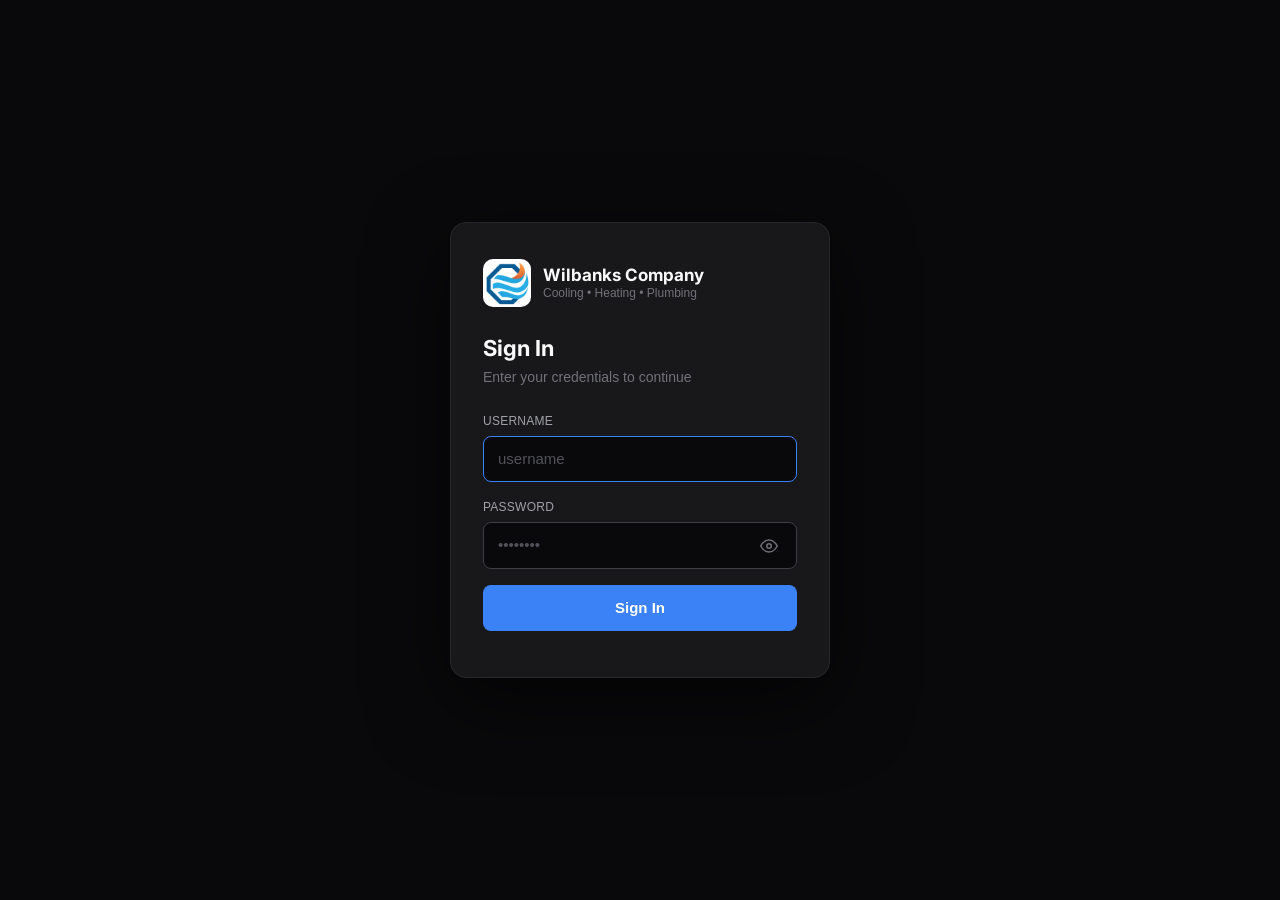
==== commit 8cfad0b2: "wc-v146: sync preview-prodlike with prod (ZIP + QB readback + logo guards) Brings preview-prodlike u" ====
--- a/preview-prodlike/index.html
+++ b/preview-prodlike/index.html
@@ -32,9 +32,9 @@
     <!-- Auth layer must run BEFORE React mounts so window.fetch is patched to inject JWT.
          Lives at /auth-layer.js next to index.html. Required for all authenticated
          direct fetch() calls in patched.tsx and pages/*.tsx that don't pass an Authorization header. -->
-    <script src="./auth-layer.js"></script>
-    <script type="module" crossorigin src="./assets/index-DfUAbgcU.js"></script>
-    <link rel="stylesheet" crossorigin href="./assets/index-DRTZkU6n.css">
+    <script src="./auth-layer.js?v=wc-v146"></script>
+    <script type="module" crossorigin src="./assets/index-CGjfs2qA.js?v=wc-v146"></script>
+    <link rel="stylesheet" crossorigin href="./assets/index-PyTOPI5L.css?v=wc-v146">
     <style>
   html, body { background: #09090b; margin: 0; padding: 0; height: 100%; touch-action: none; }
   body { position: fixed; width: 100%; height: 100%; overflow: hidden; touch-action: none; }
--- a/preview-prodlike/assets/index-PyTOPI5L.css
+++ b/preview-prodlike/assets/index-PyTOPI5L.css
@@ -0,0 +1 @@
+@import"https://fonts.googleapis.com/css2?family=Inter:wght@300..700&family=DM+Sans:wght@400..700&display=swap";*,:before,:after{--tw-border-spacing-x: 0;--tw-border-spacing-y: 0;--tw-translate-x: 0;--tw-translate-y: 0;--tw-rotate: 0;--tw-skew-x: 0;--tw-skew-y: 0;--tw-scale-x: 1;--tw-scale-y: 1;--tw-pan-x: ;--tw-pan-y: ;--tw-pinch-zoom: ;--tw-scroll-snap-strictness: proximity;--tw-gradient-from-position: ;--tw-gradient-via-position: ;--tw-gradient-to-position: ;--tw-ordinal: ;--tw-slashed-zero: ;--tw-numeric-figure: ;--tw-numeric-spacing: ;--tw-numeric-fraction: ;--tw-ring-inset: ;--tw-ring-offset-width: 0px;--tw-ring-offset-color: #fff;--tw-ring-color: rgb(59 130 246 / .5);--tw-ring-offset-shadow: 0 0 #0000;--tw-ring-shadow: 0 0 #0000;--tw-shadow: 0 0 #0000;--tw-shadow-colored: 0 0 #0000;--tw-blur: ;--tw-brightness: ;--tw-contrast: ;--tw-grayscale: ;--tw-hue-rotate: ;--tw-invert: ;--tw-saturate: ;--tw-sepia: ;--tw-drop-shadow: ;--tw-backdrop-blur: ;--tw-backdrop-brightness: ;--tw-backdrop-contrast: ;--tw-backdrop-grayscale: ;--tw-backdrop-hue-rotate: ;--tw-backdrop-invert: ;--tw-backdrop-opacity: ;--tw-backdrop-saturate: ;--tw-backdrop-sepia: ;--tw-contain-size: ;--tw-contain-layout: ;--tw-contain-paint: ;--tw-contain-style: }::backdrop{--tw-border-spacing-x: 0;--tw-border-spacing-y: 0;--tw-translate-x: 0;--tw-translate-y: 0;--tw-rotate: 0;--tw-skew-x: 0;--tw-skew-y: 0;--tw-scale-x: 1;--tw-scale-y: 1;--tw-pan-x: ;--tw-pan-y: ;--tw-pinch-zoom: ;--tw-scroll-snap-strictness: proximity;--tw-gradient-from-position: ;--tw-gradient-via-position: ;--tw-gradient-to-position: ;--tw-ordinal: ;--tw-slashed-zero: ;--tw-numeric-figure: ;--tw-numeric-spacing: ;--tw-numeric-fraction: ;--tw-ring-inset: ;--tw-ring-offset-width: 0px;--tw-ring-offset-color: #fff;--tw-ring-color: rgb(59 130 246 / .5);--tw-ring-offset-shadow: 0 0 #0000;--tw-ring-shadow: 0 0 #0000;--tw-shadow: 0 0 #0000;--tw-shadow-colored: 0 0 #0000;--tw-blur: ;--tw-brightness: ;--tw-contrast: ;--tw-grayscale: ;--tw-hue-rotate: ;--tw-invert: ;--tw-saturate: ;--tw-sepia: ;--tw-drop-shadow: ;--tw-backdrop-blur: ;--tw-backdrop-brightness: ;--tw-backdrop-contrast: ;--tw-backdrop-grayscale: ;--tw-backdrop-hue-rotate: ;--tw-backdrop-invert: ;--tw-backdrop-opacity: ;--tw-backdrop-saturate: ;--tw-backdrop-sepia: ;--tw-contain-size: ;--tw-contain-layout: ;--tw-contain-paint: ;--tw-contain-style: }*,:before,:after{box-sizing:border-box;border-width:0;border-style:solid;border-color:#e5e7eb}:before,:after{--tw-content: ""}html,:host{line-height:1.5;-webkit-text-size-adjust:100%;-moz-tab-size:4;-o-tab-size:4;tab-size:4;font-family:var(--font-sans);font-feature-settings:normal;font-variation-settings:normal;-webkit-tap-highlight-color:transparent}body{margin:0;line-height:inherit}hr{height:0;color:inherit;border-top-width:1px}abbr:where([title]){-webkit-text-decoration:underline dotted;text-decoration:underline dotted}h1,h2,h3,h4,h5,h6{font-size:inherit;font-weight:inherit}a{color:inherit;text-decoration:inherit}b,strong{font-weight:bolder}code,kbd,samp,pre{font-family:var(--font-mono);font-feature-settings:normal;font-variation-settings:normal;font-size:1em}small{font-size:80%}sub,sup{font-size:75%;line-height:0;position:relative;vertical-align:baseline}sub{bottom:-.25em}sup{top:-.5em}table{text-indent:0;border-color:inherit;border-collapse:collapse}button,input,optgroup,select,textarea{font-family:inherit;font-feature-settings:inherit;font-variation-settings:inherit;font-size:100%;font-weight:inherit;line-height:inherit;letter-spacing:inherit;color:inherit;margin:0;padding:0}button,select{text-transform:none}button,input:where([type=button]),input:where([type=reset]),input:where([type=submit]){-webkit-appearance:button;background-color:transparent;background-image:none}:-moz-focusring{outline:auto}:-moz-ui-invalid{box-shadow:none}progress{vertical-align:baseline}::-webkit-inner-spin-button,::-webkit-outer-spin-button{height:auto}[type=search]{-webkit-appearance:textfield;outline-offset:-2px}::-webkit-search-decoration{-webkit-appearance:none}::-webkit-file-upload-button{-webkit-appearance:button;font:inherit}summary{display:list-item}blockquote,dl,dd,h1,h2,h3,h4,h5,h6,hr,figure,p,pre{margin:0}fieldset{margin:0;padding:0}legend{padding:0}ol,ul,menu{list-style:none;margin:0;padding:0}dialog{padding:0}textarea{resize:vertical}input::-moz-placeholder,textarea::-moz-placeholder{opacity:1;color:#9ca3af}input::placeholder,textarea::placeholder{opacity:1;color:#9ca3af}button,[role=button]{cursor:pointer}:disabled{cursor:default}img,svg,video,canvas,audio,iframe,embed,object{display:block;vertical-align:middle}img,video{max-width:100%;height:auto}[hidden]:where(:not([hidden=until-found])){display:none}:root{--background: 0 0% 100%;--foreground: 214 40% 8%;--card: 0 0% 100%;--card-foreground: 214 40% 12%;--popover: 0 0% 100%;--popover-foreground: 214 40% 12%;--primary: 214 72% 28%;--primary-foreground: 0 0% 100%;--secondary: 214 20% 92%;--secondary-foreground: 214 40% 20%;--muted: 214 15% 88%;--muted-foreground: 214 15% 30%;--accent: 24 92% 50%;--accent-foreground: 0 0% 100%;--destructive: 0 72% 51%;--destructive-foreground: 0 0% 100%;--border: 214 16% 72%;--input: 214 16% 72%;--ring: 214 72% 28%;--radius: .5rem;--status-scheduled: 214 72% 28%;--status-completed: 140 60% 32%;--status-cancelled: 0 72% 51%;--hvac: 24 92% 50%;--plumbing: 199 80% 40%}.dark{--background: 214 30% 8%;--foreground: 214 10% 92%;--card: 214 25% 11%;--card-foreground: 214 10% 92%;--popover: 214 25% 11%;--popover-foreground: 214 10% 92%;--primary: 214 72% 55%;--primary-foreground: 0 0% 100%;--secondary: 214 20% 16%;--secondary-foreground: 214 10% 85%;--muted: 214 20% 15%;--muted-foreground: 214 10% 55%;--accent: 24 92% 55%;--accent-foreground: 0 0% 100%;--destructive: 0 72% 60%;--destructive-foreground: 0 0% 100%;--border: 214 20% 22%;--input: 214 20% 22%;--ring: 214 72% 55%}*{--tw-border-opacity: 1;border-color:hsl(var(--border) / var(--tw-border-opacity, 1))}body{--tw-bg-opacity: 1;background-color:hsl(var(--background) / var(--tw-bg-opacity, 1));--tw-text-opacity: 1;color:hsl(var(--foreground) / var(--tw-text-opacity, 1));font-family:DM Sans,Inter,sans-serif;-webkit-font-smoothing:antialiased}h1,h2,h3,h4,h5,h6{font-family:Inter,sans-serif;font-weight:600;line-height:1.2}.container{width:100%}@media(min-width:640px){.container{max-width:640px}}@media(min-width:768px){.container{max-width:768px}}@media(min-width:1024px){.container{max-width:1024px}}@media(min-width:1280px){.container{max-width:1280px}}@media(min-width:1536px){.container{max-width:1536px}}.sr-only{position:absolute;width:1px;height:1px;padding:0;margin:-1px;overflow:hidden;clip:rect(0,0,0,0);white-space:nowrap;border-width:0}.pointer-events-none{pointer-events:none}.pointer-events-auto{pointer-events:auto}.visible{visibility:visible}.invisible{visibility:hidden}.collapse{visibility:collapse}.static{position:static}.fixed{position:fixed}.absolute{position:absolute}.relative{position:relative}.sticky{position:sticky}.inset-0{inset:0}.inset-x-0{left:0;right:0}.inset-y-0{top:0;bottom:0}.-bottom-12{bottom:-3rem}.-left-12{left:-3rem}.-right-12{right:-3rem}.-top-12{top:-3rem}.bottom-0{bottom:0}.left-0{left:0}.left-1{left:.25rem}.left-1\/2{left:50%}.left-2{left:.5rem}.left-3{left:.75rem}.left-64{left:16rem}.left-\[50\%\]{left:50%}.right-0{right:0}.right-1{right:.25rem}.right-2{right:.5rem}.right-3{right:.75rem}.right-4{right:1rem}.top-0{top:0}.top-1{top:.25rem}.top-1\.5{top:.375rem}.top-1\/2{top:50%}.top-2{top:.5rem}.top-3\.5{top:.875rem}.top-4{top:1rem}.top-\[1px\]{top:1px}.top-\[50\%\]{top:50%}.top-\[57px\]{top:57px}.top-\[60\%\]{top:60%}.top-full{top:100%}.z-10{z-index:10}.z-20{z-index:20}.z-30{z-index:30}.z-50{z-index:50}.z-\[10000\]{z-index:10000}.z-\[1000\]{z-index:1000}.z-\[100\]{z-index:100}.z-\[1\]{z-index:1}.z-\[200\]{z-index:200}.z-\[90\]{z-index:90}.z-\[95\]{z-index:95}.z-\[9999\]{z-index:9999}.z-\[99\]{z-index:99}.col-span-1{grid-column:span 1 / span 1}.col-span-2{grid-column:span 2 / span 2}.col-span-5{grid-column:span 5 / span 5}.-mx-1{margin-left:-.25rem;margin-right:-.25rem}.mx-1{margin-left:.25rem;margin-right:.25rem}.mx-1\.5{margin-left:.375rem;margin-right:.375rem}.mx-2{margin-left:.5rem;margin-right:.5rem}.mx-3\.5{margin-left:.875rem;margin-right:.875rem}.mx-4{margin-left:1rem;margin-right:1rem}.mx-auto{margin-left:auto;margin-right:auto}.my-0\.5{margin-top:.125rem;margin-bottom:.125rem}.my-1{margin-top:.25rem;margin-bottom:.25rem}.-ml-4{margin-left:-1rem}.-mt-4{margin-top:-1rem}.-mt-6{margin-top:-1.5rem}.mb-0\.5{margin-bottom:.125rem}.mb-1{margin-bottom:.25rem}.mb-1\.5{margin-bottom:.375rem}.mb-2{margin-bottom:.5rem}.mb-3{margin-bottom:.75rem}.mb-4{margin-bottom:1rem}.mb-5{margin-bottom:1.25rem}.mb-6{margin-bottom:1.5rem}.mb-8{margin-bottom:2rem}.ml-1{margin-left:.25rem}.ml-2{margin-left:.5rem}.ml-5{margin-left:1.25rem}.ml-auto{margin-left:auto}.mr-1{margin-right:.25rem}.mr-1\.5{margin-right:.375rem}.mr-2{margin-right:.5rem}.mr-3{margin-right:.75rem}.mr-auto{margin-right:auto}.mt-0\.5{margin-top:.125rem}.mt-1{margin-top:.25rem}.mt-1\.5{margin-top:.375rem}.mt-2{margin-top:.5rem}.mt-2\.5{margin-top:.625rem}.mt-24{margin-top:6rem}.mt-3{margin-top:.75rem}.mt-4{margin-top:1rem}.mt-5{margin-top:1.25rem}.mt-6{margin-top:1.5rem}.mt-8{margin-top:2rem}.mt-auto{margin-top:auto}.line-clamp-1{overflow:hidden;display:-webkit-box;-webkit-box-orient:vertical;-webkit-line-clamp:1}.line-clamp-2{overflow:hidden;display:-webkit-box;-webkit-box-orient:vertical;-webkit-line-clamp:2}.block{display:block}.inline-block{display:inline-block}.inline{display:inline}.flex{display:flex}.inline-flex{display:inline-flex}.table{display:table}.grid{display:grid}.hidden{display:none}.aspect-square{aspect-ratio:1 / 1}.aspect-video{aspect-ratio:16 / 9}.size-4{width:1rem;height:1rem}.h-0\.5{height:.125rem}.h-1\.5{height:.375rem}.h-10{height:2.5rem}.h-11{height:2.75rem}.h-12{height:3rem}.h-16{height:4rem}.h-2{height:.5rem}.h-2\.5{height:.625rem}.h-20{height:5rem}.h-24{height:6rem}.h-28{height:7rem}.h-3{height:.75rem}.h-3\.5{height:.875rem}.h-4{height:1rem}.h-40{height:10rem}.h-5{height:1.25rem}.h-6{height:1.5rem}.h-7{height:1.75rem}.h-8{height:2rem}.h-9{height:2.25rem}.h-\[1px\]{height:1px}.h-\[var\(--radix-navigation-menu-viewport-height\)\]{height:var(--radix-navigation-menu-viewport-height)}.h-\[var\(--radix-select-trigger-height\)\]{height:var(--radix-select-trigger-height)}.h-auto{height:auto}.h-full{height:100%}.h-px{height:1px}.h-svh{height:100svh}.max-h-64{max-height:16rem}.max-h-72{max-height:18rem}.max-h-\[--radix-context-menu-content-available-height\]{max-height:var(--radix-context-menu-content-available-height)}.max-h-\[--radix-select-content-available-height\]{max-height:var(--radix-select-content-available-height)}.max-h-\[300px\]{max-height:300px}.max-h-\[40vh\]{max-height:40vh}.max-h-\[50vh\]{max-height:50vh}.max-h-\[60vh\]{max-height:60vh}.max-h-\[70vh\]{max-height:70vh}.max-h-\[80vh\]{max-height:80vh}.max-h-\[90vh\]{max-height:90vh}.max-h-\[var\(--radix-dropdown-menu-content-available-height\)\]{max-height:var(--radix-dropdown-menu-content-available-height)}.max-h-screen{max-height:100vh}.min-h-0{min-height:0px}.min-h-10{min-height:2.5rem}.min-h-64{min-height:16rem}.min-h-8{min-height:2rem}.min-h-9{min-height:2.25rem}.min-h-\[32px\]{min-height:32px}.min-h-\[44px\]{min-height:44px}.min-h-\[48px\]{min-height:48px}.min-h-\[56px\]{min-height:56px}.min-h-\[60px\]{min-height:60px}.min-h-\[80px\]{min-height:80px}.min-h-full{min-height:100%}.min-h-screen{min-height:100vh}.min-h-svh{min-height:100svh}.w-0{width:0px}.w-1{width:.25rem}.w-10{width:2.5rem}.w-11{width:2.75rem}.w-12{width:3rem}.w-16{width:4rem}.w-2{width:.5rem}.w-2\.5{width:.625rem}.w-20{width:5rem}.w-24{width:6rem}.w-28{width:7rem}.w-3{width:.75rem}.w-3\.5{width:.875rem}.w-3\/4{width:75%}.w-32{width:8rem}.w-36{width:9rem}.w-4{width:1rem}.w-44{width:11rem}.w-5{width:1.25rem}.w-6{width:1.5rem}.w-64{width:16rem}.w-7{width:1.75rem}.w-72{width:18rem}.w-8{width:2rem}.w-9{width:2.25rem}.w-\[100px\]{width:100px}.w-\[1px\]{width:1px}.w-\[260px\]{width:260px}.w-\[var\(--sidebar-width\)\]{width:var(--sidebar-width)}.w-auto{width:auto}.w-fit{width:-moz-fit-content;width:fit-content}.w-full{width:100%}.w-max{width:-moz-max-content;width:max-content}.w-px{width:1px}.min-w-0{min-width:0px}.min-w-10{min-width:2.5rem}.min-w-11{min-width:2.75rem}.min-w-48{min-width:12rem}.min-w-5{min-width:1.25rem}.min-w-9{min-width:2.25rem}.min-w-\[12rem\]{min-width:12rem}.min-w-\[44px\]{min-width:44px}.min-w-\[56px\]{min-width:56px}.min-w-\[8rem\]{min-width:8rem}.min-w-\[var\(--radix-select-trigger-width\)\]{min-width:var(--radix-select-trigger-width)}.max-w-2xl{max-width:42rem}.max-w-3xl{max-width:48rem}.max-w-4xl{max-width:56rem}.max-w-7xl{max-width:80rem}.max-w-\[140px\]{max-width:140px}.max-w-\[160px\]{max-width:160px}.max-w-\[85\%\]{max-width:85%}.max-w-\[var\(--skeleton-width\)\]{max-width:var(--skeleton-width)}.max-w-lg{max-width:32rem}.max-w-max{max-width:-moz-max-content;max-width:max-content}.max-w-md{max-width:28rem}.max-w-sm{max-width:24rem}.max-w-xs{max-width:20rem}.flex-1{flex:1 1 0%}.flex-shrink-0,.shrink-0{flex-shrink:0}.grow{flex-grow:1}.grow-0{flex-grow:0}.basis-full{flex-basis:100%}.caption-bottom{caption-side:bottom}.border-collapse{border-collapse:collapse}.origin-\[--radix-context-menu-content-transform-origin\]{transform-origin:var(--radix-context-menu-content-transform-origin)}.origin-\[--radix-dropdown-menu-content-transform-origin\]{transform-origin:var(--radix-dropdown-menu-content-transform-origin)}.origin-\[--radix-hover-card-content-transform-origin\]{transform-origin:var(--radix-hover-card-content-transform-origin)}.origin-\[--radix-menubar-content-transform-origin\]{transform-origin:var(--radix-menubar-content-transform-origin)}.origin-\[--radix-popover-content-transform-origin\]{transform-origin:var(--radix-popover-content-transform-origin)}.origin-\[--radix-select-content-transform-origin\]{transform-origin:var(--radix-select-content-transform-origin)}.origin-\[--radix-tooltip-content-transform-origin\]{transform-origin:var(--radix-tooltip-content-transform-origin)}.-translate-x-1\/2{--tw-translate-x: -50%;transform:translate(var(--tw-translate-x),var(--tw-translate-y)) rotate(var(--tw-rotate)) skew(var(--tw-skew-x)) skewY(var(--tw-skew-y)) scaleX(var(--tw-scale-x)) scaleY(var(--tw-scale-y))}.-translate-x-px{--tw-translate-x: -1px;transform:translate(var(--tw-translate-x),var(--tw-translate-y)) rotate(var(--tw-rotate)) skew(var(--tw-skew-x)) skewY(var(--tw-skew-y)) scaleX(var(--tw-scale-x)) scaleY(var(--tw-scale-y))}.-translate-y-1\/2{--tw-translate-y: -50%;transform:translate(var(--tw-translate-x),var(--tw-translate-y)) rotate(var(--tw-rotate)) skew(var(--tw-skew-x)) skewY(var(--tw-skew-y)) scaleX(var(--tw-scale-x)) scaleY(var(--tw-scale-y))}.translate-x-0{--tw-translate-x: 0px;transform:translate(var(--tw-translate-x),var(--tw-translate-y)) rotate(var(--tw-rotate)) skew(var(--tw-skew-x)) skewY(var(--tw-skew-y)) scaleX(var(--tw-scale-x)) scaleY(var(--tw-scale-y))}.translate-x-5{--tw-translate-x: 1.25rem;transform:translate(var(--tw-translate-x),var(--tw-translate-y)) rotate(var(--tw-rotate)) skew(var(--tw-skew-x)) skewY(var(--tw-skew-y)) scaleX(var(--tw-scale-x)) scaleY(var(--tw-scale-y))}.translate-x-\[-50\%\]{--tw-translate-x: -50%;transform:translate(var(--tw-translate-x),var(--tw-translate-y)) rotate(var(--tw-rotate)) skew(var(--tw-skew-x)) skewY(var(--tw-skew-y)) scaleX(var(--tw-scale-x)) scaleY(var(--tw-scale-y))}.translate-x-px{--tw-translate-x: 1px;transform:translate(var(--tw-translate-x),var(--tw-translate-y)) rotate(var(--tw-rotate)) skew(var(--tw-skew-x)) skewY(var(--tw-skew-y)) scaleX(var(--tw-scale-x)) scaleY(var(--tw-scale-y))}.translate-y-\[-50\%\]{--tw-translate-y: -50%;transform:translate(var(--tw-translate-x),var(--tw-translate-y)) rotate(var(--tw-rotate)) skew(var(--tw-skew-x)) skewY(var(--tw-skew-y)) scaleX(var(--tw-scale-x)) scaleY(var(--tw-scale-y))}.rotate-45{--tw-rotate: 45deg;transform:translate(var(--tw-translate-x),var(--tw-translate-y)) rotate(var(--tw-rotate)) skew(var(--tw-skew-x)) skewY(var(--tw-skew-y)) scaleX(var(--tw-scale-x)) scaleY(var(--tw-scale-y))}.rotate-90{--tw-rotate: 90deg;transform:translate(var(--tw-translate-x),var(--tw-translate-y)) rotate(var(--tw-rotate)) skew(var(--tw-skew-x)) skewY(var(--tw-skew-y)) scaleX(var(--tw-scale-x)) scaleY(var(--tw-scale-y))}.transform{transform:translate(var(--tw-translate-x),var(--tw-translate-y)) rotate(var(--tw-rotate)) skew(var(--tw-skew-x)) skewY(var(--tw-skew-y)) scaleX(var(--tw-scale-x)) scaleY(var(--tw-scale-y))}@keyframes pulse{50%{opacity:.5}}.animate-pulse{animation:pulse 2s cubic-bezier(.4,0,.6,1) infinite}@keyframes spin{to{transform:rotate(360deg)}}.animate-spin{animation:spin 1s linear infinite}.cursor-default{cursor:default}.cursor-grab{cursor:grab}.cursor-move{cursor:move}.cursor-not-allowed{cursor:not-allowed}.cursor-pointer{cursor:pointer}.touch-none{touch-action:none}.select-none{-webkit-user-select:none;-moz-user-select:none;user-select:none}.resize-none{resize:none}.resize{resize:both}.list-inside{list-style-position:inside}.list-decimal{list-style-type:decimal}.list-disc{list-style-type:disc}.list-none{list-style-type:none}.grid-cols-1{grid-template-columns:repeat(1,minmax(0,1fr))}.grid-cols-12{grid-template-columns:repeat(12,minmax(0,1fr))}.grid-cols-2{grid-template-columns:repeat(2,minmax(0,1fr))}.grid-cols-3{grid-template-columns:repeat(3,minmax(0,1fr))}.grid-cols-5{grid-template-columns:repeat(5,minmax(0,1fr))}.grid-cols-7{grid-template-columns:repeat(7,minmax(0,1fr))}.grid-cols-8{grid-template-columns:repeat(8,minmax(0,1fr))}.grid-cols-\[1fr_60px_90px\]{grid-template-columns:1fr 60px 90px}.flex-row{flex-direction:row}.flex-col{flex-direction:column}.flex-col-reverse{flex-direction:column-reverse}.flex-wrap{flex-wrap:wrap}.items-start{align-items:flex-start}.items-end{align-items:flex-end}.items-center{align-items:center}.items-baseline{align-items:baseline}.items-stretch{align-items:stretch}.justify-start{justify-content:flex-start}.justify-end{justify-content:flex-end}.justify-center{justify-content:center}.justify-between{justify-content:space-between}.gap-0\.5{gap:.125rem}.gap-1{gap:.25rem}.gap-1\.5{gap:.375rem}.gap-2{gap:.5rem}.gap-2\.5{gap:.625rem}.gap-3{gap:.75rem}.gap-4{gap:1rem}.gap-6{gap:1.5rem}.gap-x-2{-moz-column-gap:.5rem;column-gap:.5rem}.gap-x-3{-moz-column-gap:.75rem;column-gap:.75rem}.gap-y-0\.5{row-gap:.125rem}.space-x-1>:not([hidden])~:not([hidden]){--tw-space-x-reverse: 0;margin-right:calc(.25rem * var(--tw-space-x-reverse));margin-left:calc(.25rem * calc(1 - var(--tw-space-x-reverse)))}.space-x-4>:not([hidden])~:not([hidden]){--tw-space-x-reverse: 0;margin-right:calc(1rem * var(--tw-space-x-reverse));margin-left:calc(1rem * calc(1 - var(--tw-space-x-reverse)))}.space-y-0\.5>:not([hidden])~:not([hidden]){--tw-space-y-reverse: 0;margin-top:calc(.125rem * calc(1 - var(--tw-space-y-reverse)));margin-bottom:calc(.125rem * var(--tw-space-y-reverse))}.space-y-1>:not([hidden])~:not([hidden]){--tw-space-y-reverse: 0;margin-top:calc(.25rem * calc(1 - var(--tw-space-y-reverse)));margin-bottom:calc(.25rem * var(--tw-space-y-reverse))}.space-y-1\.5>:not([hidden])~:not([hidden]){--tw-space-y-reverse: 0;margin-top:calc(.375rem * calc(1 - var(--tw-space-y-reverse)));margin-bottom:calc(.375rem * var(--tw-space-y-reverse))}.space-y-2>:not([hidden])~:not([hidden]){--tw-space-y-reverse: 0;margin-top:calc(.5rem * calc(1 - var(--tw-space-y-reverse)));margin-bottom:calc(.5rem * var(--tw-space-y-reverse))}.space-y-3>:not([hidden])~:not([hidden]){--tw-space-y-reverse: 0;margin-top:calc(.75rem * calc(1 - var(--tw-space-y-reverse)));margin-bottom:calc(.75rem * var(--tw-space-y-reverse))}.space-y-4>:not([hidden])~:not([hidden]){--tw-space-y-reverse: 0;margin-top:calc(1rem * calc(1 - var(--tw-space-y-reverse)));margin-bottom:calc(1rem * var(--tw-space-y-reverse))}.space-y-5>:not([hidden])~:not([hidden]){--tw-space-y-reverse: 0;margin-top:calc(1.25rem * calc(1 - var(--tw-space-y-reverse)));margin-bottom:calc(1.25rem * var(--tw-space-y-reverse))}.space-y-6>:not([hidden])~:not([hidden]){--tw-space-y-reverse: 0;margin-top:calc(1.5rem * calc(1 - var(--tw-space-y-reverse)));margin-bottom:calc(1.5rem * var(--tw-space-y-reverse))}.divide-y>:not([hidden])~:not([hidden]){--tw-divide-y-reverse: 0;border-top-width:calc(1px * calc(1 - var(--tw-divide-y-reverse)));border-bottom-width:calc(1px * var(--tw-divide-y-reverse))}.divide-border>:not([hidden])~:not([hidden]){--tw-divide-opacity: 1;border-color:hsl(var(--border) / var(--tw-divide-opacity, 1))}.self-start{align-self:flex-start}.self-end{align-self:flex-end}.self-center{align-self:center}.overflow-auto{overflow:auto}.overflow-hidden{overflow:hidden}.overflow-visible{overflow:visible}.overflow-x-auto{overflow-x:auto}.overflow-y-auto{overflow-y:auto}.overflow-x-hidden{overflow-x:hidden}.truncate{overflow:hidden;text-overflow:ellipsis;white-space:nowrap}.whitespace-nowrap{white-space:nowrap}.whitespace-pre-wrap{white-space:pre-wrap}.break-words{overflow-wrap:break-word}.break-all{word-break:break-all}.rounded{border-radius:.25rem}.rounded-2xl{border-radius:1rem}.rounded-\[2px\]{border-radius:2px}.rounded-\[inherit\]{border-radius:inherit}.rounded-full{border-radius:9999px}.rounded-lg{border-radius:.5625rem}.rounded-md{border-radius:.375rem}.rounded-sm{border-radius:.1875rem}.rounded-xl{border-radius:.75rem}.rounded-l-md{border-top-left-radius:.375rem;border-bottom-left-radius:.375rem}.rounded-r-md{border-top-right-radius:.375rem;border-bottom-right-radius:.375rem}.rounded-t-\[10px\]{border-top-left-radius:10px;border-top-right-radius:10px}.rounded-tl-sm{border-top-left-radius:.1875rem}.border{border-width:1px}.border-0{border-width:0px}.border-2{border-width:2px}.border-\[1\.5px\]{border-width:1.5px}.border-y{border-top-width:1px;border-bottom-width:1px}.border-b{border-bottom-width:1px}.border-l{border-left-width:1px}.border-l-4{border-left-width:4px}.border-r{border-right-width:1px}.border-t{border-top-width:1px}.border-dashed{border-style:dashed}.border-\[--color-border\]{border-color:var(--color-border)}.border-amber-200{--tw-border-opacity: 1;border-color:rgb(253 230 138 / var(--tw-border-opacity, 1))}.border-amber-500{--tw-border-opacity: 1;border-color:rgb(245 158 11 / var(--tw-border-opacity, 1))}.border-amber-500\/20{border-color:#f59e0b33}.border-amber-500\/30{border-color:#f59e0b4d}.border-amber-500\/40{border-color:#f59e0b66}.border-blue-200{--tw-border-opacity: 1;border-color:rgb(191 219 254 / var(--tw-border-opacity, 1))}.border-blue-500{--tw-border-opacity: 1;border-color:rgb(59 130 246 / var(--tw-border-opacity, 1))}.border-blue-500\/20{border-color:#3b82f633}.border-blue-500\/30{border-color:#3b82f64d}.border-border{--tw-border-opacity: 1;border-color:hsl(var(--border) / var(--tw-border-opacity, 1))}.border-border\/40{border-color:hsl(var(--border) / .4)}.border-border\/50{border-color:hsl(var(--border) / .5)}.border-card-border{--tw-border-opacity: 1;border-color:hsl(var(--card-border) / var(--tw-border-opacity, 1))}.border-current{border-color:currentColor}.border-destructive{--tw-border-opacity: 1;border-color:hsl(var(--destructive) / var(--tw-border-opacity, 1))}.border-destructive-border{border-color:var(--destructive-border)}.border-destructive\/30{border-color:hsl(var(--destructive) / .3)}.border-destructive\/40{border-color:hsl(var(--destructive) / .4)}.border-destructive\/50{border-color:hsl(var(--destructive) / .5)}.border-emerald-200{--tw-border-opacity: 1;border-color:rgb(167 243 208 / var(--tw-border-opacity, 1))}.border-emerald-500\/20{border-color:#10b98133}.border-emerald-500\/30{border-color:#10b9814d}.border-emerald-500\/40{border-color:#10b98166}.border-green-500\/30{border-color:#22c55e4d}.border-green-500\/40{border-color:#22c55e66}.border-green-500\/50{border-color:#22c55e80}.border-input{--tw-border-opacity: 1;border-color:hsl(var(--input) / var(--tw-border-opacity, 1))}.border-orange-200{--tw-border-opacity: 1;border-color:rgb(254 215 170 / var(--tw-border-opacity, 1))}.border-primary{--tw-border-opacity: 1;border-color:hsl(var(--primary) / var(--tw-border-opacity, 1))}.border-primary-border{border-color:var(--primary-border)}.border-primary\/20{border-color:hsl(var(--primary) / .2)}.border-primary\/40{border-color:hsl(var(--primary) / .4)}.border-purple-200{--tw-border-opacity: 1;border-color:rgb(233 213 255 / var(--tw-border-opacity, 1))}.border-purple-500\/30{border-color:#a855f74d}.border-red-200{--tw-border-opacity: 1;border-color:rgb(254 202 202 / var(--tw-border-opacity, 1))}.border-red-500{--tw-border-opacity: 1;border-color:rgb(239 68 68 / var(--tw-border-opacity, 1))}.border-red-500\/30{border-color:#ef44444d}.border-rose-200{--tw-border-opacity: 1;border-color:rgb(254 205 211 / var(--tw-border-opacity, 1))}.border-secondary-border{border-color:var(--secondary-border)}.border-sidebar-border{--tw-border-opacity: 1;border-color:hsl(var(--sidebar-border) / var(--tw-border-opacity, 1))}.border-sky-500\/40{border-color:#0ea5e966}.border-transparent{border-color:transparent}.border-yellow-200{--tw-border-opacity: 1;border-color:rgb(254 240 138 / var(--tw-border-opacity, 1))}.border-l-blue-500\/60{border-left-color:#3b82f699}.border-l-emerald-500\/60{border-left-color:#10b98199}.border-l-transparent{border-left-color:transparent}.border-t-transparent{border-top-color:transparent}.bg-\[\#2CA01C\]{--tw-bg-opacity: 1;background-color:rgb(44 160 28 / var(--tw-bg-opacity, 1))}.bg-\[\#2CA01C\]\/10{background-color:#2ca01c1a}.bg-\[--color-bg\]{background-color:var(--color-bg)}.bg-accent{--tw-bg-opacity: 1;background-color:hsl(var(--accent) / var(--tw-bg-opacity, 1))}.bg-amber-100{--tw-bg-opacity: 1;background-color:rgb(254 243 199 / var(--tw-bg-opacity, 1))}.bg-amber-500\/10{background-color:#f59e0b1a}.bg-amber-500\/15{background-color:#f59e0b26}.bg-amber-500\/5{background-color:#f59e0b0d}.bg-background{--tw-bg-opacity: 1;background-color:hsl(var(--background) / var(--tw-bg-opacity, 1))}.bg-background\/95{background-color:hsl(var(--background) / .95)}.bg-black\/30{background-color:#0000004d}.bg-black\/60{background-color:#0009}.bg-black\/80{background-color:#000c}.bg-blue-100{--tw-bg-opacity: 1;background-color:rgb(219 234 254 / var(--tw-bg-opacity, 1))}.bg-blue-500{--tw-bg-opacity: 1;background-color:rgb(59 130 246 / var(--tw-bg-opacity, 1))}.bg-blue-500\/10{background-color:#3b82f61a}.bg-blue-500\/15{background-color:#3b82f626}.bg-blue-500\/20{background-color:#3b82f633}.bg-blue-500\/5{background-color:#3b82f60d}.bg-border{--tw-bg-opacity: 1;background-color:hsl(var(--border) / var(--tw-bg-opacity, 1))}.bg-border\/50{background-color:hsl(var(--border) / .5)}.bg-card{--tw-bg-opacity: 1;background-color:hsl(var(--card) / var(--tw-bg-opacity, 1))}.bg-card\/50{background-color:hsl(var(--card) / .5)}.bg-destructive{--tw-bg-opacity: 1;background-color:hsl(var(--destructive) / var(--tw-bg-opacity, 1))}.bg-destructive\/10{background-color:hsl(var(--destructive) / .1)}.bg-emerald-100{--tw-bg-opacity: 1;background-color:rgb(209 250 229 / var(--tw-bg-opacity, 1))}.bg-emerald-500\/10{background-color:#10b9811a}.bg-emerald-500\/5{background-color:#10b9810d}.bg-emerald-600{--tw-bg-opacity: 1;background-color:rgb(5 150 105 / var(--tw-bg-opacity, 1))}.bg-foreground{--tw-bg-opacity: 1;background-color:hsl(var(--foreground) / var(--tw-bg-opacity, 1))}.bg-gray-50{--tw-bg-opacity: 1;background-color:rgb(249 250 251 / var(--tw-bg-opacity, 1))}.bg-gray-500\/15{background-color:#6b728026}.bg-green-100{--tw-bg-opacity: 1;background-color:rgb(220 252 231 / var(--tw-bg-opacity, 1))}.bg-green-500\/15{background-color:#22c55e26}.bg-green-500\/20{background-color:#22c55e33}.bg-green-500\/5{background-color:#22c55e0d}.bg-green-600{--tw-bg-opacity: 1;background-color:rgb(22 163 74 / var(--tw-bg-opacity, 1))}.bg-muted{--tw-bg-opacity: 1;background-color:hsl(var(--muted) / var(--tw-bg-opacity, 1))}.bg-muted\/20{background-color:hsl(var(--muted) / .2)}.bg-muted\/30{background-color:hsl(var(--muted) / .3)}.bg-muted\/40{background-color:hsl(var(--muted) / .4)}.bg-muted\/50{background-color:hsl(var(--muted) / .5)}.bg-muted\/60{background-color:hsl(var(--muted) / .6)}.bg-orange-100{--tw-bg-opacity: 1;background-color:rgb(255 237 213 / var(--tw-bg-opacity, 1))}.bg-orange-100\/70{background-color:#ffedd5b3}.bg-popover{--tw-bg-opacity: 1;background-color:hsl(var(--popover) / var(--tw-bg-opacity, 1))}.bg-primary{--tw-bg-opacity: 1;background-color:hsl(var(--primary) / var(--tw-bg-opacity, 1))}.bg-primary\/10{background-color:hsl(var(--primary) / .1)}.bg-primary\/15{background-color:hsl(var(--primary) / .15)}.bg-primary\/5{background-color:hsl(var(--primary) / .05)}.bg-primary\/70{background-color:hsl(var(--primary) / .7)}.bg-purple-100{--tw-bg-opacity: 1;background-color:rgb(243 232 255 / var(--tw-bg-opacity, 1))}.bg-purple-500\/15{background-color:#a855f726}.bg-red-100{--tw-bg-opacity: 1;background-color:rgb(254 226 226 / var(--tw-bg-opacity, 1))}.bg-red-500\/15{background-color:#ef444426}.bg-red-500\/5{background-color:#ef44440d}.bg-rose-100{--tw-bg-opacity: 1;background-color:rgb(255 228 230 / var(--tw-bg-opacity, 1))}.bg-secondary{--tw-bg-opacity: 1;background-color:hsl(var(--secondary) / var(--tw-bg-opacity, 1))}.bg-sidebar{--tw-bg-opacity: 1;background-color:hsl(var(--sidebar) / var(--tw-bg-opacity, 1))}.bg-sidebar-border{--tw-bg-opacity: 1;background-color:hsl(var(--sidebar-border) / var(--tw-bg-opacity, 1))}.bg-sky-100{--tw-bg-opacity: 1;background-color:rgb(224 242 254 / var(--tw-bg-opacity, 1))}.bg-sky-50\/60{background-color:#f0f9ff99}.bg-slate-600{--tw-bg-opacity: 1;background-color:rgb(71 85 105 / var(--tw-bg-opacity, 1))}.bg-transparent{background-color:transparent}.bg-white{--tw-bg-opacity: 1;background-color:rgb(255 255 255 / var(--tw-bg-opacity, 1))}.bg-yellow-100{--tw-bg-opacity: 1;background-color:rgb(254 249 195 / var(--tw-bg-opacity, 1))}.bg-yellow-500{--tw-bg-opacity: 1;background-color:rgb(234 179 8 / var(--tw-bg-opacity, 1))}.bg-yellow-500\/20{background-color:#eab30833}.fill-current{fill:currentColor}.object-contain{-o-object-fit:contain;object-fit:contain}.object-cover{-o-object-fit:cover;object-fit:cover}.p-0{padding:0}.p-0\.5{padding:.125rem}.p-1{padding:.25rem}.p-1\.5{padding:.375rem}.p-10{padding:2.5rem}.p-2{padding:.5rem}.p-2\.5{padding:.625rem}.p-3{padding:.75rem}.p-4{padding:1rem}.p-5{padding:1.25rem}.p-6{padding:1.5rem}.p-\[1px\]{padding:1px}.px-1{padding-left:.25rem;padding-right:.25rem}.px-1\.5{padding-left:.375rem;padding-right:.375rem}.px-2{padding-left:.5rem;padding-right:.5rem}.px-2\.5{padding-left:.625rem;padding-right:.625rem}.px-3{padding-left:.75rem;padding-right:.75rem}.px-4{padding-left:1rem;padding-right:1rem}.px-5{padding-left:1.25rem;padding-right:1.25rem}.px-6{padding-left:1.5rem;padding-right:1.5rem}.px-8{padding-left:2rem;padding-right:2rem}.py-0{padding-top:0;padding-bottom:0}.py-0\.5{padding-top:.125rem;padding-bottom:.125rem}.py-1{padding-top:.25rem;padding-bottom:.25rem}.py-1\.5{padding-top:.375rem;padding-bottom:.375rem}.py-16{padding-top:4rem;padding-bottom:4rem}.py-2{padding-top:.5rem;padding-bottom:.5rem}.py-2\.5{padding-top:.625rem;padding-bottom:.625rem}.py-20{padding-top:5rem;padding-bottom:5rem}.py-3{padding-top:.75rem;padding-bottom:.75rem}.py-3\.5{padding-top:.875rem;padding-bottom:.875rem}.py-4{padding-top:1rem;padding-bottom:1rem}.py-6{padding-top:1.5rem;padding-bottom:1.5rem}.py-8{padding-top:2rem;padding-bottom:2rem}.pb-0\.5{padding-bottom:.125rem}.pb-1{padding-bottom:.25rem}.pb-1\.5{padding-bottom:.375rem}.pb-24{padding-bottom:6rem}.pb-3{padding-bottom:.75rem}.pb-4{padding-bottom:1rem}.pb-\[180px\]{padding-bottom:180px}.pl-0\.5{padding-left:.125rem}.pl-1{padding-left:.25rem}.pl-2{padding-left:.5rem}.pl-2\.5{padding-left:.625rem}.pl-4{padding-left:1rem}.pl-5{padding-left:1.25rem}.pl-8{padding-left:2rem}.pl-9{padding-left:2.25rem}.pr-1{padding-right:.25rem}.pr-2{padding-right:.5rem}.pr-2\.5{padding-right:.625rem}.pr-3{padding-right:.75rem}.pr-8{padding-right:2rem}.pr-9{padding-right:2.25rem}.pt-0{padding-top:0}.pt-0\.5{padding-top:.125rem}.pt-1{padding-top:.25rem}.pt-2{padding-top:.5rem}.pt-3{padding-top:.75rem}.pt-4{padding-top:1rem}.pt-5{padding-top:1.25rem}.pt-6{padding-top:1.5rem}.pt-7{padding-top:1.75rem}.pt-\[80px\]{padding-top:80px}.text-left{text-align:left}.text-center{text-align:center}.text-right{text-align:right}.align-top{vertical-align:top}.align-middle{vertical-align:middle}.font-mono{font-family:var(--font-mono)}.text-2xl{font-size:1.5rem;line-height:2rem}.text-\[0\.8rem\]{font-size:.8rem}.text-\[10px\]{font-size:10px}.text-\[11px\]{font-size:11px}.text-\[12px\]{font-size:12px}.text-\[9px\]{font-size:9px}.text-base{font-size:1rem;line-height:1.5rem}.text-lg{font-size:1.125rem;line-height:1.75rem}.text-sm{font-size:.875rem;line-height:1.25rem}.text-xl{font-size:1.25rem;line-height:1.75rem}.text-xs{font-size:.75rem;line-height:1rem}.font-black{font-weight:900}.font-bold{font-weight:700}.font-extrabold{font-weight:800}.font-medium{font-weight:500}.font-normal{font-weight:400}.font-semibold{font-weight:600}.uppercase{text-transform:uppercase}.capitalize{text-transform:capitalize}.italic{font-style:italic}.tabular-nums{--tw-numeric-spacing: tabular-nums;font-variant-numeric:var(--tw-ordinal) var(--tw-slashed-zero) var(--tw-numeric-figure) var(--tw-numeric-spacing) var(--tw-numeric-fraction)}.leading-none{line-height:1}.leading-relaxed{line-height:1.625}.leading-snug{line-height:1.375}.leading-tight{line-height:1.25}.tracking-tight{letter-spacing:-.025em}.tracking-wide{letter-spacing:.025em}.tracking-widest{letter-spacing:.1em}.text-\[\#2CA01C\]{--tw-text-opacity: 1;color:rgb(44 160 28 / var(--tw-text-opacity, 1))}.text-accent{--tw-text-opacity: 1;color:hsl(var(--accent) / var(--tw-text-opacity, 1))}.text-accent-foreground{--tw-text-opacity: 1;color:hsl(var(--accent-foreground) / var(--tw-text-opacity, 1))}.text-amber-400{--tw-text-opacity: 1;color:rgb(251 191 36 / var(--tw-text-opacity, 1))}.text-amber-500{--tw-text-opacity: 1;color:rgb(245 158 11 / var(--tw-text-opacity, 1))}.text-amber-600{--tw-text-opacity: 1;color:rgb(217 119 6 / var(--tw-text-opacity, 1))}.text-amber-700{--tw-text-opacity: 1;color:rgb(180 83 9 / var(--tw-text-opacity, 1))}.text-amber-900{--tw-text-opacity: 1;color:rgb(120 53 15 / var(--tw-text-opacity, 1))}.text-black{--tw-text-opacity: 1;color:rgb(0 0 0 / var(--tw-text-opacity, 1))}.text-blue-400{--tw-text-opacity: 1;color:rgb(96 165 250 / var(--tw-text-opacity, 1))}.text-blue-600{--tw-text-opacity: 1;color:rgb(37 99 235 / var(--tw-text-opacity, 1))}.text-blue-700{--tw-text-opacity: 1;color:rgb(29 78 216 / var(--tw-text-opacity, 1))}.text-blue-800{--tw-text-opacity: 1;color:rgb(30 64 175 / var(--tw-text-opacity, 1))}.text-card-foreground{--tw-text-opacity: 1;color:hsl(var(--card-foreground) / var(--tw-text-opacity, 1))}.text-current{color:currentColor}.text-destructive{--tw-text-opacity: 1;color:hsl(var(--destructive) / var(--tw-text-opacity, 1))}.text-destructive-foreground{--tw-text-opacity: 1;color:hsl(var(--destructive-foreground) / var(--tw-text-opacity, 1))}.text-emerald-400{--tw-text-opacity: 1;color:rgb(52 211 153 / var(--tw-text-opacity, 1))}.text-emerald-500{--tw-text-opacity: 1;color:rgb(16 185 129 / var(--tw-text-opacity, 1))}.text-emerald-800{--tw-text-opacity: 1;color:rgb(6 95 70 / var(--tw-text-opacity, 1))}.text-foreground{--tw-text-opacity: 1;color:hsl(var(--foreground) / var(--tw-text-opacity, 1))}.text-foreground\/50{color:hsl(var(--foreground) / .5)}.text-gray-600{--tw-text-opacity: 1;color:rgb(75 85 99 / var(--tw-text-opacity, 1))}.text-gray-700{--tw-text-opacity: 1;color:rgb(55 65 81 / var(--tw-text-opacity, 1))}.text-gray-900{--tw-text-opacity: 1;color:rgb(17 24 39 / var(--tw-text-opacity, 1))}.text-green-400{--tw-text-opacity: 1;color:rgb(74 222 128 / var(--tw-text-opacity, 1))}.text-green-500{--tw-text-opacity: 1;color:rgb(34 197 94 / var(--tw-text-opacity, 1))}.text-green-600{--tw-text-opacity: 1;color:rgb(22 163 74 / var(--tw-text-opacity, 1))}.text-green-700{--tw-text-opacity: 1;color:rgb(21 128 61 / var(--tw-text-opacity, 1))}.text-green-800{--tw-text-opacity: 1;color:rgb(22 101 52 / var(--tw-text-opacity, 1))}.text-muted-foreground{--tw-text-opacity: 1;color:hsl(var(--muted-foreground) / var(--tw-text-opacity, 1))}.text-muted-foreground\/30{color:hsl(var(--muted-foreground) / .3)}.text-muted-foreground\/40{color:hsl(var(--muted-foreground) / .4)}.text-muted-foreground\/70{color:hsl(var(--muted-foreground) / .7)}.text-muted-foreground\/80{color:hsl(var(--muted-foreground) / .8)}.text-orange-400{--tw-text-opacity: 1;color:rgb(251 146 60 / var(--tw-text-opacity, 1))}.text-orange-900{--tw-text-opacity: 1;color:rgb(124 45 18 / var(--tw-text-opacity, 1))}.text-popover-foreground{--tw-text-opacity: 1;color:hsl(var(--popover-foreground) / var(--tw-text-opacity, 1))}.text-primary{--tw-text-opacity: 1;color:hsl(var(--primary) / var(--tw-text-opacity, 1))}.text-primary-foreground{--tw-text-opacity: 1;color:hsl(var(--primary-foreground) / var(--tw-text-opacity, 1))}.text-primary\/60{color:hsl(var(--primary) / .6)}.text-purple-400{--tw-text-opacity: 1;color:rgb(192 132 252 / var(--tw-text-opacity, 1))}.text-purple-800{--tw-text-opacity: 1;color:rgb(107 33 168 / var(--tw-text-opacity, 1))}.text-red-400{--tw-text-opacity: 1;color:rgb(248 113 113 / var(--tw-text-opacity, 1))}.text-red-500{--tw-text-opacity: 1;color:rgb(239 68 68 / var(--tw-text-opacity, 1))}.text-red-800{--tw-text-opacity: 1;color:rgb(153 27 27 / var(--tw-text-opacity, 1))}.text-rose-500{--tw-text-opacity: 1;color:rgb(244 63 94 / var(--tw-text-opacity, 1))}.text-rose-800{--tw-text-opacity: 1;color:rgb(159 18 57 / var(--tw-text-opacity, 1))}.text-secondary-foreground{--tw-text-opacity: 1;color:hsl(var(--secondary-foreground) / var(--tw-text-opacity, 1))}.text-sidebar-foreground{--tw-text-opacity: 1;color:hsl(var(--sidebar-foreground) / var(--tw-text-opacity, 1))}.text-sidebar-foreground\/70{color:hsl(var(--sidebar-foreground) / .7)}.text-sky-200{--tw-text-opacity: 1;color:rgb(186 230 253 / var(--tw-text-opacity, 1))}.text-sky-400{--tw-text-opacity: 1;color:rgb(56 189 248 / var(--tw-text-opacity, 1))}.text-sky-500{--tw-text-opacity: 1;color:rgb(14 165 233 / var(--tw-text-opacity, 1))}.text-sky-600{--tw-text-opacity: 1;color:rgb(2 132 199 / var(--tw-text-opacity, 1))}.text-sky-800{--tw-text-opacity: 1;color:rgb(7 89 133 / var(--tw-text-opacity, 1))}.text-violet-500{--tw-text-opacity: 1;color:rgb(139 92 246 / var(--tw-text-opacity, 1))}.text-white{--tw-text-opacity: 1;color:rgb(255 255 255 / var(--tw-text-opacity, 1))}.text-yellow-400{--tw-text-opacity: 1;color:rgb(250 204 21 / var(--tw-text-opacity, 1))}.text-yellow-500{--tw-text-opacity: 1;color:rgb(234 179 8 / var(--tw-text-opacity, 1))}.text-yellow-800{--tw-text-opacity: 1;color:rgb(133 77 14 / var(--tw-text-opacity, 1))}.text-yellow-900{--tw-text-opacity: 1;color:rgb(113 63 18 / var(--tw-text-opacity, 1))}.underline{text-decoration-line:underline}.line-through{text-decoration-line:line-through}.accent-primary{accent-color:hsl(var(--primary) / 1)}.opacity-0{opacity:0}.opacity-30{opacity:.3}.opacity-40{opacity:.4}.opacity-50{opacity:.5}.opacity-60{opacity:.6}.opacity-70{opacity:.7}.opacity-75{opacity:.75}.opacity-80{opacity:.8}.opacity-90{opacity:.9}.shadow{--tw-shadow: 0 1px 3px 0 rgb(0 0 0 / .1), 0 1px 2px -1px rgb(0 0 0 / .1);--tw-shadow-colored: 0 1px 3px 0 var(--tw-shadow-color), 0 1px 2px -1px var(--tw-shadow-color);box-shadow:var(--tw-ring-offset-shadow, 0 0 #0000),var(--tw-ring-shadow, 0 0 #0000),var(--tw-shadow)}.shadow-2xl{--tw-shadow: 0 25px 50px -12px rgb(0 0 0 / .25);--tw-shadow-colored: 0 25px 50px -12px var(--tw-shadow-color);box-shadow:var(--tw-ring-offset-shadow, 0 0 #0000),var(--tw-ring-shadow, 0 0 #0000),var(--tw-shadow)}.shadow-\[0_0_0_1px_hsl\(var\(--sidebar-border\)\)\]{--tw-shadow: 0 0 0 1px hsl(var(--sidebar-border));--tw-shadow-colored: 0 0 0 1px var(--tw-shadow-color);box-shadow:var(--tw-ring-offset-shadow, 0 0 #0000),var(--tw-ring-shadow, 0 0 #0000),var(--tw-shadow)}.shadow-lg{--tw-shadow: 0 10px 15px -3px rgb(0 0 0 / .1), 0 4px 6px -4px rgb(0 0 0 / .1);--tw-shadow-colored: 0 10px 15px -3px var(--tw-shadow-color), 0 4px 6px -4px var(--tw-shadow-color);box-shadow:var(--tw-ring-offset-shadow, 0 0 #0000),var(--tw-ring-shadow, 0 0 #0000),var(--tw-shadow)}.shadow-md{--tw-shadow: 0 4px 6px -1px rgb(0 0 0 / .1), 0 2px 4px -2px rgb(0 0 0 / .1);--tw-shadow-colored: 0 4px 6px -1px var(--tw-shadow-color), 0 2px 4px -2px var(--tw-shadow-color);box-shadow:var(--tw-ring-offset-shadow, 0 0 #0000),var(--tw-ring-shadow, 0 0 #0000),var(--tw-shadow)}.shadow-none{--tw-shadow: 0 0 #0000;--tw-shadow-colored: 0 0 #0000;box-shadow:var(--tw-ring-offset-shadow, 0 0 #0000),var(--tw-ring-shadow, 0 0 #0000),var(--tw-shadow)}.shadow-sm{--tw-shadow: 0 1px 2px 0 rgb(0 0 0 / .05);--tw-shadow-colored: 0 1px 2px 0 var(--tw-shadow-color);box-shadow:var(--tw-ring-offset-shadow, 0 0 #0000),var(--tw-ring-shadow, 0 0 #0000),var(--tw-shadow)}.shadow-xl{--tw-shadow: 0 20px 25px -5px rgb(0 0 0 / .1), 0 8px 10px -6px rgb(0 0 0 / .1);--tw-shadow-colored: 0 20px 25px -5px var(--tw-shadow-color), 0 8px 10px -6px var(--tw-shadow-color);box-shadow:var(--tw-ring-offset-shadow, 0 0 #0000),var(--tw-ring-shadow, 0 0 #0000),var(--tw-shadow)}.outline-none{outline:2px solid transparent;outline-offset:2px}.outline{outline-style:solid}.outline-2{outline-width:2px}.outline-offset-2{outline-offset:2px}.outline-transparent{outline-color:transparent}.ring-0{--tw-ring-offset-shadow: var(--tw-ring-inset) 0 0 0 var(--tw-ring-offset-width) var(--tw-ring-offset-color);--tw-ring-shadow: var(--tw-ring-inset) 0 0 0 calc(0px + var(--tw-ring-offset-width)) var(--tw-ring-color);box-shadow:var(--tw-ring-offset-shadow),var(--tw-ring-shadow),var(--tw-shadow, 0 0 #0000)}.ring-2{--tw-ring-offset-shadow: var(--tw-ring-inset) 0 0 0 var(--tw-ring-offset-width) var(--tw-ring-offset-color);--tw-ring-shadow: var(--tw-ring-inset) 0 0 0 calc(2px + var(--tw-ring-offset-width)) var(--tw-ring-color);box-shadow:var(--tw-ring-offset-shadow),var(--tw-ring-shadow),var(--tw-shadow, 0 0 #0000)}.ring-ring{--tw-ring-opacity: 1;--tw-ring-color: hsl(var(--ring) / var(--tw-ring-opacity, 1))}.ring-sidebar-ring{--tw-ring-opacity: 1;--tw-ring-color: hsl(var(--sidebar-ring) / var(--tw-ring-opacity, 1))}.ring-offset-background{--tw-ring-offset-color: hsl(var(--background) / 1)}.blur{--tw-blur: blur(8px);filter:var(--tw-blur) var(--tw-brightness) var(--tw-contrast) var(--tw-grayscale) var(--tw-hue-rotate) var(--tw-invert) var(--tw-saturate) var(--tw-sepia) var(--tw-drop-shadow)}.drop-shadow{--tw-drop-shadow: drop-shadow(0 1px 2px rgb(0 0 0 / .1)) drop-shadow(0 1px 1px rgb(0 0 0 / .06));filter:var(--tw-blur) var(--tw-brightness) var(--tw-contrast) var(--tw-grayscale) var(--tw-hue-rotate) var(--tw-invert) var(--tw-saturate) var(--tw-sepia) var(--tw-drop-shadow)}.filter{filter:var(--tw-blur) var(--tw-brightness) var(--tw-contrast) var(--tw-grayscale) var(--tw-hue-rotate) var(--tw-invert) var(--tw-saturate) var(--tw-sepia) var(--tw-drop-shadow)}.backdrop-blur{--tw-backdrop-blur: blur(8px);-webkit-backdrop-filter:var(--tw-backdrop-blur) var(--tw-backdrop-brightness) var(--tw-backdrop-contrast) var(--tw-backdrop-grayscale) var(--tw-backdrop-hue-rotate) var(--tw-backdrop-invert) var(--tw-backdrop-opacity) var(--tw-backdrop-saturate) var(--tw-backdrop-sepia);backdrop-filter:var(--tw-backdrop-blur) var(--tw-backdrop-brightness) var(--tw-backdrop-contrast) var(--tw-backdrop-grayscale) var(--tw-backdrop-hue-rotate) var(--tw-backdrop-invert) var(--tw-backdrop-opacity) var(--tw-backdrop-saturate) var(--tw-backdrop-sepia)}.backdrop-blur-sm{--tw-backdrop-blur: blur(4px);-webkit-backdrop-filter:var(--tw-backdrop-blur) var(--tw-backdrop-brightness) var(--tw-backdrop-contrast) var(--tw-backdrop-grayscale) var(--tw-backdrop-hue-rotate) var(--tw-backdrop-invert) var(--tw-backdrop-opacity) var(--tw-backdrop-saturate) var(--tw-backdrop-sepia);backdrop-filter:var(--tw-backdrop-blur) var(--tw-backdrop-brightness) var(--tw-backdrop-contrast) var(--tw-backdrop-grayscale) var(--tw-backdrop-hue-rotate) var(--tw-backdrop-invert) var(--tw-backdrop-opacity) var(--tw-backdrop-saturate) var(--tw-backdrop-sepia)}.backdrop-filter{-webkit-backdrop-filter:var(--tw-backdrop-blur) var(--tw-backdrop-brightness) var(--tw-backdrop-contrast) var(--tw-backdrop-grayscale) var(--tw-backdrop-hue-rotate) var(--tw-backdrop-invert) var(--tw-backdrop-opacity) var(--tw-backdrop-saturate) var(--tw-backdrop-sepia);backdrop-filter:var(--tw-backdrop-blur) var(--tw-backdrop-brightness) var(--tw-backdrop-contrast) var(--tw-backdrop-grayscale) var(--tw-backdrop-hue-rotate) var(--tw-backdrop-invert) var(--tw-backdrop-opacity) var(--tw-backdrop-saturate) var(--tw-backdrop-sepia)}.transition{transition-property:color,background-color,border-color,text-decoration-color,fill,stroke,opacity,box-shadow,transform,filter,backdrop-filter;transition-timing-function:cubic-bezier(.4,0,.2,1);transition-duration:.15s}.transition-\[left\,right\,width\]{transition-property:left,right,width;transition-timing-function:cubic-bezier(.4,0,.2,1);transition-duration:.15s}.transition-\[margin\,opacity\]{transition-property:margin,opacity;transition-timing-function:cubic-bezier(.4,0,.2,1);transition-duration:.15s}.transition-\[width\,height\,padding\]{transition-property:width,height,padding;transition-timing-function:cubic-bezier(.4,0,.2,1);transition-duration:.15s}.transition-\[width\]{transition-property:width;transition-timing-function:cubic-bezier(.4,0,.2,1);transition-duration:.15s}.transition-all{transition-property:all;transition-timing-function:cubic-bezier(.4,0,.2,1);transition-duration:.15s}.transition-colors{transition-property:color,background-color,border-color,text-decoration-color,fill,stroke;transition-timing-function:cubic-bezier(.4,0,.2,1);transition-duration:.15s}.transition-opacity{transition-property:opacity;transition-timing-function:cubic-bezier(.4,0,.2,1);transition-duration:.15s}.transition-transform{transition-property:transform;transition-timing-function:cubic-bezier(.4,0,.2,1);transition-duration:.15s}.duration-1000{transition-duration:1s}.duration-200{transition-duration:.2s}.duration-300{transition-duration:.3s}.ease-in-out{transition-timing-function:cubic-bezier(.4,0,.2,1)}.ease-linear{transition-timing-function:linear}.ease-out{transition-timing-function:cubic-bezier(0,0,.2,1)}@keyframes enter{0%{opacity:var(--tw-enter-opacity, 1);transform:translate3d(var(--tw-enter-translate-x, 0),var(--tw-enter-translate-y, 0),0) scale3d(var(--tw-enter-scale, 1),var(--tw-enter-scale, 1),var(--tw-enter-scale, 1)) rotate(var(--tw-enter-rotate, 0))}}@keyframes exit{to{opacity:var(--tw-exit-opacity, 1);transform:translate3d(var(--tw-exit-translate-x, 0),var(--tw-exit-translate-y, 0),0) scale3d(var(--tw-exit-scale, 1),var(--tw-exit-scale, 1),var(--tw-exit-scale, 1)) rotate(var(--tw-exit-rotate, 0))}}.animate-in{animation-name:enter;animation-duration:.15s;--tw-enter-opacity: initial;--tw-enter-scale: initial;--tw-enter-rotate: initial;--tw-enter-translate-x: initial;--tw-enter-translate-y: initial}.fade-in-0{--tw-enter-opacity: 0}.fade-in-80{--tw-enter-opacity: .8}.zoom-in-95{--tw-enter-scale: .95}.duration-1000{animation-duration:1s}.duration-200{animation-duration:.2s}.duration-300{animation-duration:.3s}.ease-in-out{animation-timing-function:cubic-bezier(.4,0,.2,1)}.ease-linear{animation-timing-function:linear}.ease-out{animation-timing-function:cubic-bezier(0,0,.2,1)}.running{animation-play-state:running}.\[-webkit-overflow-scrolling\:touch\]{-webkit-overflow-scrolling:touch}.\[border-color\:var\(--badge-outline\)\]{border-color:var(--badge-outline)}.\[border-color\:var\(--button-outline\)\]{border-color:var(--button-outline)}.\[scroll-padding-bottom\:120px\]{scroll-padding-bottom:120px}.\[scroll-padding-top\:120px\]{scroll-padding-top:120px}::-webkit-scrollbar{width:6px}::-webkit-scrollbar-track{background:hsl(var(--muted))}::-webkit-scrollbar-thumb{background:hsl(var(--border));border-radius:3px}.safe-top{padding-top:env(safe-area-inset-top,0px)}.safe-bottom{padding-bottom:env(safe-area-inset-bottom,16px)}@media(max-width:767px){header.fixed.top-0{padding-top:calc(.75rem + env(safe-area-inset-top,0px))}.top-\[57px\]{top:calc(57px + env(safe-area-inset-top,0px))!important}main.pt-\[80px\]{padding-top:calc(80px + env(safe-area-inset-top,0px))!important}}button,a{-webkit-tap-highlight-color:transparent}.no-scrollbar::-webkit-scrollbar{display:none}.no-scrollbar{-ms-overflow-style:none;scrollbar-width:none}@media(max-width:767px){input,textarea,select{font-size:16px!important}}.dark input[type=date],.dark input[type=time],.dark input[type=datetime-local],.dark input[type=month],.dark input[type=week]{color-scheme:dark}.dark input[type=date]::-webkit-calendar-picker-indicator,.dark input[type=time]::-webkit-calendar-picker-indicator,.dark input[type=datetime-local]::-webkit-calendar-picker-indicator,.dark input[type=month]::-webkit-calendar-picker-indicator,.dark input[type=week]::-webkit-calendar-picker-indicator{cursor:pointer}.file\:border-0::file-selector-button{border-width:0px}.file\:bg-transparent::file-selector-button{background-color:transparent}.file\:text-sm::file-selector-button{font-size:.875rem;line-height:1.25rem}.file\:font-medium::file-selector-button{font-weight:500}.file\:text-foreground::file-selector-button{--tw-text-opacity: 1;color:hsl(var(--foreground) / var(--tw-text-opacity, 1))}.placeholder\:text-muted-foreground::-moz-placeholder{--tw-text-opacity: 1;color:hsl(var(--muted-foreground) / var(--tw-text-opacity, 1))}.placeholder\:text-muted-foreground::placeholder{--tw-text-opacity: 1;color:hsl(var(--muted-foreground) / var(--tw-text-opacity, 1))}.after\:pointer-events-none:after{content:var(--tw-content);pointer-events:none}.after\:absolute:after{content:var(--tw-content);position:absolute}.after\:-inset-2:after{content:var(--tw-content);inset:-.5rem}.after\:inset-0:after{content:var(--tw-content);inset:0}.after\:inset-y-0:after{content:var(--tw-content);top:0;bottom:0}.after\:left-1\/2:after{content:var(--tw-content);left:50%}.after\:block:after{content:var(--tw-content);display:block}.after\:w-1:after{content:var(--tw-content);width:.25rem}.after\:w-\[2px\]:after{content:var(--tw-content);width:2px}.after\:-translate-x-1\/2:after{content:var(--tw-content);--tw-translate-x: -50%;transform:translate(var(--tw-translate-x),var(--tw-translate-y)) rotate(var(--tw-rotate)) skew(var(--tw-skew-x)) skewY(var(--tw-skew-y)) scaleX(var(--tw-scale-x)) scaleY(var(--tw-scale-y))}.after\:rounded-full:after{content:var(--tw-content);border-radius:9999px}.after\:border:after{content:var(--tw-content);border-width:1px}.after\:border-black\/10:after{content:var(--tw-content);border-color:#0000001a}.after\:content-\[\'\'\]:after{--tw-content: "";content:var(--tw-content)}.first\:rounded-l-md:first-child{border-top-left-radius:.375rem;border-bottom-left-radius:.375rem}.first\:border-l:first-child{border-left-width:1px}.last\:rounded-r-md:last-child{border-top-right-radius:.375rem;border-bottom-right-radius:.375rem}.last\:border-0:last-child{border-width:0px}.last\:border-b-0:last-child{border-bottom-width:0px}.last\:border-r-0:last-child{border-right-width:0px}.focus-within\:relative:focus-within{position:relative}.focus-within\:z-20:focus-within{z-index:20}.hover\:border-blue-400\/60:hover{border-color:#60a5fa99}.hover\:border-primary:hover{--tw-border-opacity: 1;border-color:hsl(var(--primary) / var(--tw-border-opacity, 1))}.hover\:border-primary\/40:hover{border-color:hsl(var(--primary) / .4)}.hover\:border-primary\/50:hover{border-color:hsl(var(--primary) / .5)}.hover\:border-sky-400\/40:hover{border-color:#38bdf866}.hover\:border-sky-500\/40:hover{border-color:#0ea5e966}.hover\:border-white:hover{--tw-border-opacity: 1;border-color:rgb(255 255 255 / var(--tw-border-opacity, 1))}.hover\:bg-\[\#238016\]:hover{--tw-bg-opacity: 1;background-color:rgb(35 128 22 / var(--tw-bg-opacity, 1))}.hover\:bg-accent:hover{--tw-bg-opacity: 1;background-color:hsl(var(--accent) / var(--tw-bg-opacity, 1))}.hover\:bg-blue-600:hover{--tw-bg-opacity: 1;background-color:rgb(37 99 235 / var(--tw-bg-opacity, 1))}.hover\:bg-destructive\/10:hover{background-color:hsl(var(--destructive) / .1)}.hover\:bg-destructive\/90:hover{background-color:hsl(var(--destructive) / .9)}.hover\:bg-emerald-500:hover{--tw-bg-opacity: 1;background-color:rgb(16 185 129 / var(--tw-bg-opacity, 1))}.hover\:bg-emerald-500\/10:hover{background-color:#10b9811a}.hover\:bg-green-700:hover{--tw-bg-opacity: 1;background-color:rgb(21 128 61 / var(--tw-bg-opacity, 1))}.hover\:bg-muted:hover{--tw-bg-opacity: 1;background-color:hsl(var(--muted) / var(--tw-bg-opacity, 1))}.hover\:bg-muted\/20:hover{background-color:hsl(var(--muted) / .2)}.hover\:bg-muted\/30:hover{background-color:hsl(var(--muted) / .3)}.hover\:bg-muted\/40:hover{background-color:hsl(var(--muted) / .4)}.hover\:bg-muted\/50:hover{background-color:hsl(var(--muted) / .5)}.hover\:bg-muted\/60:hover{background-color:hsl(var(--muted) / .6)}.hover\:bg-muted\/70:hover{background-color:hsl(var(--muted) / .7)}.hover\:bg-muted\/80:hover{background-color:hsl(var(--muted) / .8)}.hover\:bg-primary:hover{--tw-bg-opacity: 1;background-color:hsl(var(--primary) / var(--tw-bg-opacity, 1))}.hover\:bg-primary\/10:hover{background-color:hsl(var(--primary) / .1)}.hover\:bg-primary\/15:hover{background-color:hsl(var(--primary) / .15)}.hover\:bg-primary\/20:hover{background-color:hsl(var(--primary) / .2)}.hover\:bg-primary\/5:hover{background-color:hsl(var(--primary) / .05)}.hover\:bg-primary\/90:hover{background-color:hsl(var(--primary) / .9)}.hover\:bg-secondary:hover{--tw-bg-opacity: 1;background-color:hsl(var(--secondary) / var(--tw-bg-opacity, 1))}.hover\:bg-sidebar-accent:hover{--tw-bg-opacity: 1;background-color:hsl(var(--sidebar-accent) / var(--tw-bg-opacity, 1))}.hover\:bg-sky-500\/10:hover{background-color:#0ea5e91a}.hover\:bg-slate-500:hover{--tw-bg-opacity: 1;background-color:rgb(100 116 139 / var(--tw-bg-opacity, 1))}.hover\:bg-yellow-400:hover{--tw-bg-opacity: 1;background-color:rgb(250 204 21 / var(--tw-bg-opacity, 1))}.hover\:text-accent-foreground:hover{--tw-text-opacity: 1;color:hsl(var(--accent-foreground) / var(--tw-text-opacity, 1))}.hover\:text-amber-600:hover{--tw-text-opacity: 1;color:rgb(217 119 6 / var(--tw-text-opacity, 1))}.hover\:text-blue-300:hover{--tw-text-opacity: 1;color:rgb(147 197 253 / var(--tw-text-opacity, 1))}.hover\:text-blue-400:hover{--tw-text-opacity: 1;color:rgb(96 165 250 / var(--tw-text-opacity, 1))}.hover\:text-destructive:hover{--tw-text-opacity: 1;color:hsl(var(--destructive) / var(--tw-text-opacity, 1))}.hover\:text-emerald-300:hover{--tw-text-opacity: 1;color:rgb(110 231 183 / var(--tw-text-opacity, 1))}.hover\:text-foreground:hover{--tw-text-opacity: 1;color:hsl(var(--foreground) / var(--tw-text-opacity, 1))}.hover\:text-green-700:hover{--tw-text-opacity: 1;color:rgb(21 128 61 / var(--tw-text-opacity, 1))}.hover\:text-muted-foreground:hover{--tw-text-opacity: 1;color:hsl(var(--muted-foreground) / var(--tw-text-opacity, 1))}.hover\:text-primary:hover{--tw-text-opacity: 1;color:hsl(var(--primary) / var(--tw-text-opacity, 1))}.hover\:text-primary-foreground:hover{--tw-text-opacity: 1;color:hsl(var(--primary-foreground) / var(--tw-text-opacity, 1))}.hover\:text-red-300:hover{--tw-text-opacity: 1;color:rgb(252 165 165 / var(--tw-text-opacity, 1))}.hover\:text-sidebar-accent-foreground:hover{--tw-text-opacity: 1;color:hsl(var(--sidebar-accent-foreground) / var(--tw-text-opacity, 1))}.hover\:text-white:hover{--tw-text-opacity: 1;color:rgb(255 255 255 / var(--tw-text-opacity, 1))}.hover\:underline:hover{text-decoration-line:underline}.hover\:opacity-100:hover{opacity:1}.hover\:opacity-90:hover{opacity:.9}.hover\:shadow-\[0_0_0_1px_hsl\(var\(--sidebar-accent\)\)\]:hover{--tw-shadow: 0 0 0 1px hsl(var(--sidebar-accent));--tw-shadow-colored: 0 0 0 1px var(--tw-shadow-color);box-shadow:var(--tw-ring-offset-shadow, 0 0 #0000),var(--tw-ring-shadow, 0 0 #0000),var(--tw-shadow)}.hover\:shadow-md:hover{--tw-shadow: 0 4px 6px -1px rgb(0 0 0 / .1), 0 2px 4px -2px rgb(0 0 0 / .1);--tw-shadow-colored: 0 4px 6px -1px var(--tw-shadow-color), 0 2px 4px -2px var(--tw-shadow-color);box-shadow:var(--tw-ring-offset-shadow, 0 0 #0000),var(--tw-ring-shadow, 0 0 #0000),var(--tw-shadow)}.hover\:after\:bg-sidebar-border:hover:after{content:var(--tw-content);--tw-bg-opacity: 1;background-color:hsl(var(--sidebar-border) / var(--tw-bg-opacity, 1))}.focus\:bg-accent:focus{--tw-bg-opacity: 1;background-color:hsl(var(--accent) / var(--tw-bg-opacity, 1))}.focus\:bg-primary:focus{--tw-bg-opacity: 1;background-color:hsl(var(--primary) / var(--tw-bg-opacity, 1))}.focus\:text-accent-foreground:focus{--tw-text-opacity: 1;color:hsl(var(--accent-foreground) / var(--tw-text-opacity, 1))}.focus\:text-primary-foreground:focus{--tw-text-opacity: 1;color:hsl(var(--primary-foreground) / var(--tw-text-opacity, 1))}.focus\:opacity-100:focus{opacity:1}.focus\:outline-none:focus{outline:2px solid transparent;outline-offset:2px}.focus\:ring-2:focus{--tw-ring-offset-shadow: var(--tw-ring-inset) 0 0 0 var(--tw-ring-offset-width) var(--tw-ring-offset-color);--tw-ring-shadow: var(--tw-ring-inset) 0 0 0 calc(2px + var(--tw-ring-offset-width)) var(--tw-ring-color);box-shadow:var(--tw-ring-offset-shadow),var(--tw-ring-shadow),var(--tw-shadow, 0 0 #0000)}.focus\:ring-primary:focus{--tw-ring-opacity: 1;--tw-ring-color: hsl(var(--primary) / var(--tw-ring-opacity, 1))}.focus\:ring-ring:focus{--tw-ring-opacity: 1;--tw-ring-color: hsl(var(--ring) / var(--tw-ring-opacity, 1))}.focus\:ring-sky-400\/40:focus{--tw-ring-color: rgb(56 189 248 / .4)}.focus\:ring-offset-2:focus{--tw-ring-offset-width: 2px}.focus-visible\:outline-none:focus-visible{outline:2px solid transparent;outline-offset:2px}.focus-visible\:ring-1:focus-visible{--tw-ring-offset-shadow: var(--tw-ring-inset) 0 0 0 var(--tw-ring-offset-width) var(--tw-ring-offset-color);--tw-ring-shadow: var(--tw-ring-inset) 0 0 0 calc(1px + var(--tw-ring-offset-width)) var(--tw-ring-color);box-shadow:var(--tw-ring-offset-shadow),var(--tw-ring-shadow),var(--tw-shadow, 0 0 #0000)}.focus-visible\:ring-2:focus-visible{--tw-ring-offset-shadow: var(--tw-ring-inset) 0 0 0 var(--tw-ring-offset-width) var(--tw-ring-offset-color);--tw-ring-shadow: var(--tw-ring-inset) 0 0 0 calc(2px + var(--tw-ring-offset-width)) var(--tw-ring-color);box-shadow:var(--tw-ring-offset-shadow),var(--tw-ring-shadow),var(--tw-shadow, 0 0 #0000)}.focus-visible\:ring-ring:focus-visible{--tw-ring-opacity: 1;--tw-ring-color: hsl(var(--ring) / var(--tw-ring-opacity, 1))}.focus-visible\:ring-offset-1:focus-visible{--tw-ring-offset-width: 1px}.focus-visible\:ring-offset-2:focus-visible{--tw-ring-offset-width: 2px}.focus-visible\:ring-offset-background:focus-visible{--tw-ring-offset-color: hsl(var(--background) / 1)}.active\:scale-95:active{--tw-scale-x: .95;--tw-scale-y: .95;transform:translate(var(--tw-translate-x),var(--tw-translate-y)) rotate(var(--tw-rotate)) skew(var(--tw-skew-x)) skewY(var(--tw-skew-y)) scaleX(var(--tw-scale-x)) scaleY(var(--tw-scale-y))}.active\:scale-\[0\.98\]:active{--tw-scale-x: .98;--tw-scale-y: .98;transform:translate(var(--tw-translate-x),var(--tw-translate-y)) rotate(var(--tw-rotate)) skew(var(--tw-skew-x)) skewY(var(--tw-skew-y)) scaleX(var(--tw-scale-x)) scaleY(var(--tw-scale-y))}.active\:scale-\[0\.99\]:active{--tw-scale-x: .99;--tw-scale-y: .99;transform:translate(var(--tw-translate-x),var(--tw-translate-y)) rotate(var(--tw-rotate)) skew(var(--tw-skew-x)) skewY(var(--tw-skew-y)) scaleX(var(--tw-scale-x)) scaleY(var(--tw-scale-y))}.active\:bg-muted:active{--tw-bg-opacity: 1;background-color:hsl(var(--muted) / var(--tw-bg-opacity, 1))}.active\:bg-sidebar-accent:active{--tw-bg-opacity: 1;background-color:hsl(var(--sidebar-accent) / var(--tw-bg-opacity, 1))}.active\:text-sidebar-accent-foreground:active{--tw-text-opacity: 1;color:hsl(var(--sidebar-accent-foreground) / var(--tw-text-opacity, 1))}.active\:shadow-none:active{--tw-shadow: 0 0 #0000;--tw-shadow-colored: 0 0 #0000;box-shadow:var(--tw-ring-offset-shadow, 0 0 #0000),var(--tw-ring-shadow, 0 0 #0000),var(--tw-shadow)}.disabled\:pointer-events-none:disabled{pointer-events:none}.disabled\:cursor-not-allowed:disabled{cursor:not-allowed}.disabled\:opacity-50:disabled{opacity:.5}.group\/menu-item:focus-within .group-focus-within\/menu-item\:opacity-100{opacity:1}.group:hover .group-hover\:bg-primary\/20{background-color:hsl(var(--primary) / .2)}.group:hover .group-hover\:fill-amber-300{fill:#fcd34d}.group:hover .group-hover\:text-amber-400{--tw-text-opacity: 1;color:rgb(251 191 36 / var(--tw-text-opacity, 1))}.group:hover .group-hover\:text-foreground{--tw-text-opacity: 1;color:hsl(var(--foreground) / var(--tw-text-opacity, 1))}.group:hover .group-hover\:text-primary{--tw-text-opacity: 1;color:hsl(var(--primary) / var(--tw-text-opacity, 1))}.group\/menu-item:hover .group-hover\/menu-item\:opacity-100,.group:hover .group-hover\:opacity-100{opacity:1}.group:hover .group-hover\:\[filter\:drop-shadow\(0_0_4px_rgba\(251\,191\,36\,0\.85\)\)_drop-shadow\(0_0_10px_rgba\(251\,191\,36\,0\.55\)\)\]{filter:drop-shadow(0 0 4px rgba(251,191,36,.85)) drop-shadow(0 0 10px rgba(251,191,36,.55))}.group.destructive .group-\[\.destructive\]\:border-muted\/40{border-color:hsl(var(--muted) / .4)}.group.destructive .group-\[\.destructive\]\:text-red-300{--tw-text-opacity: 1;color:rgb(252 165 165 / var(--tw-text-opacity, 1))}.group.destructive .group-\[\.destructive\]\:hover\:border-destructive\/30:hover{border-color:hsl(var(--destructive) / .3)}.group.destructive .group-\[\.destructive\]\:hover\:bg-destructive:hover{--tw-bg-opacity: 1;background-color:hsl(var(--destructive) / var(--tw-bg-opacity, 1))}.group.destructive .group-\[\.destructive\]\:hover\:text-destructive-foreground:hover{--tw-text-opacity: 1;color:hsl(var(--destructive-foreground) / var(--tw-text-opacity, 1))}.group.destructive .group-\[\.destructive\]\:hover\:text-red-50:hover{--tw-text-opacity: 1;color:rgb(254 242 242 / var(--tw-text-opacity, 1))}.group.destructive .group-\[\.destructive\]\:focus\:ring-destructive:focus{--tw-ring-opacity: 1;--tw-ring-color: hsl(var(--destructive) / var(--tw-ring-opacity, 1))}.group.destructive .group-\[\.destructive\]\:focus\:ring-red-400:focus{--tw-ring-opacity: 1;--tw-ring-color: rgb(248 113 113 / var(--tw-ring-opacity, 1))}.group.destructive .group-\[\.destructive\]\:focus\:ring-offset-red-600:focus{--tw-ring-offset-color: #dc2626}.peer\/menu-button:hover~.peer-hover\/menu-button\:text-sidebar-accent-foreground{--tw-text-opacity: 1;color:hsl(var(--sidebar-accent-foreground) / var(--tw-text-opacity, 1))}.peer:disabled~.peer-disabled\:cursor-not-allowed{cursor:not-allowed}.peer:disabled~.peer-disabled\:opacity-70{opacity:.7}.has-\[\:disabled\]\:opacity-50:has(:disabled){opacity:.5}.aria-disabled\:pointer-events-none[aria-disabled=true]{pointer-events:none}.aria-disabled\:opacity-50[aria-disabled=true]{opacity:.5}.aria-selected\:bg-accent[aria-selected=true]{--tw-bg-opacity: 1;background-color:hsl(var(--accent) / var(--tw-bg-opacity, 1))}.aria-selected\:bg-accent\/50[aria-selected=true]{background-color:hsl(var(--accent) / .5)}.aria-selected\:text-accent-foreground[aria-selected=true]{--tw-text-opacity: 1;color:hsl(var(--accent-foreground) / var(--tw-text-opacity, 1))}.aria-selected\:text-muted-foreground[aria-selected=true]{--tw-text-opacity: 1;color:hsl(var(--muted-foreground) / var(--tw-text-opacity, 1))}.aria-selected\:opacity-100[aria-selected=true]{opacity:1}.data-\[disabled\=true\]\:pointer-events-none[data-disabled=true],.data-\[disabled\]\:pointer-events-none[data-disabled]{pointer-events:none}.data-\[panel-group-direction\=vertical\]\:h-px[data-panel-group-direction=vertical]{height:1px}.data-\[panel-group-direction\=vertical\]\:w-full[data-panel-group-direction=vertical]{width:100%}.data-\[side\=bottom\]\:translate-y-1[data-side=bottom]{--tw-translate-y: .25rem;transform:translate(var(--tw-translate-x),var(--tw-translate-y)) rotate(var(--tw-rotate)) skew(var(--tw-skew-x)) skewY(var(--tw-skew-y)) scaleX(var(--tw-scale-x)) scaleY(var(--tw-scale-y))}.data-\[side\=left\]\:-translate-x-1[data-side=left]{--tw-translate-x: -.25rem;transform:translate(var(--tw-translate-x),var(--tw-translate-y)) rotate(var(--tw-rotate)) skew(var(--tw-skew-x)) skewY(var(--tw-skew-y)) scaleX(var(--tw-scale-x)) scaleY(var(--tw-scale-y))}.data-\[side\=right\]\:translate-x-1[data-side=right]{--tw-translate-x: .25rem;transform:translate(var(--tw-translate-x),var(--tw-translate-y)) rotate(var(--tw-rotate)) skew(var(--tw-skew-x)) skewY(var(--tw-skew-y)) scaleX(var(--tw-scale-x)) scaleY(var(--tw-scale-y))}.data-\[side\=top\]\:-translate-y-1[data-side=top]{--tw-translate-y: -.25rem;transform:translate(var(--tw-translate-x),var(--tw-translate-y)) rotate(var(--tw-rotate)) skew(var(--tw-skew-x)) skewY(var(--tw-skew-y)) scaleX(var(--tw-scale-x)) scaleY(var(--tw-scale-y))}.data-\[state\=checked\]\:translate-x-5[data-state=checked]{--tw-translate-x: 1.25rem;transform:translate(var(--tw-translate-x),var(--tw-translate-y)) rotate(var(--tw-rotate)) skew(var(--tw-skew-x)) skewY(var(--tw-skew-y)) scaleX(var(--tw-scale-x)) scaleY(var(--tw-scale-y))}.data-\[state\=unchecked\]\:translate-x-0[data-state=unchecked],.data-\[swipe\=cancel\]\:translate-x-0[data-swipe=cancel]{--tw-translate-x: 0px;transform:translate(var(--tw-translate-x),var(--tw-translate-y)) rotate(var(--tw-rotate)) skew(var(--tw-skew-x)) skewY(var(--tw-skew-y)) scaleX(var(--tw-scale-x)) scaleY(var(--tw-scale-y))}.data-\[swipe\=end\]\:translate-x-\[var\(--radix-toast-swipe-end-x\)\][data-swipe=end]{--tw-translate-x: var(--radix-toast-swipe-end-x);transform:translate(var(--tw-translate-x),var(--tw-translate-y)) rotate(var(--tw-rotate)) skew(var(--tw-skew-x)) skewY(var(--tw-skew-y)) scaleX(var(--tw-scale-x)) scaleY(var(--tw-scale-y))}.data-\[swipe\=move\]\:translate-x-\[var\(--radix-toast-swipe-move-x\)\][data-swipe=move]{--tw-translate-x: var(--radix-toast-swipe-move-x);transform:translate(var(--tw-translate-x),var(--tw-translate-y)) rotate(var(--tw-rotate)) skew(var(--tw-skew-x)) skewY(var(--tw-skew-y)) scaleX(var(--tw-scale-x)) scaleY(var(--tw-scale-y))}@keyframes accordion-up{0%{height:var(--radix-accordion-content-height)}to{height:0}}.data-\[state\=closed\]\:animate-accordion-up[data-state=closed]{animation:accordion-up .2s ease-out}@keyframes accordion-down{0%{height:0}to{height:var(--radix-accordion-content-height)}}.data-\[state\=open\]\:animate-accordion-down[data-state=open]{animation:accordion-down .2s ease-out}.data-\[panel-group-direction\=vertical\]\:flex-col[data-panel-group-direction=vertical]{flex-direction:column}.data-\[active\=true\]\:bg-sidebar-accent[data-active=true]{--tw-bg-opacity: 1;background-color:hsl(var(--sidebar-accent) / var(--tw-bg-opacity, 1))}.data-\[selected\=\'true\'\]\:bg-accent[data-selected=true]{--tw-bg-opacity: 1;background-color:hsl(var(--accent) / var(--tw-bg-opacity, 1))}.data-\[state\=active\]\:bg-background[data-state=active]{--tw-bg-opacity: 1;background-color:hsl(var(--background) / var(--tw-bg-opacity, 1))}.data-\[state\=checked\]\:bg-primary[data-state=checked]{--tw-bg-opacity: 1;background-color:hsl(var(--primary) / var(--tw-bg-opacity, 1))}.data-\[state\=on\]\:bg-accent[data-state=on],.data-\[state\=open\]\:bg-accent[data-state=open]{--tw-bg-opacity: 1;background-color:hsl(var(--accent) / var(--tw-bg-opacity, 1))}.data-\[state\=open\]\:bg-accent\/50[data-state=open]{background-color:hsl(var(--accent) / .5)}.data-\[state\=open\]\:bg-secondary[data-state=open]{--tw-bg-opacity: 1;background-color:hsl(var(--secondary) / var(--tw-bg-opacity, 1))}.data-\[state\=selected\]\:bg-muted[data-state=selected]{--tw-bg-opacity: 1;background-color:hsl(var(--muted) / var(--tw-bg-opacity, 1))}.data-\[state\=unchecked\]\:bg-input[data-state=unchecked]{--tw-bg-opacity: 1;background-color:hsl(var(--input) / var(--tw-bg-opacity, 1))}.data-\[active\=true\]\:font-medium[data-active=true]{font-weight:500}.data-\[active\=true\]\:text-sidebar-accent-foreground[data-active=true]{--tw-text-opacity: 1;color:hsl(var(--sidebar-accent-foreground) / var(--tw-text-opacity, 1))}.data-\[placeholder\]\:text-muted-foreground[data-placeholder]{--tw-text-opacity: 1;color:hsl(var(--muted-foreground) / var(--tw-text-opacity, 1))}.data-\[selected\=true\]\:text-accent-foreground[data-selected=true]{--tw-text-opacity: 1;color:hsl(var(--accent-foreground) / var(--tw-text-opacity, 1))}.data-\[state\=active\]\:text-foreground[data-state=active]{--tw-text-opacity: 1;color:hsl(var(--foreground) / var(--tw-text-opacity, 1))}.data-\[state\=checked\]\:text-primary-foreground[data-state=checked]{--tw-text-opacity: 1;color:hsl(var(--primary-foreground) / var(--tw-text-opacity, 1))}.data-\[state\=on\]\:text-accent-foreground[data-state=on],.data-\[state\=open\]\:text-accent-foreground[data-state=open]{--tw-text-opacity: 1;color:hsl(var(--accent-foreground) / var(--tw-text-opacity, 1))}.data-\[state\=open\]\:text-muted-foreground[data-state=open]{--tw-text-opacity: 1;color:hsl(var(--muted-foreground) / var(--tw-text-opacity, 1))}.data-\[disabled\=true\]\:opacity-50[data-disabled=true],.data-\[disabled\]\:opacity-50[data-disabled]{opacity:.5}.data-\[state\=open\]\:opacity-100[data-state=open]{opacity:1}.data-\[state\=active\]\:shadow-sm[data-state=active]{--tw-shadow: 0 1px 2px 0 rgb(0 0 0 / .05);--tw-shadow-colored: 0 1px 2px 0 var(--tw-shadow-color);box-shadow:var(--tw-ring-offset-shadow, 0 0 #0000),var(--tw-ring-shadow, 0 0 #0000),var(--tw-shadow)}.data-\[swipe\=move\]\:transition-none[data-swipe=move]{transition-property:none}.data-\[state\=closed\]\:duration-300[data-state=closed]{transition-duration:.3s}.data-\[state\=open\]\:duration-500[data-state=open]{transition-duration:.5s}.data-\[motion\^\=from-\]\:animate-in[data-motion^=from-],.data-\[state\=open\]\:animate-in[data-state=open],.data-\[state\=visible\]\:animate-in[data-state=visible]{animation-name:enter;animation-duration:.15s;--tw-enter-opacity: initial;--tw-enter-scale: initial;--tw-enter-rotate: initial;--tw-enter-translate-x: initial;--tw-enter-translate-y: initial}.data-\[motion\^\=to-\]\:animate-out[data-motion^=to-],.data-\[state\=closed\]\:animate-out[data-state=closed],.data-\[state\=hidden\]\:animate-out[data-state=hidden],.data-\[swipe\=end\]\:animate-out[data-swipe=end]{animation-name:exit;animation-duration:.15s;--tw-exit-opacity: initial;--tw-exit-scale: initial;--tw-exit-rotate: initial;--tw-exit-translate-x: initial;--tw-exit-translate-y: initial}.data-\[motion\^\=from-\]\:fade-in[data-motion^=from-]{--tw-enter-opacity: 0}.data-\[motion\^\=to-\]\:fade-out[data-motion^=to-],.data-\[state\=closed\]\:fade-out-0[data-state=closed]{--tw-exit-opacity: 0}.data-\[state\=closed\]\:fade-out-80[data-state=closed]{--tw-exit-opacity: .8}.data-\[state\=hidden\]\:fade-out[data-state=hidden]{--tw-exit-opacity: 0}.data-\[state\=open\]\:fade-in-0[data-state=open],.data-\[state\=visible\]\:fade-in[data-state=visible]{--tw-enter-opacity: 0}.data-\[state\=closed\]\:zoom-out-95[data-state=closed]{--tw-exit-scale: .95}.data-\[state\=open\]\:zoom-in-90[data-state=open]{--tw-enter-scale: .9}.data-\[state\=open\]\:zoom-in-95[data-state=open]{--tw-enter-scale: .95}.data-\[motion\=from-end\]\:slide-in-from-right-52[data-motion=from-end]{--tw-enter-translate-x: 13rem}.data-\[motion\=from-start\]\:slide-in-from-left-52[data-motion=from-start]{--tw-enter-translate-x: -13rem}.data-\[motion\=to-end\]\:slide-out-to-right-52[data-motion=to-end]{--tw-exit-translate-x: 13rem}.data-\[motion\=to-start\]\:slide-out-to-left-52[data-motion=to-start]{--tw-exit-translate-x: -13rem}.data-\[side\=bottom\]\:slide-in-from-top-2[data-side=bottom]{--tw-enter-translate-y: -.5rem}.data-\[side\=left\]\:slide-in-from-right-2[data-side=left]{--tw-enter-translate-x: .5rem}.data-\[side\=right\]\:slide-in-from-left-2[data-side=right]{--tw-enter-translate-x: -.5rem}.data-\[side\=top\]\:slide-in-from-bottom-2[data-side=top]{--tw-enter-translate-y: .5rem}.data-\[state\=closed\]\:slide-out-to-bottom[data-state=closed]{--tw-exit-translate-y: 100%}.data-\[state\=closed\]\:slide-out-to-left[data-state=closed]{--tw-exit-translate-x: -100%}.data-\[state\=closed\]\:slide-out-to-left-1\/2[data-state=closed]{--tw-exit-translate-x: -50%}.data-\[state\=closed\]\:slide-out-to-right[data-state=closed],.data-\[state\=closed\]\:slide-out-to-right-full[data-state=closed]{--tw-exit-translate-x: 100%}.data-\[state\=closed\]\:slide-out-to-top[data-state=closed]{--tw-exit-translate-y: -100%}.data-\[state\=closed\]\:slide-out-to-top-\[48\%\][data-state=closed]{--tw-exit-translate-y: -48%}.data-\[state\=open\]\:slide-in-from-bottom[data-state=open]{--tw-enter-translate-y: 100%}.data-\[state\=open\]\:slide-in-from-left[data-state=open]{--tw-enter-translate-x: -100%}.data-\[state\=open\]\:slide-in-from-left-1\/2[data-state=open]{--tw-enter-translate-x: -50%}.data-\[state\=open\]\:slide-in-from-right[data-state=open]{--tw-enter-translate-x: 100%}.data-\[state\=open\]\:slide-in-from-top[data-state=open]{--tw-enter-translate-y: -100%}.data-\[state\=open\]\:slide-in-from-top-\[48\%\][data-state=open]{--tw-enter-translate-y: -48%}.data-\[state\=open\]\:slide-in-from-top-full[data-state=open]{--tw-enter-translate-y: -100%}.data-\[state\=closed\]\:duration-300[data-state=closed]{animation-duration:.3s}.data-\[state\=open\]\:duration-500[data-state=open]{animation-duration:.5s}.data-\[panel-group-direction\=vertical\]\:after\:left-0[data-panel-group-direction=vertical]:after{content:var(--tw-content);left:0}.data-\[panel-group-direction\=vertical\]\:after\:h-1[data-panel-group-direction=vertical]:after{content:var(--tw-content);height:.25rem}.data-\[panel-group-direction\=vertical\]\:after\:w-full[data-panel-group-direction=vertical]:after{content:var(--tw-content);width:100%}.data-\[panel-group-direction\=vertical\]\:after\:-translate-y-1\/2[data-panel-group-direction=vertical]:after{content:var(--tw-content);--tw-translate-y: -50%;transform:translate(var(--tw-translate-x),var(--tw-translate-y)) rotate(var(--tw-rotate)) skew(var(--tw-skew-x)) skewY(var(--tw-skew-y)) scaleX(var(--tw-scale-x)) scaleY(var(--tw-scale-y))}.data-\[panel-group-direction\=vertical\]\:after\:translate-x-0[data-panel-group-direction=vertical]:after{content:var(--tw-content);--tw-translate-x: 0px;transform:translate(var(--tw-translate-x),var(--tw-translate-y)) rotate(var(--tw-rotate)) skew(var(--tw-skew-x)) skewY(var(--tw-skew-y)) scaleX(var(--tw-scale-x)) scaleY(var(--tw-scale-y))}.data-\[state\=open\]\:hover\:bg-accent:hover[data-state=open]{--tw-bg-opacity: 1;background-color:hsl(var(--accent) / var(--tw-bg-opacity, 1))}.data-\[state\=open\]\:hover\:bg-sidebar-accent:hover[data-state=open]{--tw-bg-opacity: 1;background-color:hsl(var(--sidebar-accent) / var(--tw-bg-opacity, 1))}.data-\[state\=open\]\:hover\:text-sidebar-accent-foreground:hover[data-state=open]{--tw-text-opacity: 1;color:hsl(var(--sidebar-accent-foreground) / var(--tw-text-opacity, 1))}.data-\[state\=open\]\:focus\:bg-accent:focus[data-state=open]{--tw-bg-opacity: 1;background-color:hsl(var(--accent) / var(--tw-bg-opacity, 1))}.group[data-collapsible=offcanvas] .group-data-\[collapsible\=offcanvas\]\:left-\[calc\(var\(--sidebar-width\)\*-1\)\]{left:calc(var(--sidebar-width) * -1)}.group[data-collapsible=offcanvas] .group-data-\[collapsible\=offcanvas\]\:right-\[calc\(var\(--sidebar-width\)\*-1\)\]{right:calc(var(--sidebar-width) * -1)}.group[data-side=left] .group-data-\[side\=left\]\:-right-4{right:-1rem}.group[data-side=right] .group-data-\[side\=right\]\:left-0{left:0}.group[data-collapsible=icon] .group-data-\[collapsible\=icon\]\:-mt-8{margin-top:-2rem}.group[data-collapsible=icon] .group-data-\[collapsible\=icon\]\:hidden{display:none}.group[data-collapsible=icon] .group-data-\[collapsible\=icon\]\:w-\[calc\(var\(--sidebar-width-icon\)\+var\(--spacing-4\)\)\]{width:calc(var(--sidebar-width-icon) + var(--spacing-4))}.group[data-collapsible=icon] .group-data-\[collapsible\=icon\]\:w-\[calc\(var\(--sidebar-width-icon\)\+var\(--spacing-4\)\+2px\)\]{width:calc(var(--sidebar-width-icon) + var(--spacing-4) + 2px)}.group[data-collapsible=icon] .group-data-\[collapsible\=icon\]\:w-\[var\(--sidebar-width-icon\)\]{width:var(--sidebar-width-icon)}.group[data-collapsible=offcanvas] .group-data-\[collapsible\=offcanvas\]\:w-0{width:0px}.group[data-collapsible=offcanvas] .group-data-\[collapsible\=offcanvas\]\:translate-x-0{--tw-translate-x: 0px;transform:translate(var(--tw-translate-x),var(--tw-translate-y)) rotate(var(--tw-rotate)) skew(var(--tw-skew-x)) skewY(var(--tw-skew-y)) scaleX(var(--tw-scale-x)) scaleY(var(--tw-scale-y))}.group[data-side=right] .group-data-\[side\=right\]\:rotate-180,.group[data-state=open] .group-data-\[state\=open\]\:rotate-180{--tw-rotate: 180deg;transform:translate(var(--tw-translate-x),var(--tw-translate-y)) rotate(var(--tw-rotate)) skew(var(--tw-skew-x)) skewY(var(--tw-skew-y)) scaleX(var(--tw-scale-x)) scaleY(var(--tw-scale-y))}.group[data-collapsible=icon] .group-data-\[collapsible\=icon\]\:overflow-hidden{overflow:hidden}.group[data-variant=floating] .group-data-\[variant\=floating\]\:rounded-lg{border-radius:.5625rem}.group[data-variant=floating] .group-data-\[variant\=floating\]\:border{border-width:1px}.group[data-side=left] .group-data-\[side\=left\]\:border-r{border-right-width:1px}.group[data-side=right] .group-data-\[side\=right\]\:border-l{border-left-width:1px}.group[data-variant=floating] .group-data-\[variant\=floating\]\:border-sidebar-border{--tw-border-opacity: 1;border-color:hsl(var(--sidebar-border) / var(--tw-border-opacity, 1))}.group[data-collapsible=icon] .group-data-\[collapsible\=icon\]\:opacity-0{opacity:0}.group[data-variant=floating] .group-data-\[variant\=floating\]\:shadow-sm{--tw-shadow: 0 1px 2px 0 rgb(0 0 0 / .05);--tw-shadow-colored: 0 1px 2px 0 var(--tw-shadow-color);box-shadow:var(--tw-ring-offset-shadow, 0 0 #0000),var(--tw-ring-shadow, 0 0 #0000),var(--tw-shadow)}.group[data-collapsible=offcanvas] .group-data-\[collapsible\=offcanvas\]\:after\:left-full:after{content:var(--tw-content);left:100%}.group[data-collapsible=offcanvas] .hover\:group-data-\[collapsible\=offcanvas\]\:bg-sidebar:hover{--tw-bg-opacity: 1;background-color:hsl(var(--sidebar) / var(--tw-bg-opacity, 1))}.peer\/menu-button[data-size=default]~.peer-data-\[size\=default\]\/menu-button\:top-1\.5{top:.375rem}.peer\/menu-button[data-size=lg]~.peer-data-\[size\=lg\]\/menu-button\:top-2\.5{top:.625rem}.peer\/menu-button[data-size=sm]~.peer-data-\[size\=sm\]\/menu-button\:top-1{top:.25rem}.peer\/menu-button[data-active=true]~.peer-data-\[active\=true\]\/menu-button\:text-sidebar-accent-foreground{--tw-text-opacity: 1;color:hsl(var(--sidebar-accent-foreground) / var(--tw-text-opacity, 1))}@supports (backdrop-filter: var(--tw)){.supports-\[backdrop-filter\]\:bg-background\/80{background-color:hsl(var(--background) / .8)}}.dark\:border-amber-500\/30:is(.dark *){border-color:#f59e0b4d}.dark\:border-amber-500\/40:is(.dark *){border-color:#f59e0b66}.dark\:border-blue-500\/30:is(.dark *){border-color:#3b82f64d}.dark\:border-blue-500\/40:is(.dark *){border-color:#3b82f666}.dark\:border-destructive:is(.dark *){--tw-border-opacity: 1;border-color:hsl(var(--destructive) / var(--tw-border-opacity, 1))}.dark\:border-emerald-500\/30:is(.dark *){border-color:#10b9814d}.dark\:border-emerald-500\/40:is(.dark *){border-color:#10b98166}.dark\:border-green-500\/30:is(.dark *){border-color:#22c55e4d}.dark\:border-orange-500\/20:is(.dark *){border-color:#f9731633}.dark\:border-orange-500\/30:is(.dark *){border-color:#f973164d}.dark\:border-purple-500\/30:is(.dark *){border-color:#a855f74d}.dark\:border-red-500\/30:is(.dark *){border-color:#ef44444d}.dark\:border-rose-500\/40:is(.dark *){border-color:#f43f5e66}.dark\:border-yellow-500\/30:is(.dark *){border-color:#eab3084d}.dark\:bg-amber-500\/10:is(.dark *){background-color:#f59e0b1a}.dark\:bg-amber-500\/15:is(.dark *){background-color:#f59e0b26}.dark\:bg-amber-500\/20:is(.dark *){background-color:#f59e0b33}.dark\:bg-blue-500\/10:is(.dark *){background-color:#3b82f61a}.dark\:bg-blue-500\/15:is(.dark *){background-color:#3b82f626}.dark\:bg-blue-500\/20:is(.dark *){background-color:#3b82f633}.dark\:bg-blue-900\/40:is(.dark *){background-color:#1e3a8a66}.dark\:bg-emerald-500\/10:is(.dark *){background-color:#10b9811a}.dark\:bg-emerald-500\/15:is(.dark *){background-color:#10b98126}.dark\:bg-emerald-500\/20:is(.dark *){background-color:#10b98133}.dark\:bg-green-500\/15:is(.dark *){background-color:#22c55e26}.dark\:bg-green-900\/40:is(.dark *){background-color:#14532d66}.dark\:bg-orange-500\/10:is(.dark *){background-color:#f973161a}.dark\:bg-orange-500\/15:is(.dark *){background-color:#f9731626}.dark\:bg-purple-500\/15:is(.dark *){background-color:#a855f726}.dark\:bg-purple-500\/20:is(.dark *){background-color:#a855f733}.dark\:bg-purple-900\/40:is(.dark *){background-color:#581c8766}.dark\:bg-red-500\/15:is(.dark *){background-color:#ef444426}.dark\:bg-red-500\/20:is(.dark *){background-color:#ef444433}.dark\:bg-red-900\/40:is(.dark *){background-color:#7f1d1d66}.dark\:bg-rose-500\/10:is(.dark *){background-color:#f43f5e1a}.dark\:bg-sky-500\/15:is(.dark *){background-color:#0ea5e926}.dark\:bg-sky-950\/30:is(.dark *){background-color:#082f494d}.dark\:bg-yellow-500\/15:is(.dark *){background-color:#eab30826}.dark\:bg-yellow-900\/40:is(.dark *){background-color:#713f1266}.dark\:text-amber-300:is(.dark *){--tw-text-opacity: 1;color:rgb(252 211 77 / var(--tw-text-opacity, 1))}.dark\:text-amber-400:is(.dark *){--tw-text-opacity: 1;color:rgb(251 191 36 / var(--tw-text-opacity, 1))}.dark\:text-blue-300:is(.dark *){--tw-text-opacity: 1;color:rgb(147 197 253 / var(--tw-text-opacity, 1))}.dark\:text-blue-400:is(.dark *){--tw-text-opacity: 1;color:rgb(96 165 250 / var(--tw-text-opacity, 1))}.dark\:text-emerald-300:is(.dark *){--tw-text-opacity: 1;color:rgb(110 231 183 / var(--tw-text-opacity, 1))}.dark\:text-emerald-400:is(.dark *){--tw-text-opacity: 1;color:rgb(52 211 153 / var(--tw-text-opacity, 1))}.dark\:text-gray-400:is(.dark *){--tw-text-opacity: 1;color:rgb(156 163 175 / var(--tw-text-opacity, 1))}.dark\:text-green-300:is(.dark *){--tw-text-opacity: 1;color:rgb(134 239 172 / var(--tw-text-opacity, 1))}.dark\:text-green-400:is(.dark *){--tw-text-opacity: 1;color:rgb(74 222 128 / var(--tw-text-opacity, 1))}.dark\:text-orange-400:is(.dark *){--tw-text-opacity: 1;color:rgb(251 146 60 / var(--tw-text-opacity, 1))}.dark\:text-orange-400\/70:is(.dark *){color:#fb923cb3}.dark\:text-purple-300:is(.dark *){--tw-text-opacity: 1;color:rgb(216 180 254 / var(--tw-text-opacity, 1))}.dark\:text-purple-400:is(.dark *){--tw-text-opacity: 1;color:rgb(192 132 252 / var(--tw-text-opacity, 1))}.dark\:text-red-300:is(.dark *){--tw-text-opacity: 1;color:rgb(252 165 165 / var(--tw-text-opacity, 1))}.dark\:text-red-400:is(.dark *){--tw-text-opacity: 1;color:rgb(248 113 113 / var(--tw-text-opacity, 1))}.dark\:text-rose-300:is(.dark *){--tw-text-opacity: 1;color:rgb(253 164 175 / var(--tw-text-opacity, 1))}.dark\:text-sky-300:is(.dark *){--tw-text-opacity: 1;color:rgb(125 211 252 / var(--tw-text-opacity, 1))}.dark\:text-sky-400:is(.dark *){--tw-text-opacity: 1;color:rgb(56 189 248 / var(--tw-text-opacity, 1))}.dark\:text-yellow-300:is(.dark *){--tw-text-opacity: 1;color:rgb(253 224 71 / var(--tw-text-opacity, 1))}.dark\:text-yellow-400:is(.dark *){--tw-text-opacity: 1;color:rgb(250 204 21 / var(--tw-text-opacity, 1))}.dark\:shadow-none:is(.dark *){--tw-shadow: 0 0 #0000;--tw-shadow-colored: 0 0 #0000;box-shadow:var(--tw-ring-offset-shadow, 0 0 #0000),var(--tw-ring-shadow, 0 0 #0000),var(--tw-shadow)}.dark\:after\:border-white\/10:is(.dark *):after{content:var(--tw-content);border-color:#ffffff1a}@media(min-width:640px){.sm\:bottom-0{bottom:0}.sm\:right-0{right:0}.sm\:top-auto{top:auto}.sm\:mt-0{margin-top:0}.sm\:block{display:block}.sm\:flex{display:flex}.sm\:min-h-\[40px\]{min-height:40px}.sm\:w-24{width:6rem}.sm\:w-32{width:8rem}.sm\:w-full{width:100%}.sm\:min-w-\[64px\]{min-width:64px}.sm\:max-w-2xl{max-width:42rem}.sm\:max-w-\[200px\]{max-width:200px}.sm\:max-w-lg{max-width:32rem}.sm\:max-w-md{max-width:28rem}.sm\:max-w-none{max-width:none}.sm\:max-w-sm{max-width:24rem}.sm\:flex-none{flex:none}.sm\:grid-cols-3{grid-template-columns:repeat(3,minmax(0,1fr))}.sm\:flex-row{flex-direction:row}.sm\:flex-col{flex-direction:column}.sm\:justify-end{justify-content:flex-end}.sm\:gap-2{gap:.5rem}.sm\:gap-2\.5{gap:.625rem}.sm\:gap-3{gap:.75rem}.sm\:space-x-2>:not([hidden])~:not([hidden]){--tw-space-x-reverse: 0;margin-right:calc(.5rem * var(--tw-space-x-reverse));margin-left:calc(.5rem * calc(1 - var(--tw-space-x-reverse)))}.sm\:space-x-4>:not([hidden])~:not([hidden]){--tw-space-x-reverse: 0;margin-right:calc(1rem * var(--tw-space-x-reverse));margin-left:calc(1rem * calc(1 - var(--tw-space-x-reverse)))}.sm\:space-y-0>:not([hidden])~:not([hidden]){--tw-space-y-reverse: 0;margin-top:calc(0px * calc(1 - var(--tw-space-y-reverse)));margin-bottom:calc(0px * var(--tw-space-y-reverse))}.sm\:rounded-lg{border-radius:.5625rem}.sm\:p-4{padding:1rem}.sm\:p-6{padding:1.5rem}.sm\:px-3{padding-left:.75rem;padding-right:.75rem}.sm\:px-4{padding-left:1rem;padding-right:1rem}.sm\:py-2{padding-top:.5rem;padding-bottom:.5rem}.sm\:pt-10{padding-top:2.5rem}.sm\:text-left{text-align:left}.sm\:text-sm{font-size:.875rem;line-height:1.25rem}.sm\:text-xs{font-size:.75rem;line-height:1rem}.data-\[state\=open\]\:sm\:slide-in-from-bottom-full[data-state=open]{--tw-enter-translate-y: 100%}}@media(min-width:768px){.md\:absolute{position:absolute}.md\:left-64{left:16rem}.md\:top-0{top:0}.md\:block{display:block}.md\:flex{display:flex}.md\:hidden{display:none}.md\:w-\[280px\]{width:280px}.md\:w-\[var\(--radix-navigation-menu-viewport-width\)\]{width:var(--radix-navigation-menu-viewport-width)}.md\:w-auto{width:auto}.md\:max-w-\[420px\]{max-width:420px}.md\:grid-cols-2{grid-template-columns:repeat(2,minmax(0,1fr))}.md\:grid-cols-4{grid-template-columns:repeat(4,minmax(0,1fr))}.md\:flex-row{flex-direction:row}.md\:items-center{align-items:center}.md\:justify-between{justify-content:space-between}.md\:gap-6{gap:1.5rem}.md\:p-4{padding:1rem}.md\:p-5{padding:1.25rem}.md\:p-6{padding:1.5rem}.md\:pb-\[120px\]{padding-bottom:120px}.md\:pt-0{padding-top:0}.md\:text-2xl{font-size:1.5rem;line-height:2rem}.md\:text-sm{font-size:.875rem;line-height:1.25rem}.md\:text-xl{font-size:1.25rem;line-height:1.75rem}.md\:opacity-0{opacity:0}.md\:after\:hidden:after{content:var(--tw-content);display:none}.peer[data-variant=inset]~.md\:peer-data-\[variant\=inset\]\:m-2{margin:.5rem}.peer[data-variant=inset]~.md\:peer-data-\[variant\=inset\]\:ml-0{margin-left:0}.peer[data-variant=inset][data-state=collapsed]~.md\:peer-data-\[variant\=inset\]\:peer-data-\[state\=collapsed\]\:ml-2{margin-left:.5rem}.peer[data-variant=inset]~.md\:peer-data-\[variant\=inset\]\:rounded-xl{border-radius:.75rem}.peer[data-variant=inset]~.md\:peer-data-\[variant\=inset\]\:shadow-sm{--tw-shadow: 0 1px 2px 0 rgb(0 0 0 / .05);--tw-shadow-colored: 0 1px 2px 0 var(--tw-shadow-color);box-shadow:var(--tw-ring-offset-shadow, 0 0 #0000),var(--tw-ring-shadow, 0 0 #0000),var(--tw-shadow)}}@media(min-width:1024px){.lg\:grid-cols-2{grid-template-columns:repeat(2,minmax(0,1fr))}.lg\:grid-cols-3{grid-template-columns:repeat(3,minmax(0,1fr))}.lg\:grid-cols-6{grid-template-columns:repeat(6,minmax(0,1fr))}}.\[\&\:has\(\[aria-selected\]\)\]\:bg-accent:has([aria-selected]){--tw-bg-opacity: 1;background-color:hsl(var(--accent) / var(--tw-bg-opacity, 1))}.first\:\[\&\:has\(\[aria-selected\]\)\]\:rounded-l-md:has([aria-selected]):first-child{border-top-left-radius:.375rem;border-bottom-left-radius:.375rem}.last\:\[\&\:has\(\[aria-selected\]\)\]\:rounded-r-md:has([aria-selected]):last-child{border-top-right-radius:.375rem;border-bottom-right-radius:.375rem}.\[\&\:has\(\[aria-selected\]\.day-outside\)\]\:bg-accent\/50:has([aria-selected].day-outside){background-color:hsl(var(--accent) / .5)}.\[\&\:has\(\[aria-selected\]\.day-range-end\)\]\:rounded-r-md:has([aria-selected].day-range-end){border-top-right-radius:.375rem;border-bottom-right-radius:.375rem}.\[\&\:has\(\[role\=checkbox\]\)\]\:pr-0:has([role=checkbox]){padding-right:0}.\[\&\>button\]\:hidden>button{display:none}.\[\&\>span\:last-child\]\:truncate>span:last-child{overflow:hidden;text-overflow:ellipsis;white-space:nowrap}.\[\&\>span\]\:line-clamp-1>span{overflow:hidden;display:-webkit-box;-webkit-box-orient:vertical;-webkit-line-clamp:1}.\[\&\>svg\+div\]\:translate-y-\[-3px\]>svg+div{--tw-translate-y: -3px;transform:translate(var(--tw-translate-x),var(--tw-translate-y)) rotate(var(--tw-rotate)) skew(var(--tw-skew-x)) skewY(var(--tw-skew-y)) scaleX(var(--tw-scale-x)) scaleY(var(--tw-scale-y))}.\[\&\>svg\]\:absolute>svg{position:absolute}.\[\&\>svg\]\:left-4>svg{left:1rem}.\[\&\>svg\]\:top-4>svg{top:1rem}.\[\&\>svg\]\:size-4>svg{width:1rem;height:1rem}.\[\&\>svg\]\:h-2\.5>svg{height:.625rem}.\[\&\>svg\]\:h-3>svg{height:.75rem}.\[\&\>svg\]\:h-3\.5>svg{height:.875rem}.\[\&\>svg\]\:h-4>svg{height:1rem}.\[\&\>svg\]\:w-2\.5>svg{width:.625rem}.\[\&\>svg\]\:w-3>svg{width:.75rem}.\[\&\>svg\]\:w-3\.5>svg{width:.875rem}.\[\&\>svg\]\:w-4>svg{width:1rem}.\[\&\>svg\]\:shrink-0>svg{flex-shrink:0}.\[\&\>svg\]\:text-destructive>svg{--tw-text-opacity: 1;color:hsl(var(--destructive) / var(--tw-text-opacity, 1))}.\[\&\>svg\]\:text-foreground>svg{--tw-text-opacity: 1;color:hsl(var(--foreground) / var(--tw-text-opacity, 1))}.\[\&\>svg\]\:text-muted-foreground>svg{--tw-text-opacity: 1;color:hsl(var(--muted-foreground) / var(--tw-text-opacity, 1))}.\[\&\>svg\]\:text-sidebar-accent-foreground>svg{--tw-text-opacity: 1;color:hsl(var(--sidebar-accent-foreground) / var(--tw-text-opacity, 1))}.\[\&\>svg\~\*\]\:pl-7>svg~*{padding-left:1.75rem}.\[\&\>tr\]\:last\:border-b-0:last-child>tr{border-bottom-width:0px}.\[\&\[data-panel-group-direction\=vertical\]\>div\]\:rotate-90[data-panel-group-direction=vertical]>div{--tw-rotate: 90deg;transform:translate(var(--tw-translate-x),var(--tw-translate-y)) rotate(var(--tw-rotate)) skew(var(--tw-skew-x)) skewY(var(--tw-skew-y)) scaleX(var(--tw-scale-x)) scaleY(var(--tw-scale-y))}.\[\&\[data-state\=open\]\>svg\]\:rotate-180[data-state=open]>svg{--tw-rotate: 180deg;transform:translate(var(--tw-translate-x),var(--tw-translate-y)) rotate(var(--tw-rotate)) skew(var(--tw-skew-x)) skewY(var(--tw-skew-y)) scaleX(var(--tw-scale-x)) scaleY(var(--tw-scale-y))}.\[\&_\.recharts-cartesian-axis-tick_text\]\:fill-muted-foreground .recharts-cartesian-axis-tick text{fill:hsl(var(--muted-foreground) / 1)}.\[\&_\.recharts-cartesian-grid_line\[stroke\=\'\#ccc\'\]\]\:stroke-border\/50 .recharts-cartesian-grid line[stroke="#ccc"]{stroke:hsl(var(--border) / .5)}.\[\&_\.recharts-curve\.recharts-tooltip-cursor\]\:stroke-border .recharts-curve.recharts-tooltip-cursor{stroke:hsl(var(--border) / 1)}.\[\&_\.recharts-dot\[stroke\=\'\#fff\'\]\]\:stroke-transparent .recharts-dot[stroke="#fff"]{stroke:transparent}.\[\&_\.recharts-layer\]\:outline-none .recharts-layer{outline:2px solid transparent;outline-offset:2px}.\[\&_\.recharts-polar-grid_\[stroke\=\'\#ccc\'\]\]\:stroke-border .recharts-polar-grid [stroke="#ccc"]{stroke:hsl(var(--border) / 1)}.\[\&_\.recharts-radial-bar-background-sector\]\:fill-muted .recharts-radial-bar-background-sector,.\[\&_\.recharts-rectangle\.recharts-tooltip-cursor\]\:fill-muted .recharts-rectangle.recharts-tooltip-cursor{fill:hsl(var(--muted) / 1)}.\[\&_\.recharts-reference-line_\[stroke\=\'\#ccc\'\]\]\:stroke-border .recharts-reference-line [stroke="#ccc"]{stroke:hsl(var(--border) / 1)}.\[\&_\.recharts-sector\[stroke\=\'\#fff\'\]\]\:stroke-transparent .recharts-sector[stroke="#fff"]{stroke:transparent}.\[\&_\.recharts-sector\]\:outline-none .recharts-sector,.\[\&_\.recharts-surface\]\:outline-none .recharts-surface{outline:2px solid transparent;outline-offset:2px}.\[\&_\[cmdk-group-heading\]\]\:px-2 [cmdk-group-heading]{padding-left:.5rem;padding-right:.5rem}.\[\&_\[cmdk-group-heading\]\]\:py-1\.5 [cmdk-group-heading]{padding-top:.375rem;padding-bottom:.375rem}.\[\&_\[cmdk-group-heading\]\]\:text-xs [cmdk-group-heading]{font-size:.75rem;line-height:1rem}.\[\&_\[cmdk-group-heading\]\]\:font-medium [cmdk-group-heading]{font-weight:500}.\[\&_\[cmdk-group-heading\]\]\:text-muted-foreground [cmdk-group-heading]{--tw-text-opacity: 1;color:hsl(var(--muted-foreground) / var(--tw-text-opacity, 1))}.\[\&_\[cmdk-group\]\:not\(\[hidden\]\)_\~\[cmdk-group\]\]\:pt-0 [cmdk-group]:not([hidden])~[cmdk-group]{padding-top:0}.\[\&_\[cmdk-group\]\]\:px-2 [cmdk-group]{padding-left:.5rem;padding-right:.5rem}.\[\&_\[cmdk-input-wrapper\]_svg\]\:h-5 [cmdk-input-wrapper] svg{height:1.25rem}.\[\&_\[cmdk-input-wrapper\]_svg\]\:w-5 [cmdk-input-wrapper] svg{width:1.25rem}.\[\&_\[cmdk-input\]\]\:h-12 [cmdk-input]{height:3rem}.\[\&_\[cmdk-item\]\]\:px-2 [cmdk-item]{padding-left:.5rem;padding-right:.5rem}.\[\&_\[cmdk-item\]\]\:py-3 [cmdk-item]{padding-top:.75rem;padding-bottom:.75rem}.\[\&_\[cmdk-item\]_svg\]\:h-5 [cmdk-item] svg{height:1.25rem}.\[\&_\[cmdk-item\]_svg\]\:w-5 [cmdk-item] svg{width:1.25rem}.\[\&_p\]\:leading-relaxed p{line-height:1.625}.\[\&_svg\]\:pointer-events-none svg{pointer-events:none}.\[\&_svg\]\:size-4 svg{width:1rem;height:1rem}.\[\&_svg\]\:shrink-0 svg{flex-shrink:0}.\[\&_tr\:last-child\]\:border-0 tr:last-child{border-width:0px}.\[\&_tr\]\:border-b tr{border-bottom-width:1px}[data-side=left][data-collapsible=offcanvas] .\[\[data-side\=left\]\[data-collapsible\=offcanvas\]_\&\]\:-right-2{right:-.5rem}[data-side=left][data-state=collapsed] .\[\[data-side\=left\]\[data-state\=collapsed\]_\&\]\:cursor-e-resize{cursor:e-resize}[data-side=right][data-collapsible=offcanvas] .\[\[data-side\=right\]\[data-collapsible\=offcanvas\]_\&\]\:-left-2{left:-.5rem}[data-side=right][data-state=collapsed] .\[\[data-side\=right\]\[data-state\=collapsed\]_\&\]\:cursor-w-resize{cursor:w-resize}
